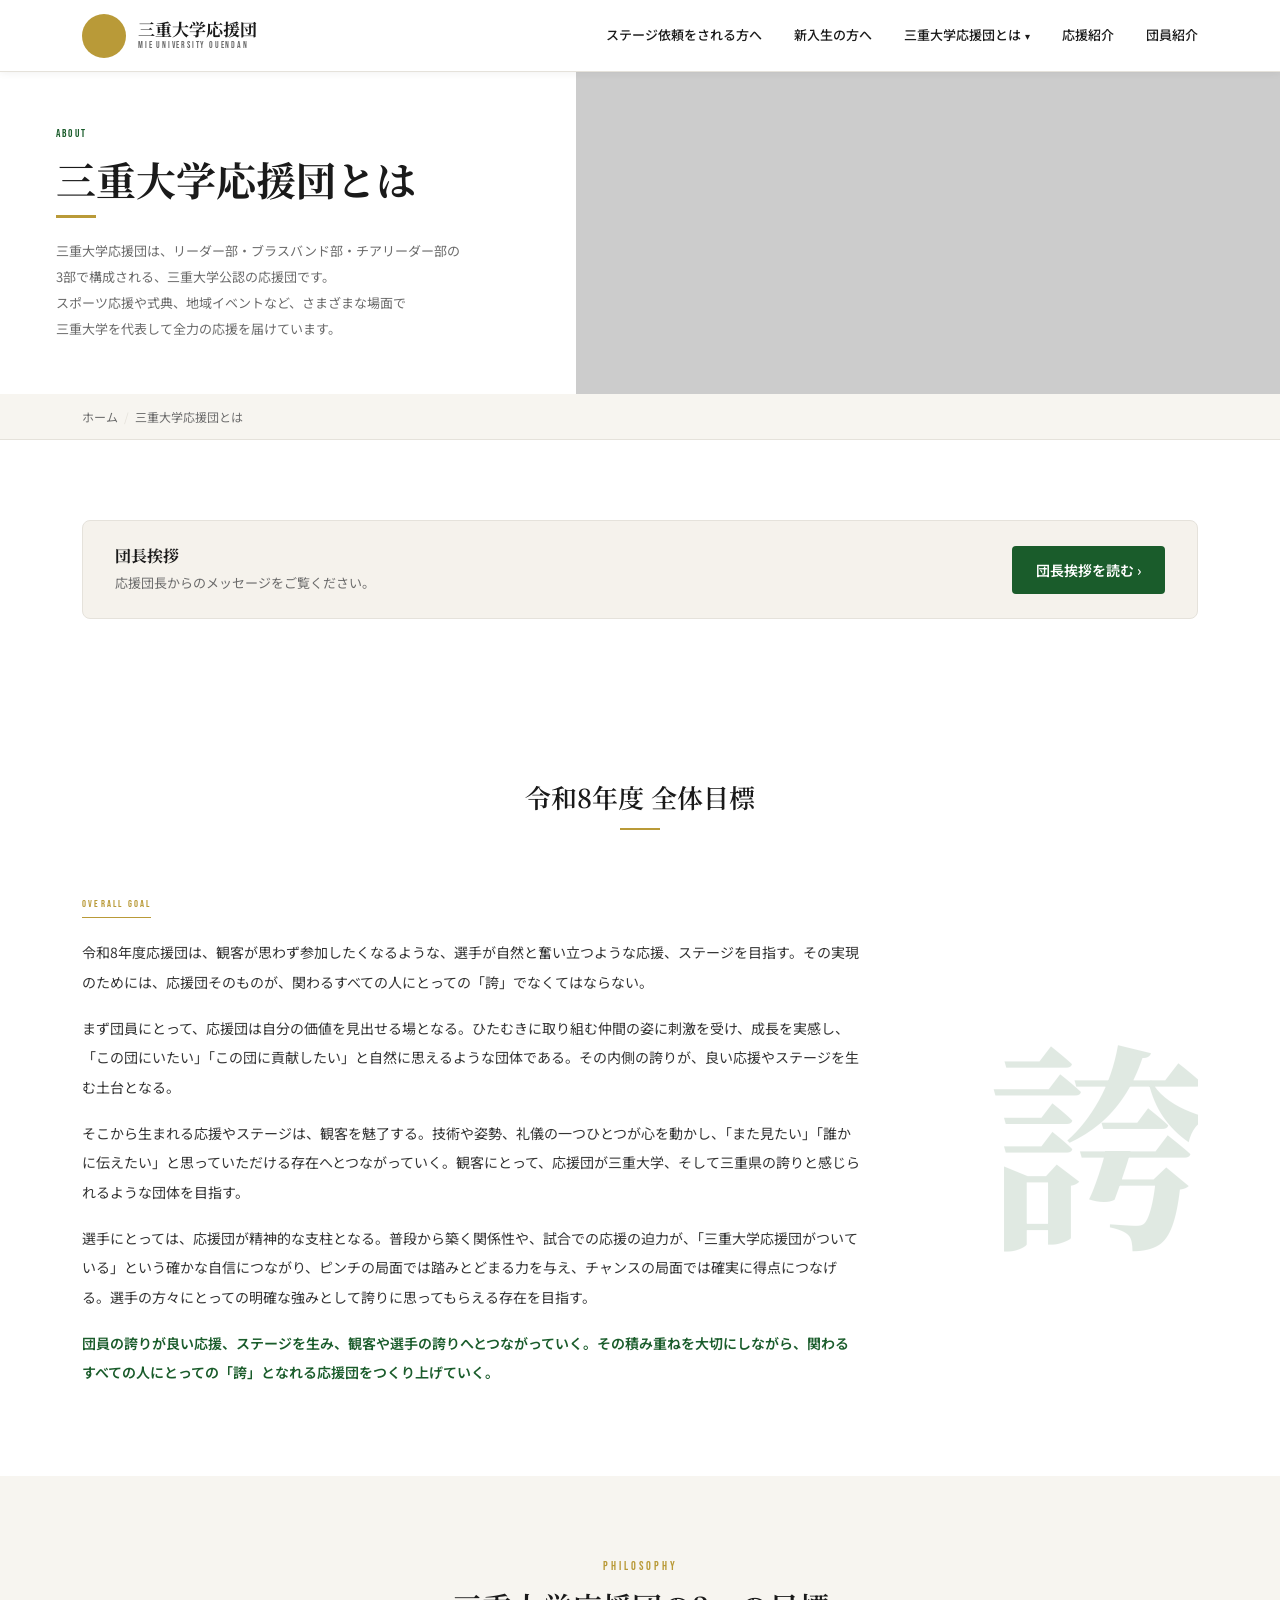
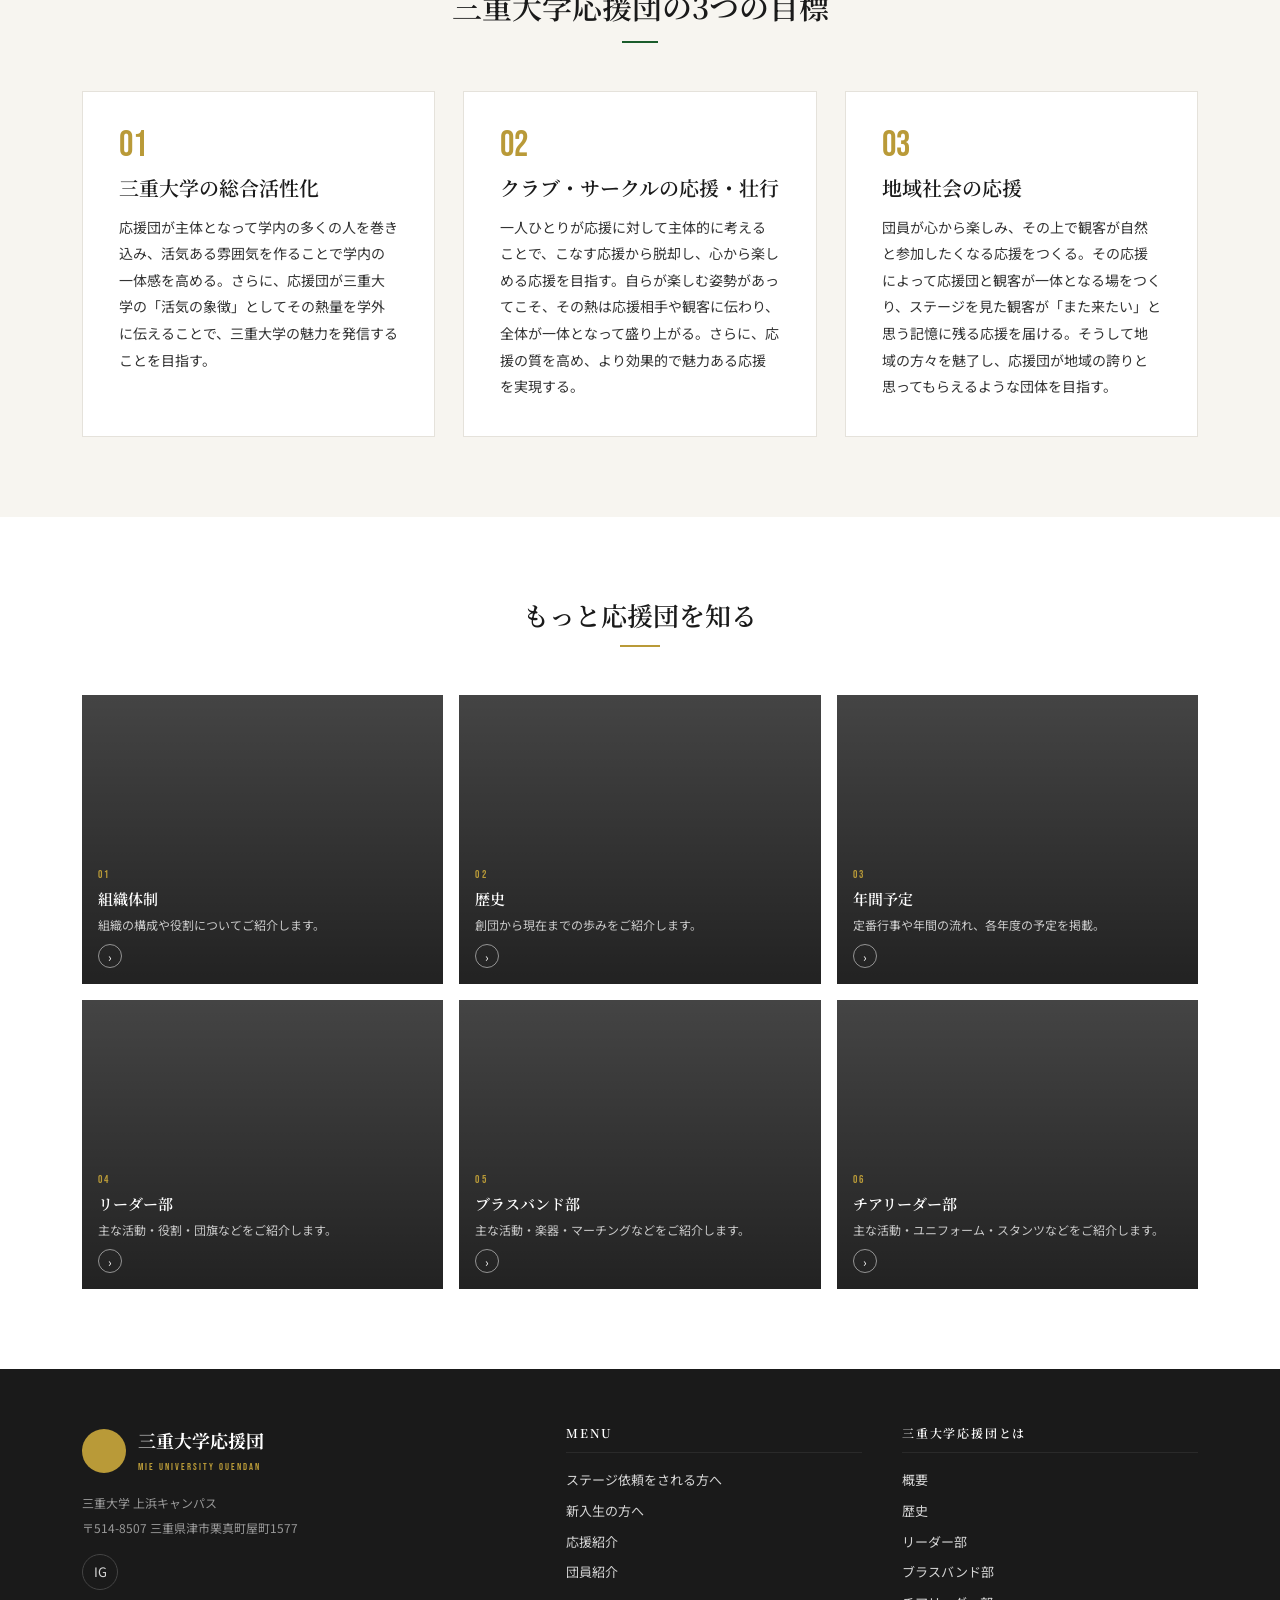
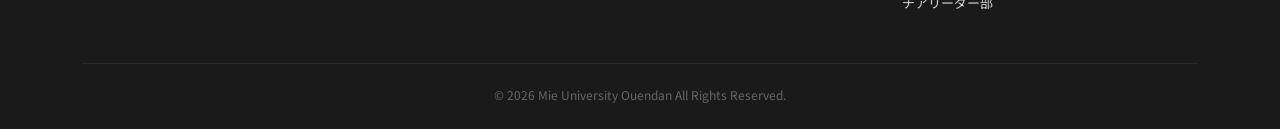
==== about.html @ cca0fec2 "Initial commit" ====
<!DOCTYPE html>
<html lang="ja">
<head>
<meta charset="UTF-8">
<meta name="viewport" content="width=device-width, initial-scale=1.0">
<title>三重大学応援団とは｜三重大学応援団</title>
<meta name="description" content="三重大学応援団の概要、理念、歴史、活動をご紹介するハブページです。">
<link rel="preconnect" href="https://fonts.googleapis.com">
<link rel="preconnect" href="https://fonts.gstatic.com" crossorigin>
<link href="https://fonts.googleapis.com/css2?family=Noto+Serif+JP:wght@400;500;600;700&family=Noto+Sans+JP:wght@400;500;600;700&family=Bebas+Neue&display=swap" rel="stylesheet">
<link rel="stylesheet" href="css/style.css">
</head>
<body>

<header class="site-header">
 <div class="container">
  <a href="index.html" class="site-logo">
   <div class="site-emblem" aria-hidden="true"></div>
   <div class="site-logo-text">
    <span class="ja">三重大学応援団</span>
    <span class="en">MIE UNIVERSITY OUENDAN</span>
   </div>
  </a>
  <button class="nav-toggle" aria-label="メニューを開く" type="button">
   <span></span><span></span><span></span>
  </button>
  <nav class="global-nav">
   <ul>
    <li><a href="request.html">ステージ依頼をされる方へ</a></li>
    <li><a href="recruit.html">新入生の方へ</a></li>
    <li class="nav-dropdown">
     <span class="nav-parent">三重大学応援団とは</span>
     <ul class="nav-dropdown-menu">
      <li><a href="about.html" class="active">概要</a></li>
      <li><a href="about/greeting.html">団長挨拶</a></li>
      <li><a href="about/organization.html">組織体制</a></li>
      <li><a href="about/history.html">歴史</a></li>
      <li><a href="about/schedule.html">年間予定</a></li>
     </ul>
    </li>
    <li><a href="ouendan.html">応援紹介</a></li>
    <li><a href="members.html">団員紹介</a></li>
   </ul>
  </nav>
 </div>
</header>

<!-- ページ導入ヒーロー -->
<div class="page-intro-hero">
 <div class="page-intro-hero-left">
  <span class="label">ABOUT</span>
  <h1>三重大学応援団とは</h1>
  <span class="gold-line"></span>
  <p>三重大学応援団は、リーダー部・ブラスバンド部・チアリーダー部の<br>3部で構成される、三重大学公認の応援団です。<br>スポーツ応援や式典、地域イベントなど、さまざまな場面で<br>三重大学を代表して全力の応援を届けています。</p>
 </div>
 <div class="page-intro-hero-right" style="background-image:url('images/about/about-hero.jpg')"></div>
</div>

<nav class="breadcrumbs">
 <div class="container">
  <ol><li><a href="index.html">ホーム</a></li><li>三重大学応援団とは</li></ol>
 </div>
</nav>

<!-- 団長挨拶リンク -->
<section>
 <div class="container">
  <div class="join-cta">
   <div class="join-cta-inner">
    <div class="join-cta-left">
     <div class="join-cta-text">
      <h3>団長挨拶</h3>
      <p>応援団長からのメッセージをご覧ください。</p>
     </div>
    </div>
    <a href="about/greeting.html" class="btn-join">団長挨拶を読む ›</a>
   </div>
  </div>
 </div>
</section>

<!-- 全体目標 -->
<section id="goal">
 <div class="container">
  <div class="sec-head-ul">
   <h2>令和8年度 全体目標</h2>
   <span class="ul-line"></span>
  </div>
  <div class="goal-wrap">
   <span class="goal-bg-word" aria-hidden="true">誇</span>
   <div class="goal-inner">
    <span class="goal-label">OVERALL GOAL</span>
    <p>令和8年度応援団は、観客が思わず参加したくなるような、選手が自然と奮い立つような応援、ステージを目指す。その実現のためには、応援団そのものが、関わるすべての人にとっての「誇」でなくてはならない。</p>
    <p>まず団員にとって、応援団は自分の価値を見出せる場となる。ひたむきに取り組む仲間の姿に刺激を受け、成長を実感し、「この団にいたい」「この団に貢献したい」と自然に思えるような団体である。その内側の誇りが、良い応援やステージを生む土台となる。</p>
    <p>そこから生まれる応援やステージは、観客を魅了する。技術や姿勢、礼儀の一つひとつが心を動かし、「また見たい」「誰かに伝えたい」と思っていただける存在へとつながっていく。観客にとって、応援団が三重大学、そして三重県の誇りと感じられるような団体を目指す。</p>
    <p>選手にとっては、応援団が精神的な支柱となる。普段から築く関係性や、試合での応援の迫力が、「三重大学応援団がついている」という確かな自信につながり、ピンチの局面では踏みとどまる力を与え、チャンスの局面では確実に得点につなげる。選手の方々にとっての明確な強みとして誇りに思ってもらえる存在を目指す。</p>
    <p class="goal-summary">団員の誇りが良い応援、ステージを生み、観客や選手の誇りへとつながっていく。その積み重ねを大切にしながら、関わるすべての人にとっての「誇」となれる応援団をつくり上げていく。</p>
   </div>
  </div>
 </div>
</section>

<!-- 理念・目標 -->
<section class="bg-cream" id="philosophy">
 <div class="container">
  <div class="sec-head-center">
   <span class="sec-label">PHILOSOPHY</span>
   <h2 class="sec-h2">三重大学応援団の3つの目標</h2>
  </div>
  <div class="values-grid values-grid-3">
   <div class="value-card">
    <span class="num">01</span>
    <h3>三重大学の総合活性化</h3>
    <p>応援団が主体となって学内の多くの人を巻き込み、活気ある雰囲気を作ることで学内の一体感を高める。さらに、応援団が三重大学の「活気の象徴」としてその熱量を学外に伝えることで、三重大学の魅力を発信することを目指す。</p>
   </div>
   <div class="value-card">
    <span class="num">02</span>
    <h3>クラブ・サークルの応援・壮行</h3>
    <p>一人ひとりが応援に対して主体的に考えることで、こなす応援から脱却し、心から楽しめる応援を目指す。自らが楽しむ姿勢があってこそ、その熱は応援相手や観客に伝わり、全体が一体となって盛り上がる。さらに、応援の質を高め、より効果的で魅力ある応援を実現する。</p>
   </div>
   <div class="value-card">
    <span class="num">03</span>
    <h3>地域社会の応援</h3>
    <p>団員が心から楽しみ、その上で観客が自然と参加したくなる応援をつくる。その応援によって応援団と観客が一体となる場をつくり、ステージを見た観客が「また来たい」と思う記憶に残る応援を届ける。そうして地域の方々を魅了し、応援団が地域の誇りと思ってもらえるような団体を目指す。</p>
   </div>
  </div>
 </div>
</section>

<!-- 詳細ページ -->
<section>
 <div class="container">
  <div class="sec-head-ul">
   <h2>もっと応援団を知る</h2>
   <span class="ul-line"></span>
  </div>
  <div class="about-know-grid">
   <a href="about/organization.html" class="about-know-card">
    <div class="about-know-card-bg" style="background-image:url('images/about/card-org.jpg')"></div>
    <div class="about-know-overlay"></div>
    <div class="about-know-body">
     <div class="about-know-num">01</div>
     <h3>組織体制</h3>
     <p>組織の構成や役割についてご紹介します。</p>
     <div class="about-know-arr">›</div>
    </div>
   </a>
   <a href="about/history.html" class="about-know-card">
    <div class="about-know-card-bg" style="background-image:url('images/about/card-history.jpg')"></div>
    <div class="about-know-overlay"></div>
    <div class="about-know-body">
     <div class="about-know-num">02</div>
     <h3>歴史</h3>
     <p>創団から現在までの歩みをご紹介します。</p>
     <div class="about-know-arr">›</div>
    </div>
   </a>
   <a href="about/schedule.html" class="about-know-card">
    <div class="about-know-card-bg" style="background-image:url('images/about/card-schedule.jpg')"></div>
    <div class="about-know-overlay"></div>
    <div class="about-know-body">
     <div class="about-know-num">03</div>
     <h3>年間予定</h3>
     <p>定番行事や年間の流れ、各年度の予定を掲載。</p>
     <div class="about-know-arr">›</div>
    </div>
   </a>
   <a href="about/leader.html" class="about-know-card">
    <div class="about-know-card-bg" style="background-image:url('images/departments/leader/leader-main.jpg')"></div>
    <div class="about-know-overlay"></div>
    <div class="about-know-body">
     <div class="about-know-num">04</div>
     <h3>リーダー部</h3>
     <p>主な活動・役割・団旗などをご紹介します。</p>
     <div class="about-know-arr">›</div>
    </div>
   </a>
   <a href="about/brass.html" class="about-know-card">
    <div class="about-know-card-bg" style="background-image:url('images/departments/brass/brass-main.jpg')"></div>
    <div class="about-know-overlay"></div>
    <div class="about-know-body">
     <div class="about-know-num">05</div>
     <h3>ブラスバンド部</h3>
     <p>主な活動・楽器・マーチングなどをご紹介します。</p>
     <div class="about-know-arr">›</div>
    </div>
   </a>
   <a href="about/cheer-dept.html" class="about-know-card">
    <div class="about-know-card-bg" style="background-image:url('images/departments/cheer/cheer-main.jpg')"></div>
    <div class="about-know-overlay"></div>
    <div class="about-know-body">
     <div class="about-know-num">06</div>
     <h3>チアリーダー部</h3>
     <p>主な活動・ユニフォーム・スタンツなどをご紹介します。</p>
     <div class="about-know-arr">›</div>
    </div>
   </a>
  </div>
 </div>
</section>


<!-- フッター -->
<footer class="site-footer">
 <div class="container">
  <div class="footer-inner">
   <div>
    <div class="footer-brand">
     <div class="footer-emblem" aria-hidden="true"></div>
     <div class="footer-name">
      <span class="ja">三重大学応援団</span>
      <span class="en">MIE UNIVERSITY OUENDAN</span>
     </div>
    </div>
    <div class="footer-info">
     <p>三重大学 上浜キャンパス</p>
     <p>〒514-8507 三重県津市栗真町屋町1577</p>
    </div>
    <div class="footer-sns" data-footer-sns></div>
   </div>
   <div class="footer-col">
    <h4>MENU</h4>
    <ul class="footer-links">
     <li><a href="request.html">ステージ依頼をされる方へ</a></li>
     <li><a href="recruit.html">新入生の方へ</a></li>
     <li><a href="ouendan.html">応援紹介</a></li>
     <li><a href="members.html">団員紹介</a></li>
    </ul>
   </div>
   <div class="footer-col">
    <h4>三重大学応援団とは</h4>
    <ul class="footer-links">
     <li><a href="about.html">概要</a></li>
     <li><a href="about/history.html">歴史</a></li>
     <li><a href="about/leader.html">リーダー部</a></li>
     <li><a href="about/brass.html">ブラスバンド部</a></li>
     <li><a href="about/cheer-dept.html">チアリーダー部</a></li>
    </ul>
   </div>
  </div>
  <div class="footer-bottom">
   © <span data-year></span> Mie University Ouendan All Rights Reserved.
  </div>
 </div>
</footer>

<button class="scroll-top-btn" aria-label="ページトップへ">↑</button>

<script src="js/data/settings.js"></script>
<script src="js/main.js"></script>
</body>
</html>
---- css/style.css ----
/* =========================================
   三重大学応援団 公式サイト
   共通スタイルシート v2
   ========================================= */

/* ---------- 変数 ---------- */
:root {
  --color-black:   #0a0a0a;
  --color-ink:     #1a1a1a;
  --color-text:    #333333;
  --color-muted:   #6b6b6b;
  --color-line:    #e5e2db;
  --color-bg:      #f7f5f0;
  --color-bg-alt:  #ffffff;
  --color-green:   #1a5c2b;
  --color-green-d: #0f3d1c;
  --color-green-l: #e8f2eb;
  --color-gold:    #b99a38;
  --color-gold-l:  #e8d9a0;

  --font-serif: "Noto Serif JP","Yu Mincho",serif;
  --font-sans:  "Noto Sans JP","Yu Gothic",sans-serif;
  --font-en:    "Bebas Neue","Noto Sans JP",sans-serif;

  --max-w: 1180px;
  --header-h: 72px;
  --radius: 2px;
}

/* ---------- リセット ---------- */
*, *::before, *::after { box-sizing: border-box; }
html, body { margin: 0; padding: 0; }
body {
  font-family: var(--font-sans);
  color: var(--color-text);
  background: var(--color-bg-alt);
  line-height: 1.75;
  -webkit-font-smoothing: antialiased;
}
img { max-width: 100%; height: auto; display: block; }
a { color: inherit; text-decoration: none; }
ul, ol { list-style: none; padding: 0; margin: 0; }
button { font-family: inherit; cursor: pointer; border: 0; background: none; }
p { margin: 0 0 1em; }
p:last-child { margin-bottom: 0; }

/* ---------- タイポグラフィ ---------- */
h1,h2,h3,h4 { font-family: var(--font-serif); font-weight: 600; color: var(--color-ink); margin: 0; line-height: 1.4; }
.en { font-family: var(--font-en); letter-spacing: 0.08em; }

/* ---------- 共通レイアウト ---------- */
.container { max-width: var(--max-w); margin: 0 auto; padding: 0 32px; }
section { padding: 80px 0; }
section.bg-cream { background: var(--color-bg); }
section.bg-green { background: var(--color-green); color: #fff; }

/* ---------- セクション見出し ---------- */
.sec-label {
  display: block;
  font-family: var(--font-en);
  font-size: 12px;
  letter-spacing: 0.25em;
  color: var(--color-gold);
  margin-bottom: 8px;
}
.sec-h2 {
  font-size: clamp(22px, 3vw, 30px);
  position: relative;
  padding-bottom: 16px;
  margin-bottom: 0;
}
.sec-h2::after {
  content: "";
  position: absolute;
  bottom: 0; left: 0;
  width: 36px; height: 2px;
  background: var(--color-green);
}
/* 見出し＋右リンク 横並び */
.sec-head-row {
  display: flex;
  align-items: flex-end;
  justify-content: space-between;
  margin-bottom: 36px;
}
.sec-head-row .see-all {
  font-size: 13px;
  color: var(--color-ink);
  display: inline-flex;
  align-items: center;
  gap: 6px;
  border: 1px solid currentColor;
  padding: 8px 18px;
  transition: background 0.2s, color 0.2s;
}
.sec-head-row .see-all:hover { background: var(--color-ink); color: #fff; }
/* センター見出し */
.sec-head-center { text-align: center; margin-bottom: 48px; }
.sec-head-center .sec-h2 { display: inline-block; }
.sec-head-center .sec-h2::after { left: 50%; transform: translateX(-50%); }

/* ---------- ボタン ---------- */
.btn {
  display: inline-flex;
  align-items: center;
  gap: 10px;
  padding: 14px 28px;
  font-size: 14px;
  font-weight: 600;
  letter-spacing: 0.04em;
  transition: background 0.2s, color 0.2s, transform 0.15s;
  border: 1px solid currentColor;
}
.btn-primary { background: var(--color-green); color: #fff; border-color: var(--color-green); }
.btn-primary:hover { background: var(--color-green-d); transform: translateY(-1px); }
.btn-outline { background: transparent; color: var(--color-ink); border-color: var(--color-ink); }
.btn-outline:hover { background: var(--color-ink); color: #fff; }
.btn-outline-w { background: transparent; color: #fff; border-color: #fff; }
.btn-outline-w:hover { background: #fff; color: var(--color-ink); }
.btn-gold { background: var(--color-gold); color: var(--color-ink); border-color: var(--color-gold); }
.btn .arr { font-size: 16px; line-height: 1; }

/* ---------- ヘッダー ---------- */
.site-header {
  position: sticky; top: 0; z-index: 100;
  background: var(--color-bg-alt);
  border-bottom: 1px solid var(--color-line);
  height: var(--header-h);
  box-shadow: 0 1px 8px rgba(0,0,0,.06);
}
.site-header .container {
  height: 100%;
  display: flex;
  align-items: center;
  justify-content: space-between;
}
.site-logo {
  display: flex;
  align-items: center;
  gap: 12px;
  text-decoration: none;
  flex-shrink: 0;
}
.site-emblem {
  width: 44px; height: 44px;
  border-radius: 50%;
  background: var(--color-gold) url("../images/emblem.png") center/contain no-repeat;
  flex-shrink: 0;
  /* 画像がない場合の代替 */
  display: flex; align-items: center; justify-content: center;
  font-family: var(--font-en);
  font-size: 10px;
  color: var(--color-ink);
  letter-spacing: 0;
}
.site-logo-text { line-height: 1.2; white-space: nowrap; }
.site-logo-text .ja { font-family: var(--font-serif); font-size: 17px; font-weight: 700; color: var(--color-ink); display: block; }
.site-logo-text .en { font-family: var(--font-en); font-size: 9px; color: var(--color-muted); letter-spacing: 0.2em; display: block; margin-top: 2px; }

.nav-toggle { display: none; width: 32px; height: 32px; position: relative; }
.nav-toggle span { position: absolute; left: 4px; right: 4px; height: 2px; background: var(--color-ink); transition: transform .25s, opacity .25s, top .25s; }
.nav-toggle span:nth-child(1) { top: 10px; }
.nav-toggle span:nth-child(2) { top: 16px; }
.nav-toggle span:nth-child(3) { top: 22px; }
.nav-toggle.open span:nth-child(1) { top: 16px; transform: rotate(45deg); }
.nav-toggle.open span:nth-child(2) { opacity: 0; }
.nav-toggle.open span:nth-child(3) { top: 16px; transform: rotate(-45deg); }

.global-nav ul { display: flex; align-items: center; gap: 32px; }
.global-nav a, .global-nav .nav-parent {
  font-size: 13px; font-weight: 500;
  color: var(--color-ink);
  padding: 6px 0;
  display: inline-flex; align-items: center;
  position: relative;
  transition: color 0.2s;
  white-space: nowrap;
}
.global-nav a::after {
  content: ""; position: absolute; bottom: 0; left: 0; right: 0;
  height: 2px; background: var(--color-green);
  transform: scaleX(0); transition: transform 0.2s;
}
.global-nav a:hover::after, .global-nav a.active::after { transform: scaleX(1); }
.global-nav a:hover, .global-nav .nav-parent:hover { color: var(--color-green); }
.global-nav .nav-parent::after { content: "▾"; margin-left: 4px; font-size: 10px; }

/* ドロップダウン */
.nav-dropdown { position: relative; }
.nav-dropdown-menu {
  position: absolute; top: calc(100% + 2px); left: 50%;
  transform: translateX(-50%);
  background: var(--color-bg-alt);
  border: 1px solid var(--color-line);
  box-shadow: 0 8px 24px rgba(0,0,0,.1);
  min-width: 180px; padding: 6px 0;
  opacity: 0; visibility: hidden;
  transition: opacity .2s, visibility .2s;
}
.nav-dropdown:hover .nav-dropdown-menu,
.nav-dropdown.open .nav-dropdown-menu { opacity: 1; visibility: visible; }
.nav-dropdown-menu a {
  display: block; padding: 10px 20px;
  font-size: 13px; white-space: nowrap;
}
.nav-dropdown-menu a:hover { background: var(--color-bg); color: var(--color-green); }
.nav-dropdown-menu a::after { display: none; }

/* ---------- ヒーロー ---------- */
.hero {
  position: relative;
  height: calc(100vh - var(--header-h));
  min-height: 520px; max-height: 780px;
  background: var(--color-ink);
  overflow: hidden;
}
.hero-slides { position: absolute; inset: 0; }
.hero-slide {
  position: absolute; inset: 0;
  background: center/cover no-repeat;
  opacity: 0;
  transition: opacity 1.2s ease;
}
.hero-slide.is-active { opacity: .75; }
.hero-dots {
  position: absolute; bottom: 28px; left: 50%; transform: translateX(-50%);
  display: flex; gap: 8px; z-index: 2;
}
.hero-dot {
  width: 8px; height: 8px; border-radius: 50%;
  background: rgba(255,255,255,.45);
  transition: background 0.3s, transform 0.3s;
  cursor: pointer;
}
.hero-dot.is-active { background: #fff; transform: scale(1.25); }
.hero-inner {
  position: relative; z-index: 1;
  height: 100%; max-width: var(--max-w);
  margin: 0 auto; padding: 0 32px;
  display: flex; flex-direction: column;
  justify-content: flex-end;
  padding-bottom: 80px;
  color: #fff;
}
.hero-inner .label {
  font-family: var(--font-en); font-size: 12px;
  letter-spacing: 0.3em; color: var(--color-gold);
  margin-bottom: 16px;
}
.hero-inner h1 {
  color: #fff;
  font-size: clamp(36px, 5.5vw, 64px);
  line-height: 1.3; margin-bottom: 20px;
  text-shadow: 0 2px 12px rgba(0,0,0,.3);
}
.hero-inner .sub {
  font-size: 15px; max-width: 480px;
  line-height: 1.9; margin-bottom: 32px;
  text-shadow: 0 1px 6px rgba(0,0,0,.3);
}

/* ---------- ページヘッダー（下層ページ） ---------- */
.page-header {
  position: relative; overflow: hidden;
  background: var(--color-green);
  color: #fff; padding: 72px 0 64px;
}
.page-header .container {
  display: grid;
  grid-template-columns: 1fr 1fr;
  gap: 48px;
  align-items: center;
}
.page-header-left .label {
  font-family: var(--font-en); font-size: 12px;
  letter-spacing: 0.3em; color: var(--color-gold);
  margin-bottom: 12px; display: block;
}
.page-header-left h1 {
  color: #fff;
  font-size: clamp(28px, 4vw, 44px);
  line-height: 1.35;
}
.page-header-left p { color: rgba(255,255,255,.8); font-size: 14px; margin-top: 16px; }
.page-header-right { color: rgba(255,255,255,.85); font-size: 15px; line-height: 2; }
/* 背景装飾 */
.page-header::before {
  content: attr(data-bg-text);
  position: absolute; right: -20px; top: 50%;
  transform: translateY(-50%);
  font-family: var(--font-en);
  font-size: clamp(80px, 12vw, 160px);
  color: rgba(255,255,255,.06);
  letter-spacing: 0.05em;
  pointer-events: none; white-space: nowrap;
}
/* シンプルヘッダー（about サブ用）*/
.page-header-simple {
  background: var(--color-green); color: #fff;
  padding: 56px 0; text-align: center;
}
.page-header-simple .label { font-family: var(--font-en); font-size: 12px; letter-spacing: 0.3em; color: var(--color-gold); display: block; margin-bottom: 10px; }
.page-header-simple h1 { color: #fff; font-size: clamp(26px, 3.5vw, 38px); }

/* パンくず */
.breadcrumbs {
  background: var(--color-bg); border-bottom: 1px solid var(--color-line);
  font-size: 12px; color: var(--color-muted);
}
.breadcrumbs ol { display: flex; flex-wrap: wrap; gap: 6px; padding: 12px 0; }
.breadcrumbs li + li::before { content: "/"; margin-right: 6px; color: var(--color-line); }
.breadcrumbs a:hover { color: var(--color-green); }

/* =========================================
   index.html
   ========================================= */

/* 直近の活動予定 - カード */
.schedule-cards-wrap { overflow-x: auto; padding-bottom: 12px; }
.schedule-cards {
  display: flex; gap: 20px;
  min-width: max-content;
}
.schedule-card {
  width: 240px; flex-shrink: 0;
  background: var(--color-bg-alt);
  border: 1px solid var(--color-line);
  cursor: default;
  transition: box-shadow 0.2s, transform 0.2s;
}
.schedule-card:hover { box-shadow: 0 6px 20px rgba(0,0,0,.1); transform: translateY(-2px); }
.schedule-card-date {
  padding: 16px 20px 12px;
  border-bottom: 1px solid var(--color-line);
  display: flex; align-items: baseline; gap: 8px;
}
.schedule-card-date .num {
  font-family: var(--font-en); font-size: 40px;
  color: var(--color-green); line-height: 1;
}
.schedule-card-date .day {
  font-family: var(--font-en); font-size: 13px;
  color: var(--color-muted); letter-spacing: 0.1em;
}
.schedule-card-img {
  aspect-ratio: 16/10;
  background: #ddd center/cover no-repeat;
}
.schedule-card-body { padding: 14px 16px; }
.schedule-card-cat {
  display: inline-block;
  font-size: 10px; letter-spacing: 0.08em;
  background: var(--color-green); color: #fff;
  padding: 2px 8px; margin-bottom: 6px;
}
.schedule-card-title { font-size: 15px; font-weight: 600; margin-bottom: 8px; line-height: 1.5; }
.schedule-card-place {
  font-size: 12px; color: var(--color-muted);
  display: flex; align-items: center; gap: 4px;
}
.schedule-card-place::before { content: "📍"; font-size: 11px; }

/* Instagram セクション */
.insta-section-head {
  display: flex; align-items: flex-end; justify-content: space-between;
  margin-bottom: 32px; flex-wrap: wrap; gap: 16px;
}
.insta-follow-btn {
  display: inline-flex; align-items: center; gap: 8px;
  background: linear-gradient(45deg, #f09433 0%, #e6683c 25%, #dc2743 50%, #cc2366 75%, #bc1888 100%);
  color: #fff; padding: 11px 22px; border-radius: 6px;
  text-decoration: none; font-size: 13px; letter-spacing: 0.04em;
  font-weight: 600; transition: opacity 0.2s; white-space: nowrap;
}
.insta-follow-btn:hover { opacity: 0.85; }
.insta-feed-area { margin-bottom: 28px; }
/* Behold ウィジェット貼り付け前のプレースホルダー */
.insta-feed-placeholder {
  display: grid; grid-template-columns: repeat(4, 1fr); gap: 10px;
}
.insta-feed-placeholder > div {
  aspect-ratio: 1; background: #e0e0e0; border-radius: 4px;
  animation: shimmer 1.6s ease-in-out infinite alternate;
}
.insta-feed-placeholder > div:nth-child(2) { animation-delay: 0.2s; }
.insta-feed-placeholder > div:nth-child(3) { animation-delay: 0.4s; }
.insta-feed-placeholder > div:nth-child(4) { animation-delay: 0.6s; }
@keyframes shimmer { from { opacity: 1; } to { opacity: 0.5; } }
.insta-section-foot { text-align: center; }
.insta-more-link {
  display: inline-block; font-size: 14px; letter-spacing: 0.06em;
  color: var(--color-green); font-weight: 600;
  border-bottom: 1px solid var(--color-green); padding-bottom: 2px;
  text-decoration: none; transition: opacity 0.2s;
}
.insta-more-link:hover { opacity: 0.7; }
@media (max-width: 768px) {
  .insta-feed-placeholder { grid-template-columns: repeat(2, 1fr); }
  .insta-feed-placeholder > div:nth-child(n+3) { display: none; }
}

/* 活動報告 - リスト */
.news-list { display: grid; gap: 0; border-top: 1px solid var(--color-line); }
.news-list-item {
  display: grid;
  grid-template-columns: 240px 1fr;
  border-bottom: 1px solid var(--color-line);
  transition: background 0.15s;
}
.news-list-item:hover { background: var(--color-bg); }
.news-list-item .thumb {
  background: #ddd center/cover no-repeat;
  align-self: stretch;
  min-height: 120px;
}
.news-list-body {
  padding: 24px 76px 24px 32px;
  display: flex; flex-direction: column; justify-content: center;
  position: relative;
}
.news-list-meta { display: flex; align-items: center; gap: 12px; font-size: 12px; color: var(--color-muted); margin-bottom: 8px; }
.news-list-cat { background: var(--color-green); color: #fff; padding: 2px 10px; font-size: 11px; letter-spacing: 0.05em; }
.news-list-title { font-family: var(--font-serif); font-size: 18px; font-weight: 600; margin-bottom: 8px; line-height: 1.5; }
.news-list-body p { font-size: 14px; color: var(--color-muted); margin: 0; line-height: 1.8; }
.news-list-arr {
  position: absolute; right: 24px; top: 50%; transform: translateY(-50%);
  width: 32px; height: 32px; border-radius: 50%;
  border: 1px solid var(--color-line);
  display: flex; align-items: center; justify-content: center;
  font-size: 14px; color: var(--color-muted);
  transition: background 0.2s, color 0.2s, border-color 0.2s;
}
.news-list-item:hover .news-list-arr { background: var(--color-green); color: #fff; border-color: var(--color-green); }

/* CTAバナー */
.cta-stage {
  background: var(--color-green-d);
  display: grid;
  grid-template-columns: 1fr 1fr;
  overflow: hidden;
}
.cta-stage-left {
  padding: 64px 48px;
  display: flex; flex-direction: column; justify-content: center;
  color: #fff;
}
.cta-stage-left h2 { color: #fff; font-size: clamp(20px, 2.5vw, 26px); margin-bottom: 12px; }
.cta-stage-left p { font-size: 14px; color: rgba(255,255,255,.8); margin-bottom: 28px; }
.cta-stage-right {
  display: grid;
  grid-template-columns: repeat(3, 1fr);
  overflow: hidden;
}
.cta-photo {
  background: #555 center/cover no-repeat;
  clip-path: polygon(8% 0, 100% 0, 92% 100%, 0 100%);
  margin-left: -6%;
}
.cta-photo:first-child { clip-path: polygon(0 0, 100% 0, 92% 100%, 0 100%); margin-left: 0; }

/* =========================================
   request.html
   ========================================= */

/* ご利用シーン */
.scene-grid {
  display: grid;
  grid-template-columns: repeat(4, 1fr);
  gap: 16px;
}
.scene-card { background: var(--color-bg-alt); border: 1px solid var(--color-line); overflow: hidden; }
.scene-card-img { aspect-ratio: 4/3; background: #ddd center/cover no-repeat; }
.scene-card-body { padding: 18px; display: flex; flex-direction: column; gap: 8px; }
.scene-card-icon {
  width: 36px; height: 36px; border-radius: 50%;
  background: var(--color-green-l);
  display: flex; align-items: center; justify-content: center;
  font-size: 16px;
}
.scene-card h3 { font-size: 15px; }
.scene-card p { font-size: 13px; color: var(--color-muted); margin: 0; line-height: 1.7; }

/* 水平フロー */
.flow-h {
  display: grid;
  grid-template-columns: 1fr auto 1fr auto 1fr auto 1fr auto 1fr;
  align-items: start;
  gap: 0;
}
.flow-step { text-align: center; padding: 0 8px; }
.flow-step-num {
  display: inline-flex;
  width: 48px; height: 48px;
  border-radius: 50%;
  background: var(--color-green-l);
  color: var(--color-green);
  font-family: var(--font-en); font-size: 18px;
  align-items: center; justify-content: center;
  margin: 0 auto 12px;
}
.flow-step-icon { font-size: 24px; margin-bottom: 10px; }
.flow-step h3 { font-size: 14px; margin-bottom: 6px; }
.flow-step p { font-size: 12px; color: var(--color-muted); margin: 0; line-height: 1.7; }
.flow-arrow { display: flex; align-items: center; justify-content: center; padding-top: 20px; color: var(--color-gold); font-size: 18px; }

/* 連絡先ボックス */
.contact-boxes {
  display: grid;
  grid-template-columns: repeat(3, 1fr);
  gap: 20px;
}
.contact-box {
  background: var(--color-bg);
  padding: 32px 28px;
  display: flex; flex-direction: column; align-items: flex-start;
  gap: 10px;
}
.contact-box-icon {
  width: 48px; height: 48px; border-radius: 50%;
  background: var(--color-green-l);
  display: flex; align-items: center; justify-content: center;
  font-size: 20px;
}
.contact-box dt { font-size: 13px; color: var(--color-muted); margin-bottom: 2px; }
.contact-box .val { font-family: var(--font-en); font-size: 22px; color: var(--color-green); letter-spacing: 0.05em; }
.contact-box .val-sm { font-size: 15px; color: var(--color-ink); }
.contact-note { text-align: center; font-size: 13px; color: var(--color-muted); margin-top: 16px; }

/* 依頼ボトムCTA */
.cta-bottom {
  background: var(--color-bg); padding: 64px 0;
  display: flex; align-items: center; justify-content: space-between;
  gap: 32px;
  flex-wrap: wrap;
}
.cta-bottom h2 { font-size: clamp(18px, 2.5vw, 24px); margin-bottom: 8px; }
.cta-bottom p { font-size: 14px; color: var(--color-muted); margin: 0; }
.cta-bottom .container { display: flex; align-items: center; justify-content: space-between; gap: 32px; }

/* =========================================
   recruit.html
   ========================================= */

/* スプリットヒーロー */
.recruit-hero {
  display: grid;
  grid-template-columns: 1fr 1fr;
  min-height: calc(100vh - var(--header-h));
  max-height: 700px;
}
.recruit-hero-left {
  padding: 80px 48px;
  display: flex; flex-direction: column; justify-content: center;
  background: var(--color-bg-alt);
}
.recruit-hero-left .label { font-family: var(--font-en); font-size: 12px; letter-spacing: 0.3em; color: var(--color-gold); margin-bottom: 14px; display: block; }
.recruit-hero-left h1 { font-size: clamp(32px, 4vw, 52px); line-height: 1.3; margin-bottom: 20px; }
.recruit-hero-left p { font-size: 15px; line-height: 2; color: var(--color-muted); margin-bottom: 32px; }
.recruit-hero-right {
  display: grid;
  grid-template-columns: 1fr 1fr;
  grid-template-rows: 1fr 1fr;
  overflow: hidden;
  gap: 3px;
}
.recruit-hero-photo {
  background: #ddd center/cover no-repeat;
}
.recruit-hero-photo:first-child {
  grid-column: 1; grid-row: 1 / span 2;
  clip-path: polygon(10% 0, 100% 0, 100% 100%, 0 100%);
}
.recruit-hero-photo:nth-child(2) {
  clip-path: polygon(0 0, 100% 0, 90% 100%, 0 100%);
}
.recruit-hero-photo:nth-child(3) {
  clip-path: polygon(10% 0, 100% 0, 100% 100%, 0 100%);
}

/* 応援団って？ */
.about-squad {
  display: grid;
  grid-template-columns: 1fr 1.2fr;
  gap: 64px;
  align-items: center;
}
.about-squad-text .label { font-family: var(--font-en); font-size: 12px; letter-spacing: 0.3em; color: var(--color-gold); display: block; margin-bottom: 10px; }
.about-squad-text h2 { font-size: clamp(20px, 2.5vw, 26px); margin-bottom: 16px; }
.about-squad-text p { font-size: 14px; line-height: 2; color: var(--color-muted); margin-bottom: 24px; }
.feature-icons {
  display: grid;
  grid-template-columns: repeat(3, 1fr);
  gap: 16px;
}
.feature-icon-item {
  background: var(--color-bg);
  padding: 24px 16px;
  text-align: center;
}
.feature-icon-item .icon {
  width: 52px; height: 52px;
  border-radius: 50%;
  background: var(--color-green-l);
  display: flex; align-items: center; justify-content: center;
  font-size: 22px; margin: 0 auto 12px;
}
.feature-icon-item h3 { font-size: 13px; line-height: 1.5; margin-bottom: 6px; }
.feature-icon-item p { font-size: 12px; color: var(--color-muted); margin: 0; line-height: 1.7; }

/* 各部長メッセージ */
/* ===== 各部長メッセージ 展開パネル ===== */
.dept-msg-section { overflow: hidden; }
.dept-msg-section-head { padding: 60px 0 36px; text-align: center; background: var(--color-bg-alt); }

.dept-msg-panels {
  display: flex;
  height: 540px;
  width: 100%;
}
.dept-msg-panel {
  position: relative;
  flex: 1;
  overflow: hidden;
  cursor: default;
  transition: flex 0.48s cubic-bezier(.4,0,.2,1);
}
.dept-msg-panels:hover .dept-msg-panel { flex: 0.55; }
.dept-msg-panels:hover .dept-msg-panel:hover { flex: 3; }

.dept-msg-bg {
  position: absolute; inset: 0;
  background: #2a2a2a center/cover no-repeat;
  transition: transform 0.48s ease;
}
.dept-msg-panel:hover .dept-msg-bg { transform: scale(1.05); }

.dept-msg-overlay {
  position: absolute; inset: 0;
  background: linear-gradient(160deg, rgba(0,0,0,.38) 0%, rgba(0,0,0,.68) 100%);
  transition: background 0.48s ease;
}
.dept-msg-panel:hover .dept-msg-overlay {
  background: linear-gradient(160deg, rgba(0,0,0,.25) 0%, rgba(0,0,0,.78) 100%);
}

.dept-msg-content {
  position: absolute; inset: 0;
  display: flex; flex-direction: column;
  align-items: center; justify-content: center;
  padding: 40px 40px 48px;
  color: #fff;
  overflow: hidden;
}
.dept-msg-en {
  font-family: var(--font-en);
  font-size: clamp(22px, 2.6vw, 42px);
  letter-spacing: 0.14em;
  white-space: nowrap;
  line-height: 1;
  transition: transform 0.42s ease;
}
.dept-msg-panel:hover .dept-msg-en { transform: translateY(-22px); }

.dept-msg-detail {
  display: flex; flex-direction: column; align-items: center;
  text-align: center;
  max-width: 380px; width: 100%;
  opacity: 0;
  transform: translateY(14px);
  transition: opacity 0.36s ease 0.1s, transform 0.36s ease 0.1s;
  pointer-events: none;
}
.dept-msg-panel:hover .dept-msg-detail {
  opacity: 1; transform: translateY(0); pointer-events: auto;
}

.dept-msg-role {
  display: block;
  font-size: 11px; letter-spacing: 0.18em;
  color: var(--color-gold);
  margin-top: 18px; margin-bottom: 8px;
}
.dept-msg-name {
  font-family: var(--font-serif);
  font-size: 20px; font-weight: 700;
  margin: 0 0 16px; line-height: 1.4;
}
.dept-msg-text {
  font-size: 13px; line-height: 1.95;
  color: rgba(255,255,255,.88);
  margin: 0 0 22px;
}
.dept-msg-link {
  display: inline-block;
  font-size: 12px; letter-spacing: 0.06em;
  color: #fff;
  border-bottom: 1px solid rgba(255,255,255,.5);
  padding-bottom: 3px;
  text-decoration: none;
  transition: color 0.2s, border-color 0.2s;
}
.dept-msg-link:hover { color: var(--color-gold); border-color: var(--color-gold); }

/* スマホ：縦積みで全コンテンツを常時表示 */
@media (hover: none) {
 .dept-msg-panels { flex-direction: column; height: auto; }
 .dept-msg-panel { flex: none !important; min-height: 440px; }
 .dept-msg-en { transform: translateY(-22px) !important; font-size: 26px; }
 .dept-msg-detail { opacity: 1 !important; transform: translateY(0) !important; pointer-events: auto !important; }
}

/* 新歓タイムライン */
.timeline-scroll { overflow-x: auto; padding-bottom: 12px; }
.timeline-track {
  display: flex; gap: 0;
  position: relative;
  min-width: max-content;
  padding-top: 20px;
}
.timeline-track::before {
  content: "";
  position: absolute; top: 30px; left: 0; right: 0;
  height: 2px; background: var(--color-green);
}
.timeline-node {
  width: 200px; flex-shrink: 0;
  padding-top: 30px;
  position: relative;
}
.timeline-node::before {
  content: "";
  position: absolute; top: 22px; left: 20px;
  width: 16px; height: 16px; border-radius: 50%;
  background: var(--color-green);
  border: 3px solid var(--color-bg-alt);
  outline: 2px solid var(--color-green);
  z-index: 1;
}
.timeline-badge {
  display: inline-flex; align-items: center; gap: 4px;
  background: var(--color-green); color: #fff;
  font-family: var(--font-en); font-size: 13px;
  padding: 4px 10px; margin-left: 4px; margin-bottom: 10px;
}
.timeline-badge .dow { font-size: 11px; }
.timeline-card {
  margin-left: 4px; margin-right: 12px;
  background: var(--color-bg-alt); border: 1px solid var(--color-line);
}
.timeline-card-img { aspect-ratio: 3/2; background: #ddd center/cover no-repeat; }
.timeline-card-body { padding: 12px; }
.timeline-card-body .num { font-size: 10px; color: var(--color-gold); letter-spacing: 0.1em; margin-bottom: 4px; display: block; }
.timeline-card-body h4 { font-size: 14px; margin-bottom: 4px; }
.timeline-card-body p { font-size: 12px; color: var(--color-muted); margin: 0; line-height: 1.7; }

/* Instagram CTA */
.ig-cta {
  display: grid;
  grid-template-columns: 1fr 1fr;
  overflow: hidden;
}
.ig-cta-left {
  padding: 64px 48px;
  background: var(--color-bg);
  display: flex; flex-direction: column; justify-content: center;
}
.ig-cta-left h2 { font-size: clamp(20px, 2.5vw, 28px); margin-bottom: 12px; }
.ig-cta-left p { font-size: 14px; color: var(--color-muted); margin-bottom: 28px; }
.ig-cta-right {
  display: grid;
  grid-template-columns: repeat(3, 1fr);
  grid-template-rows: repeat(2, 1fr);
  overflow: hidden;
  gap: 2px;
}
.ig-cta-right .ig-photo { background: #ddd center/cover no-repeat; }

/* =========================================
   about.html
   ========================================= */

/* aboutグリッド（詳細ページ） */
.about-know-grid {
  display: grid;
  grid-template-columns: repeat(3, 1fr);
  gap: 16px;
}
.about-know-card {
  position: relative; overflow: hidden;
  aspect-ratio: 3/2.4;
  cursor: pointer;
}
.about-know-card-bg {
  position: absolute; inset: 0;
  background: #555 center/cover no-repeat;
  transition: transform 0.4s;
}
.about-know-card:hover .about-know-card-bg { transform: scale(1.05); }
.about-know-overlay {
  position: absolute; inset: 0;
  background: linear-gradient(to bottom, rgba(0,0,0,.2), rgba(0,0,0,.6));
}
.about-know-body {
  position: absolute; inset: 0;
  padding: 16px;
  display: flex; flex-direction: column; justify-content: flex-end;
  color: #fff;
}
.about-know-num {
  font-family: var(--font-en); font-size: 11px;
  letter-spacing: 0.2em; color: var(--color-gold);
  margin-bottom: 4px;
}
.about-know-icon { font-size: 20px; margin-bottom: 6px; }
.about-know-card h3 { font-size: 15px; color: #fff; margin-bottom: 6px; }
.about-know-card p { font-size: 12px; color: rgba(255,255,255,.75); margin: 0; line-height: 1.6; }
.about-know-arr {
  width: 24px; height: 24px; border-radius: 50%;
  border: 1px solid rgba(255,255,255,.5);
  display: flex; align-items: center; justify-content: center;
  font-size: 12px; margin-top: 10px;
}

/* =========================================
   ouendan.html (応援紹介)
   ========================================= */

.ouendan-tabs {
  display: flex; gap: 0;
  border-bottom: 1px solid var(--color-line);
  margin-bottom: 40px;
  overflow-x: auto;
}
.ouendan-tab-btn {
  display: flex; align-items: center; gap: 6px;
  padding: 14px 28px;
  font-size: 14px; font-weight: 600;
  color: var(--color-muted);
  border-bottom: 3px solid transparent;
  white-space: nowrap;
  transition: color 0.2s, border-color 0.2s, background 0.2s;
}
.ouendan-tab-btn .t-icon { font-size: 16px; }
.ouendan-tab-btn.active {
  color: var(--color-bg-alt);
  background: var(--color-green);
  border-bottom-color: var(--color-green);
}
.ouendan-tab-btn:hover:not(.active) { color: var(--color-green); border-bottom-color: var(--color-green); }
.ouendan-tab-panel { display: none; }
.ouendan-tab-panel.active { display: block; }

.ouendan-panels {
  display: grid;
  grid-template-columns: 280px 1fr;
  gap: 0;
  border: 1px solid var(--color-line);
  min-height: 500px;
}
.ouendan-song-list { border-right: 1px solid var(--color-line); overflow-y: auto; }
.ouendan-cat-head {
  padding: 10px 20px;
  font-size: 12px; font-weight: 600;
  letter-spacing: 0.1em;
  background: var(--color-bg); color: var(--color-muted);
  border-bottom: 1px solid var(--color-line);
  position: sticky; top: 0; z-index: 1;
}
.ouendan-song-row {
  display: flex; align-items: center; justify-content: space-between;
  padding: 13px 18px;
  cursor: pointer; font-size: 14px;
  border-bottom: 1px solid var(--color-line);
  transition: background 0.15s;
}
.ouendan-song-row:hover { background: var(--color-bg); }
.ouendan-song-row.active { background: var(--color-green); color: #fff; }
.ouendan-song-row .note { font-size: 11px; color: var(--color-muted); margin-left: 6px; }
.ouendan-song-row.active .note { color: rgba(255,255,255,.7); }
.ouendan-song-row .arr { font-size: 14px; opacity: .5; }
.ouendan-song-icon { font-size: 13px; margin-right: 6px; opacity: .6; }

.ouendan-detail { padding: 36px 40px; }
.ouendan-detail-empty { padding: 60px; text-align: center; color: var(--color-muted); font-size: 14px; }
.ouendan-detail h3 { font-size: 22px; margin-bottom: 8px; padding-bottom: 12px; border-bottom: 1px solid var(--color-line); }
.ouendan-detail .desc { font-size: 14px; color: var(--color-muted); margin-bottom: 24px; line-height: 1.9; }
.ouendan-detail-content {
  display: grid;
  grid-template-columns: 1fr 1fr;
  gap: 40px;
  align-items: start;
}
.ouendan-lyrics {
  font-size: 14px; line-height: 2.2;
  white-space: pre-line;
  color: var(--color-text);
}
.ouendan-lyrics h4 { font-size: 13px; color: var(--color-muted); margin: 0 0 10px; letter-spacing: 0.1em; }
.video-wrap { position: relative; aspect-ratio: 16/9; background: #000; }
.video-wrap iframe { position: absolute; inset: 0; width: 100%; height: 100%; border: 0; }

/* =========================================
   members.html
   ========================================= */
.members-tabs-wrapper { margin-top: 48px; }
.member-year-group { margin-bottom: 48px; }
.member-year-group:last-child { margin-bottom: 0; }
.member-year-head {
  display: flex; align-items: baseline; gap: 10px;
  font-size: 14px; font-weight: 500;
  color: var(--color-muted); letter-spacing: 0.1em;
  padding-bottom: 10px;
  border-bottom: 1px solid var(--color-line);
  margin-bottom: 20px;
}
.member-year-head .en {
  font-family: var(--font-en); font-size: 28px;
  color: var(--color-green); line-height: 1; letter-spacing: 0.04em;
}
.member-grid { display: grid; grid-template-columns: repeat(auto-fill, minmax(180px, 1fr)); gap: 20px; }
.member-card { background: var(--color-bg-alt); border: 1px solid var(--color-line); text-align: center; padding-bottom: 16px; }
.member-card .photo { aspect-ratio: 3/4; background: #ddd center/cover no-repeat; margin-bottom: 12px; }
.member-card .role { display: inline-block; font-size: 11px; background: var(--color-green); color: #fff; padding: 2px 10px; margin-bottom: 6px; letter-spacing: .05em; }
.member-card h3 { font-size: 15px; margin: 0 0 4px; }
.member-card .meta { font-size: 12px; color: var(--color-muted); margin: 0; }
.leader-card { display: grid; grid-template-columns: 240px 1fr; gap: 32px; background: var(--color-bg-alt); border: 1px solid var(--color-line); padding: 32px; align-items: center; margin-bottom: 48px; }
.leader-card .photo { aspect-ratio: 3/4; background: #ddd center/cover no-repeat; }
.leader-card .role { display: inline-block; font-size: 12px; background: var(--color-gold); color: var(--color-ink); padding: 3px 12px; letter-spacing: .1em; margin-bottom: 8px; }
.leader-card h2 { font-size: 24px; margin-bottom: 4px; }
.leader-card .meta { font-size: 13px; color: var(--color-muted); margin-bottom: 16px; }
.leader-card p { font-size: 14px; margin: 0; line-height: 2; }

/* tabs 共通（ouendan以外） */
.tabs { display: flex; gap: 4px; border-bottom: 1px solid var(--color-line); margin-bottom: 40px; }
.tab-btn { padding: 12px 28px; font-size: 14px; font-weight: 600; color: var(--color-muted); border-bottom: 3px solid transparent; transition: color .2s, border-color .2s; }
.tab-btn.active { color: var(--color-green); border-bottom-color: var(--color-green); }
.tab-panel { display: none; }
.tab-panel.active { display: block; }

/* =========================================
   about/ サブページ共通
   ========================================= */
.values-grid { display: grid; grid-template-columns: repeat(2,1fr); gap: 28px; }
.values-grid-3 { grid-template-columns: repeat(3,1fr); }

/* ===== 年度目標ブロック ===== */
.goal-wrap {
  position: relative;
  overflow: hidden;
  padding: 8px 0 8px;
}
.goal-bg-word {
  position: absolute;
  right: -10px;
  top: 50%;
  transform: translateY(-50%);
  font-family: var(--font-serif);
  font-size: clamp(120px, 18vw, 220px);
  font-weight: 700;
  color: var(--color-green);
  opacity: 0.13;
  line-height: 1;
  pointer-events: none;
  user-select: none;
  white-space: nowrap;
}
.goal-inner {
  position: relative;
  z-index: 1;
  max-width: 780px;
}
.goal-label {
  display: inline-block;
  font-size: 10px;
  letter-spacing: 0.22em;
  color: var(--color-gold);
  font-family: var(--font-en);
  margin-bottom: 20px;
  border-bottom: 1px solid var(--color-gold);
  padding-bottom: 4px;
}
.goal-inner p {
  font-size: 14px;
  line-height: 2.1;
  color: var(--color-text);
  margin-bottom: 1.2em;
}
.goal-inner p:last-child { margin-bottom: 0; }
.goal-summary {
  font-weight: 600 !important;
  color: var(--color-green) !important;
}

@media (max-width: 768px) {
  .values-grid-3 { grid-template-columns: 1fr; }
  .goal-bg-word { font-size: 28vw; right: -5px; }
}
.value-card { background: var(--color-bg-alt); padding: 36px; border: 1px solid var(--color-line); }
.value-card .num { font-family: var(--font-en); font-size: 36px; color: var(--color-gold); line-height: 1; }
.value-card h3 { font-size: 20px; margin: 10px 0 12px; }
.value-card p { margin: 0; font-size: 14px; line-height: 1.9; }
.feature-card { background: var(--color-bg-alt); border: 1px solid var(--color-line); padding: 24px; }
.feature-card .icon-img { aspect-ratio: 1; background: #ddd center/cover no-repeat; margin-bottom: 14px; }
.feature-card h3 { font-size: 16px; margin-bottom: 6px; }
.feature-card p { margin: 0; font-size: 13px; color: var(--color-muted); line-height: 1.8; }
/* =========================================
   フッター
   ========================================= */
.site-footer {
  background: var(--color-ink); color: #d5d5d5;
  padding: 56px 0 24px;
}
.footer-inner {
  display: grid;
  grid-template-columns: 1.5fr 1fr 1fr;
  gap: 40px; margin-bottom: 40px;
}
.footer-brand { display: flex; align-items: center; gap: 12px; margin-bottom: 16px; }
.footer-emblem {
  width: 44px; height: 44px; border-radius: 50%;
  background: var(--color-gold) url("../images/emblem.png") center/contain no-repeat;
  flex-shrink: 0;
}
.footer-name .ja { color: #fff; font-family: var(--font-serif); font-size: 18px; font-weight: 700; display: block; }
.footer-name .en { color: var(--color-gold); font-family: var(--font-en); font-size: 10px; letter-spacing: 0.2em; display: block; margin-top: 2px; }
.footer-info p { font-size: 12px; color: #999; margin: 4px 0; }
.footer-sns { display: flex; gap: 10px; margin-top: 16px; }
.footer-sns a {
  width: 36px; height: 36px; border-radius: 50%;
  border: 1px solid #444;
  display: flex; align-items: center; justify-content: center;
  font-size: 13px;
  transition: border-color .2s, color .2s;
}
.footer-sns a:hover { border-color: var(--color-gold); color: var(--color-gold); }
.footer-col h4 { color: #fff; font-size: 12px; letter-spacing: 0.15em; margin-bottom: 16px; padding-bottom: 10px; border-bottom: 1px solid #2a2a2a; }
.footer-links li { margin-bottom: 8px; font-size: 13px; }
.footer-links a:hover { color: var(--color-gold); }
.footer-bottom {
  border-top: 1px solid #2a2a2a; padding-top: 20px;
  text-align: center; font-size: 12px; color: #666;
}

/* Scroll to top */
.scroll-top-btn {
  position: fixed; bottom: 24px; right: 24px; z-index: 200;
  width: 44px; height: 44px; border-radius: 50%;
  background: var(--color-green); color: #fff;
  display: flex; align-items: center; justify-content: center;
  font-size: 18px;
  box-shadow: 0 4px 12px rgba(0,0,0,.2);
  opacity: 0; pointer-events: none;
  transition: opacity 0.3s;
  cursor: pointer;
}
.scroll-top-btn.visible { opacity: 1; pointer-events: auto; }

/* =========================================
   About サブページ共通
   ========================================= */
/* --- 組織体制 org-chart --- */
.org-chart { max-width: 800px; margin: 0 auto; }
.org-top { display: flex; justify-content: center; }
.org-line { width: 2px; height: 40px; background: var(--color-green); margin: 0 auto; }
.org-departments { display: grid; grid-template-columns: repeat(3, 1fr); gap: 16px; }
.org-dept-col { display: flex; justify-content: center; }
.org-box {
  border: 2px solid var(--color-line);
  border-radius: 8px;
  padding: 20px 24px;
  text-align: center;
  width: 100%;
}
.org-box--head {
  border-color: var(--color-green);
  max-width: 320px;
}
.org-box-label { display: block; font-family: var(--font-serif); font-size: 18px; font-weight: 700; color: var(--color-text); margin-bottom: 10px; }
.org-box--head .org-box-label { color: var(--color-green); font-size: 22px; }
.org-box p { font-size: 13px; color: var(--color-muted); line-height: 1.7; margin: 0; }
.org-dept-icon { font-size: 26px; display: block; margin-bottom: 8px; }
.org-box--leader { border-color: var(--color-green); }
.org-box--brass { border-color: var(--color-gold); }
.org-box--cheer { border-color: #c06090; }

/* 役職テーブル */
.role-table-wrap { overflow-x: auto; }
.role-table { width: 100%; border-collapse: collapse; font-size: 14px; }
.role-table thead { background: var(--color-green); color: #fff; }
.role-table th { padding: 12px 20px; text-align: left; font-weight: 600; letter-spacing: 0.05em; }
.role-table td { padding: 12px 20px; border-bottom: 1px solid var(--color-line); }
.role-table tbody tr:hover { background: var(--color-bg-alt); }
.role-table tbody tr:last-child td { border-bottom: none; }

/* --- 歴史 timeline-v --- */
.timeline-v { max-width: 700px; margin: 0 auto; position: relative; padding-left: 40px; }
.timeline-v::before { content: ""; position: absolute; left: 16px; top: 0; bottom: 0; width: 2px; background: var(--color-green); }
.timeline-v-item { position: relative; margin-bottom: 48px; }
.timeline-v-item::before { content: ""; position: absolute; left: -32px; top: 6px; width: 14px; height: 14px; border-radius: 50%; background: var(--color-green); border: 3px solid #fff; box-shadow: 0 0 0 2px var(--color-green); }
.timeline-v-item--now::before { background: var(--color-gold); box-shadow: 0 0 0 2px var(--color-gold); }
.timeline-v-year { display: inline-block; background: var(--color-green); color: #fff; font-family: var(--font-en); font-size: 13px; letter-spacing: 0.1em; padding: 2px 12px; border-radius: 20px; margin-bottom: 10px; }
.timeline-v-item--now .timeline-v-year { background: var(--color-gold); color: var(--color-green-d); }
.timeline-v-body h3 { font-family: var(--font-serif); font-size: 18px; margin-bottom: 8px; }
.timeline-v-body p { font-size: 14px; color: var(--color-muted); line-height: 1.8; margin: 0; }

/* --- 年間予定カレンダー --- */
.year-calendar { display: grid; grid-template-columns: repeat(4, 1fr); gap: 16px; margin-bottom: 32px; }
.cal-month { background: var(--color-bg-alt); border-radius: 8px; padding: 16px; }
.cal-month-head { display: flex; align-items: baseline; gap: 4px; margin-bottom: 12px; padding-bottom: 10px; border-bottom: 1px solid var(--color-line); }
.cal-month-num { font-family: var(--font-en); font-size: 28px; font-weight: 700; color: var(--color-green); line-height: 1; }
.cal-month-ja { font-size: 13px; color: var(--color-muted); }
.cal-events { list-style: none; margin: 0; padding: 0; display: flex; flex-direction: column; gap: 6px; }
.cal-event { font-size: 12px; padding: 4px 8px; border-radius: 4px; line-height: 1.4; }
.cal-event--shinkan { background: rgba(16,120,80,.12); color: var(--color-green); }
.cal-event--sports { background: rgba(200,150,20,.12); color: #8a6800; }
.cal-event--local { background: rgba(80,120,200,.12); color: #2a5099; }
.cal-event--others { background: var(--color-bg); color: var(--color-muted); border: 1px solid var(--color-line); }
.cal-legend { display: flex; flex-wrap: wrap; gap: 16px; justify-content: center; }
.cal-legend-item { display: flex; align-items: center; gap: 8px; font-size: 12px; color: var(--color-muted); }
.cal-legend-dot { display: inline-block; width: 12px; height: 12px; border-radius: 3px; }

/* --- 部門ページ共通 --- */

/* instruments-grid */
.instruments-grid { display: grid; grid-template-columns: repeat(3, 1fr); gap: 20px; }
.instrument-card { padding: 24px; border: 1px solid var(--color-line); border-radius: 8px; text-align: center; transition: border-color .2s, box-shadow .2s; }
.instrument-card:hover { border-color: var(--color-green); box-shadow: 0 4px 16px rgba(16,120,80,.1); }
.instrument-icon { font-size: 36px; display: block; margin-bottom: 12px; }
.instrument-card h3 { font-family: var(--font-serif); font-size: 16px; margin-bottom: 8px; }
.instrument-card p { font-size: 13px; color: var(--color-muted); line-height: 1.7; margin: 0; }

/* =========================================
   参考デザイン反映 v3
   ========================================= */

/* ---- ページ導入ヒーロー (split: text left / photo right) ---- */
.page-intro-hero { display: grid; grid-template-columns: 45% 55%; min-height: 300px; }
.page-intro-hero-left { padding: 52px 56px; background: #fff; display: flex; flex-direction: column; justify-content: center; }
.page-intro-hero-right { background: #ccc center/cover no-repeat; }
.page-intro-hero .label { display: block; font-size: 11px; color: var(--color-green); letter-spacing: 0.2em; margin-bottom: 10px; font-family: var(--font-en); }
.page-intro-hero h1 { font-family: var(--font-serif); font-size: clamp(26px,3.2vw,40px); font-weight: 700; margin-bottom: 10px; line-height: 1.3; }
.page-intro-hero .gold-line { width: 40px; height: 3px; background: var(--color-gold); margin-bottom: 20px; display: block; }
.page-intro-hero p { font-size: 13px; color: var(--color-muted); line-height: 2; margin: 0; }
.page-intro-hero small { font-size: 12px; color: var(--color-muted); display: block; margin-top: 12px; }

/* ---- トップ 3部紹介グリッド ---- */
.dept-intro-grid { display: grid; grid-template-columns: repeat(3,1fr); gap: 20px; }
.dept-intro-card { display: block; text-decoration: none; color: inherit; border-radius: 8px; overflow: hidden; border: 1px solid var(--color-line); transition: transform 0.2s, box-shadow 0.2s; }
.dept-intro-card:hover { transform: translateY(-4px); box-shadow: 0 8px 24px rgba(0,0,0,.1); }
.dept-intro-photo { aspect-ratio: 4/3; background: #ccc center/cover no-repeat; }
.dept-intro-body { padding: 18px 20px 22px; }
.dept-intro-en { font-family: var(--font-en); font-size: 10px; letter-spacing: 0.2em; color: var(--color-gold); display: block; margin-bottom: 6px; }
.dept-intro-body h3 { font-size: 17px; font-weight: 700; margin-bottom: 8px; }
.dept-intro-body p { font-size: 13px; color: var(--color-muted); line-height: 1.8; margin: 0; }
@media (max-width: 768px) { .dept-intro-grid { grid-template-columns: 1fr; } }

/* ---- 共通 join-cta バナー ---- */
.join-cta { background: #f5f2ec; border: 1px solid var(--color-line); border-radius: 8px; }
.join-cta-inner { display: flex; align-items: center; justify-content: space-between; gap: 24px; padding: 24px 32px; }
.join-cta-left { display: flex; align-items: center; gap: 16px; }
.join-cta-icon { font-size: 36px; flex-shrink: 0; }
.join-cta-text h3 { font-size: 16px; font-weight: 700; margin-bottom: 4px; }
.join-cta-text p { font-size: 13px; color: var(--color-muted); margin: 0; }
.btn-join { display: inline-flex; align-items: center; gap: 6px; background: var(--color-green); color: #fff; padding: 12px 24px; border-radius: 4px; font-size: 14px; font-weight: 600; white-space: nowrap; transition: background .2s; }
.btn-join:hover { background: var(--color-green-d); color: #fff; }
.btn-join-sub { background: transparent; color: var(--color-green); border: 1px solid var(--color-green); }
.btn-join-sub:hover { background: var(--color-green); color: #fff; }
.join-cta-btns { display: flex; flex-direction: column; gap: 10px; flex-shrink: 0; }

/* ---- 共通 section 中央見出し (下線あり) ---- */
.sec-head-ul { text-align: center; margin-bottom: 48px; }
.sec-head-ul h2 { font-family: var(--font-serif); font-size: clamp(20px,2.5vw,26px); margin-bottom: 12px; }
.sec-head-ul .ul-line { display: block; width: 40px; height: 2px; background: var(--color-gold); margin: 0 auto 16px; }
.sec-head-ul p { font-size: 14px; color: var(--color-muted); }

/* ---- 活動4列グリッド ---- */
.activity-4col { display: grid; grid-template-columns: repeat(4,1fr); gap: 20px; }
.activity-col-icon { font-size: 22px; color: var(--color-green); margin-bottom: 6px; }
.activity-col-title { font-weight: 700; font-size: 14px; margin-bottom: 8px; display: flex; align-items: center; gap: 6px; }
.activity-col-desc { font-size: 12px; color: var(--color-muted); line-height: 1.7; margin-bottom: 12px; }
.activity-col-photo { aspect-ratio: 4/3; background: #ccc center/cover no-repeat; border-radius: 6px; }

/* ---- 歴史タイムライン (v2) ---- */
.history-timeline-v2 { max-width: 860px; margin: 0 auto; border: 1px solid var(--color-line); border-radius: 8px; overflow: hidden; }
.history-row { display: grid; grid-template-columns: 130px 32px 1fr; align-items: start; padding: 28px 32px; border-bottom: 1px solid var(--color-line); gap: 0; }
.history-row:last-child { border-bottom: none; }
.history-year-col { text-align: center; padding-right: 20px; }
.history-year-era { font-family: var(--font-serif); font-size: 15px; font-weight: 700; color: var(--color-green); display: block; }
.history-year-num { font-size: 12px; color: var(--color-muted); display: block; margin-top: 2px; }
.history-dot-col { display: flex; flex-direction: column; align-items: center; padding-top: 4px; }
.history-dot { width: 14px; height: 14px; border-radius: 50%; background: var(--color-green); flex-shrink: 0; }
.history-content-col { padding-left: 20px; }
.history-content-col h3 { font-size: 17px; font-weight: 700; margin-bottom: 8px; font-family: var(--font-serif); }
.history-content-col p { font-size: 13px; color: var(--color-muted); line-height: 1.9; margin: 0; }

/* ---- 年間予定 シーズンカレンダー ---- */
.season-calendar { display: flex; flex-direction: column; gap: 32px; }
.season-row { display: grid; grid-template-columns: 56px 1fr; gap: 20px; align-items: start; }
.season-circle { width: 48px; height: 48px; border-radius: 50%; display: flex; align-items: center; justify-content: center; font-size: 15px; font-weight: 700; flex-shrink: 0; margin-top: 8px; }
.season-spring { background: #e8f5e9; color: #2e7d32; }
.season-summer { background: #e3f2fd; color: #1565c0; }
.season-autumn { background: #fff3e0; color: #e65100; }
.season-winter { background: #e1f5fe; color: #01579b; }
.season-months { display: grid; grid-template-columns: repeat(3,1fr); gap: 16px; }
.month-card { background: #fff; border: 1px solid var(--color-line); border-radius: 8px; overflow: hidden; }
.month-card-top { display: flex; align-items: center; gap: 12px; padding: 14px 14px 0; }
.month-num-circle { width: 36px; height: 36px; border-radius: 50%; background: var(--color-green); color: #fff; display: flex; align-items: center; justify-content: center; font-family: var(--font-en); font-size: 14px; font-weight: 700; flex-shrink: 0; }
.month-card-title-wrap .month-unit { font-size: 10px; color: var(--color-muted); }
.month-card-title { font-size: 15px; font-weight: 700; line-height: 1.3; }
.month-card-desc { font-size: 12px; color: var(--color-muted); padding: 6px 14px 10px; line-height: 1.6; }
.month-card-photo { aspect-ratio: 4 / 3; background: #ccc center/cover no-repeat; }
/* 月カードのタブ（複数行事のある月） */
.month-tab-btns {
  display: flex;
  padding: 0 14px;
  border-bottom: 1px solid var(--color-line);
  gap: 2px;
}
.month-tab-btn {
  flex: 1; padding: 7px 4px 8px;
  font-size: 11px; font-weight: 600;
  color: var(--color-muted);
  background: none; border: none;
  border-bottom: 2px solid transparent;
  cursor: pointer; margin-bottom: -1px;
  transition: color 0.18s, border-color 0.18s;
  white-space: nowrap; overflow: hidden; text-overflow: ellipsis;
  text-align: center;
}
.month-tab-btn.is-active { color: var(--color-green); border-bottom-color: var(--color-green); }
.month-tab-panel { display: none; aspect-ratio: 4 / 3; background: #ccc center/cover no-repeat; }
.month-tab-panel.is-active { display: block; }

/* ---- PDFダウンロード ---- */
.pdf-section { background: var(--color-bg-alt); border-radius: 8px; padding: 32px; margin-top: 48px; }
.pdf-section-head { display: flex; align-items: center; gap: 16px; margin-bottom: 24px; padding-bottom: 20px; border-bottom: 1px solid var(--color-line); }
.pdf-section-head-icon { font-size: 36px; }
.pdf-section-head h3 { font-family: var(--font-serif); font-size: 18px; margin-bottom: 4px; }
.pdf-section-head p { font-size: 13px; color: var(--color-muted); margin: 0; }
.pdf-cards { display: grid; grid-template-columns: repeat(4,1fr); gap: 12px; }
.pdf-card { background: #fff; border: 1px solid var(--color-line); border-radius: 6px; padding: 16px; display: flex; align-items: center; gap: 12px; }
.pdf-card-icon { font-size: 22px; color: #c62828; flex-shrink: 0; }
.pdf-card-info .pdf-year { font-weight: 700; font-size: 14px; display: block; }
.pdf-card-info .pdf-name { font-size: 12px; color: var(--color-muted); display: block; }
.pdf-card-info .pdf-size { font-size: 11px; color: var(--color-muted); display: block; }
.pdf-card-dl { margin-left: auto; font-size: 18px; color: var(--color-green); }

/* ---- 役割紹介カード (leader) ---- */
.role-cards-grid { display: grid; grid-template-columns: repeat(4,1fr); gap: 16px; }
.role-card-v2 { background: #fff; border: 1px solid var(--color-line); border-radius: 8px; overflow: hidden; }
.role-card-v2-header { background: var(--color-green); color: #fff; padding: 10px 16px; font-weight: 700; font-size: 14px; text-align: center; }
.role-card-v2-photo { aspect-ratio: 4/3; background: #ccc center/cover no-repeat; }
.role-card-v2-body { padding: 14px; }
.role-card-v2-body p { font-size: 12px; color: var(--color-muted); line-height: 1.7; margin: 0; }

/* ---- 団旗一覧リスト (leader) ---- */
.flag-history-list { display: flex; flex-direction: column; gap: 52px; }
.flag-history-head { display: flex; align-items: baseline; gap: 14px; margin-bottom: 20px; padding-bottom: 14px; border-bottom: 1px solid var(--color-line); }
.flag-history-num { font-family: var(--font-en); font-size: 30px; color: var(--color-gold); line-height: 1; }
.flag-history-name { font-family: var(--font-serif); font-size: 17px; font-weight: 700; }
.flag-history-body { display: grid; grid-template-columns: 220px 1fr; gap: 40px; align-items: start; }
.flag-history-photo { aspect-ratio: 3 / 4; background: #ccc center/cover no-repeat; border-radius: 6px; border: 1px solid var(--color-line); }
.flag-history-text { font-size: 14px; line-height: 2.1; color: var(--color-text); margin: 0; }
@media (max-width: 768px) {
  .flag-history-body { grid-template-columns: 1fr; }
  .flag-history-photo { aspect-ratio: 4 / 3; }
}

/* ---- 楽器紹介カルーセル (brass) ---- */
.carousel-outer { position: relative; padding: 0 36px; }
.carousel-viewport { overflow: hidden; }
.carousel-track { display: flex; gap: 16px; transition: transform .35s ease; will-change: transform; }
.carousel-item { flex-shrink: 0; }
.carousel-item-photo { background: #ccc center/cover no-repeat; border-radius: 6px; }
.carousel-item-name { font-size: 14px; font-weight: 700; margin: 10px 0 4px; text-align: center; }
.carousel-item-desc { font-size: 12px; color: var(--color-muted); line-height: 1.6; text-align: center; }
.carousel-nav { position: absolute; top: 40%; transform: translateY(-50%); width: 34px; height: 34px; border-radius: 50%; background: #fff; border: 1px solid var(--color-line); display: flex; align-items: center; justify-content: center; font-size: 14px; cursor: pointer; box-shadow: 0 2px 8px rgba(0,0,0,.12); z-index: 2; transition: background .2s; }
.carousel-nav:hover { background: var(--color-green); color: #fff; border-color: var(--color-green); }
.carousel-nav.prev { left: 0; }
.carousel-nav.next { right: 0; }
.carousel-dots { display: flex; justify-content: center; gap: 6px; margin-top: 16px; }
.carousel-dot { width: 8px; height: 8px; border-radius: 50%; background: var(--color-line); cursor: pointer; border: none; transition: background .2s; }
.carousel-dot.active { background: var(--color-green); }

/* ---- ユニフォームカード (cheer) ---- */
.uniform-numbered-grid { display: grid; grid-template-columns: repeat(3,1fr); gap: 16px; }
.uniform-numbered-card { background: #fff; border: 1px solid var(--color-line); border-radius: 8px; overflow: hidden; display: flex; }
.uniform-numbered-text { padding: 20px; flex: 1; min-width: 0; }
.uniform-num { font-family: var(--font-en); font-size: 26px; font-weight: 700; color: var(--color-green); line-height: 1; margin-bottom: 4px; }
.uniform-name { font-size: 15px; font-weight: 700; margin-bottom: 8px; }
.uniform-desc { font-size: 12px; color: var(--color-muted); line-height: 1.6; }
.uniform-photo { width: 110px; flex-shrink: 0; background: #ccc center/cover no-repeat; }

/* Dept select tabs (left column) */
.dept-select-tabs { display: flex; border-bottom: 1px solid var(--color-line); background: #fff; padding: 0 16px; gap: 4px; }
.dept-select-tab { padding: 13px 18px; font-size: 13px; font-weight: 600; color: var(--color-muted); display: flex; align-items: center; gap: 6px; cursor: pointer; border-bottom: 3px solid transparent; transition: color .2s, background .2s; border-radius: 4px 4px 0 0; }
.dept-select-tab.active { background: var(--color-green); color: #fff; border-bottom-color: var(--color-green); }
.dept-select-tab:hover:not(.active) { color: var(--color-green); }

/* Right panel: dept header */
.dept-panel-header { position: relative; height: 120px; background: var(--color-green) center/cover no-repeat; display: flex; align-items: flex-end; }
.dept-panel-header::after { content: ""; position: absolute; inset: 0; background: rgba(0,50,20,.55); }
.dept-panel-header-inner { position: relative; z-index: 1; display: flex; align-items: center; gap: 12px; padding: 16px 20px; width: 100%; }
.dept-panel-header-icon { font-size: 22px; }
.dept-panel-header h2 { font-size: 22px; color: #fff; font-family: var(--font-serif); }
.dept-panel-desc { padding: 14px 20px; font-size: 13px; color: var(--color-muted); line-height: 1.8; background: #fff; border-bottom: 1px solid var(--color-line); }

/* Year tabs (right panel) */
.year-tabs { display: flex; background: #fff; border-bottom: 1px solid var(--color-line); }
.year-tab { flex: 1; padding: 11px 6px; font-size: 12px; font-weight: 600; color: var(--color-muted); display: flex; align-items: center; justify-content: center; gap: 4px; cursor: pointer; border-right: 1px solid var(--color-line); transition: background .2s, color .2s; }
.year-tab:last-child { border-right: none; }
.year-tab.active { background: var(--color-green); color: #fff; }
.year-tab:hover:not(.active) { background: var(--color-bg-alt); }

/* Year content */
.year-content { padding: 18px 20px; }
.year-intro-head { font-family: var(--font-serif); font-size: 16px; margin-bottom: 6px; }
.year-intro-desc { font-size: 12px; color: var(--color-muted); line-height: 1.7; margin-bottom: 16px; }
.members-panel-grid { display: grid; grid-template-columns: repeat(4,1fr); gap: 8px; }
.member-panel-card { background: #fff; border-radius: 6px; overflow: hidden; border: 1px solid var(--color-line); }
.member-panel-card .mp-photo { aspect-ratio: 3/4; background: #ddd center/cover no-repeat; }
.member-panel-card .mp-role { font-size: 10px; color: var(--color-muted); padding: 6px 6px 0; display: block; }
.member-panel-card .mp-name { font-size: 12px; font-weight: 700; padding: 2px 6px; display: block; }
.member-panel-card .mp-dept { font-size: 10px; color: var(--color-muted); padding: 0 6px 4px; display: block; }
.member-panel-card .mp-msg-label { font-size: 10px; color: var(--color-muted); padding: 4px 6px 0; border-top: 1px solid var(--color-line); display: block; }
.member-panel-card .mp-msg { font-size: 10px; padding: 2px 6px 8px; line-height: 1.5; display: block; }

/* Dept panel activity (right panel bottom) */
.dept-panel-activity { display: flex; align-items: flex-start; gap: 12px; padding: 14px 20px; background: #f0ede8; border-top: 1px solid var(--color-line); }
.dept-panel-activity-icon { font-size: 22px; flex-shrink: 0; margin-top: 2px; }
.dept-panel-activity-body { flex: 1; }
.dept-panel-activity-body h4 { font-size: 13px; font-weight: 700; margin-bottom: 4px; }
.dept-panel-activity-body p { font-size: 12px; color: var(--color-muted); line-height: 1.6; margin: 0; }
.dept-panel-activity-link { margin-left: auto; flex-shrink: 0; font-size: 12px; font-weight: 600; color: var(--color-green); border: 1px solid var(--color-green); padding: 8px 12px; border-radius: 4px; white-space: nowrap; align-self: center; transition: background .2s, color .2s; }
.dept-panel-activity-link:hover { background: var(--color-green); color: #fff; }

/* ---- 団員からのご挨拶 ---- */
.greeting-page-intro { display: grid; grid-template-columns: 1fr 1fr; }
.greeting-page-intro-left { padding: 52px 56px; }
.greeting-page-intro-right { background: #ccc center/cover no-repeat; min-height: 260px; }
.greeting-page-intro .label { display: block; font-size: 11px; color: var(--color-green); letter-spacing: 0.2em; font-family: var(--font-en); margin-bottom: 10px; }
.greeting-page-intro h1 { font-family: var(--font-serif); font-size: clamp(24px,3vw,36px); font-weight: 700; margin-bottom: 10px; }
.greeting-page-intro .gold-line { display: block; width: 36px; height: 3px; background: var(--color-gold); margin-bottom: 18px; }
.greeting-page-intro p { font-size: 13px; color: var(--color-muted); line-height: 2; }
.greeting-card-v2 { display: grid; grid-template-columns: 280px 1fr; border: 1px solid var(--color-line); border-radius: 8px; overflow: hidden; background: #fff; }
.greeting-card-photo-wrap { position: relative; }
.greeting-card-photo { min-height: 400px; background: #ccc center/cover no-repeat; }
.greeting-card-caption { position: absolute; bottom: 0; left: 0; right: 0; background: var(--color-green); padding: 18px; text-align: center; }
.greeting-card-caption .g-role { display: block; font-size: 12px; color: rgba(255,255,255,.8); margin-bottom: 4px; }
.greeting-card-caption .g-name { display: block; font-size: 22px; color: #fff; font-family: var(--font-serif); font-weight: 700; margin-bottom: 4px; }
.greeting-card-caption .g-dept { display: block; font-size: 13px; color: rgba(255,255,255,.8); }
.greeting-card-text { padding: 40px; }
.greeting-card-text h2 { font-family: var(--font-serif); font-size: clamp(18px,2vw,24px); line-height: 1.6; margin-bottom: 24px; }
.greeting-card-text p { font-size: 14px; color: var(--color-muted); line-height: 2.1; margin-bottom: 18px; }
.greeting-card-text p:last-child { margin-bottom: 0; }

/* =========================================
   レスポンシブ
   ========================================= */
@media (max-width: 960px) {
  .recruit-hero, .ig-cta, .cta-stage { grid-template-columns: 1fr; }
  .recruit-hero { max-height: none; }
  .recruit-hero-right { display: none; }
  .about-squad, .leader-card { grid-template-columns: 1fr; gap: 28px; }
  .scene-grid { grid-template-columns: repeat(2, 1fr); }
  .flow-h { grid-template-columns: 1fr 1fr; }
  .flow-arrow { display: none; }
  .contact-boxes { grid-template-columns: 1fr; }
  .about-know-grid { grid-template-columns: repeat(2, 1fr); }
  .footer-inner { grid-template-columns: 1fr; gap: 28px; }
  .ouendan-panels { grid-template-columns: 1fr; }
  .ouendan-song-list { border-right: 0; border-bottom: 1px solid var(--color-line); max-height: 240px; overflow-y: auto; }
  .ouendan-detail-content { grid-template-columns: 1fr; }
  .page-header .container { grid-template-columns: 1fr; }
  .cta-stage-right { display: none; }
  .year-calendar { grid-template-columns: repeat(2,1fr); }
  .org-departments { grid-template-columns: 1fr; }
  .instruments-grid { grid-template-columns: repeat(2,1fr); }
  .nav-toggle { display: block; }
  .global-nav {
    position: fixed; top: var(--header-h); left: 0; right: 0;
    background: var(--color-bg-alt); border-top: 1px solid var(--color-line);
    max-height: 0; overflow: hidden; transition: max-height 0.3s;
  }
  .global-nav.open { max-height: calc(100vh - var(--header-h)); overflow-y: auto; }
  .global-nav ul { flex-direction: column; gap: 0; padding: 8px 0; }
  .global-nav li { border-bottom: 1px solid var(--color-line); }
  .global-nav a, .global-nav .nav-parent { padding: 16px 24px; display: block; }
  .global-nav a::after { display: none; }
  .nav-dropdown-menu { position: static; transform: none; border: 0; background: var(--color-bg); box-shadow: none; opacity: 1; visibility: visible; max-height: 0; overflow: hidden; transition: max-height 0.3s; min-width: 0; padding: 0; }
  .nav-dropdown.open .nav-dropdown-menu { max-height: 500px; }
  .nav-dropdown-menu a { padding: 12px 40px; }
}
/* --- v3 responsive additions --- */
@media (max-width: 1200px) {
  .members-panel-grid { grid-template-columns: repeat(3,1fr); }
}
@media (max-width: 960px) {
  .page-intro-hero { grid-template-columns: 1fr; }
  .page-intro-hero-right { min-height: 200px; }
  .activity-4col { grid-template-columns: repeat(2,1fr); }
  .role-cards-grid { grid-template-columns: repeat(2,1fr); }
  .members-panel-grid { grid-template-columns: repeat(4,1fr); }
  .uniform-numbered-grid { grid-template-columns: 1fr 1fr; }
  .season-months { grid-template-columns: 1fr 1fr; }
  .season-row { grid-template-columns: 1fr; }
  .season-circle { display: none; }
  .greeting-page-intro { grid-template-columns: 1fr; }
  .greeting-page-intro-right { min-height: 200px; }
  .greeting-card-v2 { grid-template-columns: 1fr; }
  .greeting-card-photo { min-height: 260px; }
  .history-row { grid-template-columns: 100px 24px 1fr; padding: 20px; }
  .pdf-cards { grid-template-columns: repeat(2,1fr); }
  .join-cta-inner { flex-direction: column; align-items: flex-start; }
}
@media (max-width: 640px) {
  section { padding: 56px 0; }
  .container { padding: 0 20px; }
  .about-know-grid { grid-template-columns: 1fr 1fr; }
  .feature-icons { grid-template-columns: 1fr; }
  .news-list-item { grid-template-columns: 1fr; }
  .news-list-item .thumb { height: 180px; min-height: unset; }
  .news-list-body { padding: 16px 50px 16px 16px; }
  .news-list-body p { display: none; }
  .news-list-title { font-size: 15px; }
  .year-calendar { grid-template-columns: 1fr 1fr; }
  .instruments-grid { grid-template-columns: 1fr; }
  .timeline-v { padding-left: 28px; }
  .timeline-v-item::before { left: -22px; }
  .org-box { padding: 16px; }
  .activity-4col { grid-template-columns: 1fr; }
  .role-cards-grid { grid-template-columns: 1fr; }
  .uniform-numbered-grid { grid-template-columns: 1fr; }
  .members-panel-grid { grid-template-columns: repeat(2,1fr); }
  .season-months { grid-template-columns: 1fr; }
  .pdf-cards { grid-template-columns: 1fr; }
}

/* ===== 団員ページ 全幅レイアウト v2 ===== */

/* スティッキー部門タブバー */
.dept-tabs-sticky {
  position: sticky;
  top: var(--header-h);
  z-index: 90;
  background: #fff;
  border-bottom: 2px solid var(--color-line);
  box-shadow: 0 2px 10px rgba(0,0,0,.06);
}
.dept-tabs-sticky .dept-select-tabs {
  max-width: none;
  padding: 0 40px;
  border-bottom: none;
  gap: 0;
}
.dept-tabs-sticky .dept-select-tab {
  font-size: 14px;
  padding: 15px 32px;
  flex: none;
}

/* 全幅パネルラッパー */
.members-panel-wrap {
  background: #f6f6f4;
  min-height: calc(100vh - var(--header-h) - 54px);
}

/* パネルヘッダー：全幅 */
.dept-panel-header { height: 90px; align-items: center; }
.dept-panel-header-inner { padding: 0 52px; }
.dept-panel-header h2 { font-size: 26px; }
.dept-panel-header-icon { font-size: 24px; }
.dept-panel-desc { padding: 18px 52px; font-size: 14px; }

/* 年タブ */
.year-tab { font-size: 13px; padding: 13px 12px; }

/* 年コンテンツ・グリッド */
.year-content { padding: 28px 52px; }
.year-intro-head { font-size: 20px; margin-bottom: 8px; }
.year-intro-desc { font-size: 13px; margin-bottom: 24px; }
.members-panel-grid { grid-template-columns: repeat(6,1fr); gap: 14px; }

/* アクティビティバー */
.dept-panel-activity { padding: 18px 52px; }

/* 固定フローティングCTA */
.members-fixed-cta {
  position: fixed;
  bottom: 32px;
  right: 32px;
  z-index: 200;
  display: inline-flex;
  align-items: center;
  gap: 8px;
  background: var(--color-green);
  color: #fff;
  padding: 14px 24px;
  border-radius: 40px;
  font-size: 13px;
  font-weight: 700;
  text-decoration: none;
  box-shadow: 0 4px 20px rgba(0,0,0,.22);
  transition: transform .2s, box-shadow .2s;
}
.members-fixed-cta:hover {
  transform: translateY(-3px);
  box-shadow: 0 8px 28px rgba(0,0,0,.30);
}

/* レスポンシブ対応 */
@media (max-width: 1400px) {
  .members-panel-grid { grid-template-columns: repeat(5,1fr); }
}
@media (max-width: 1100px) {
  .members-panel-grid { grid-template-columns: repeat(4,1fr); }
  .year-content { padding: 24px 32px; }
  .dept-panel-desc { padding: 14px 32px; }
  .dept-panel-activity { padding: 14px 32px; }
  .dept-panel-header-inner { padding: 20px 32px; }
}
@media (max-width: 768px) {
  .dept-tabs-sticky .dept-select-tab { padding: 12px 18px; font-size: 12px; }
  .members-panel-grid { grid-template-columns: repeat(3,1fr); }
  .year-content { padding: 20px 20px; }
  .dept-panel-desc { padding: 12px 20px; }
  .dept-panel-activity { padding: 12px 20px; }
  .dept-panel-header-inner { padding: 16px 20px; }
  .dept-panel-header { height: 72px; }
  .dept-panel-header-inner { padding: 0 20px; }
  .members-fixed-cta { bottom: 20px; right: 20px; padding: 12px 18px; font-size: 12px; }
}
@media (max-width: 480px) {
  .members-panel-grid { grid-template-columns: repeat(2,1fr); }
  .dept-tabs-sticky .dept-select-tab { padding: 10px 12px; font-size: 11px; }
}
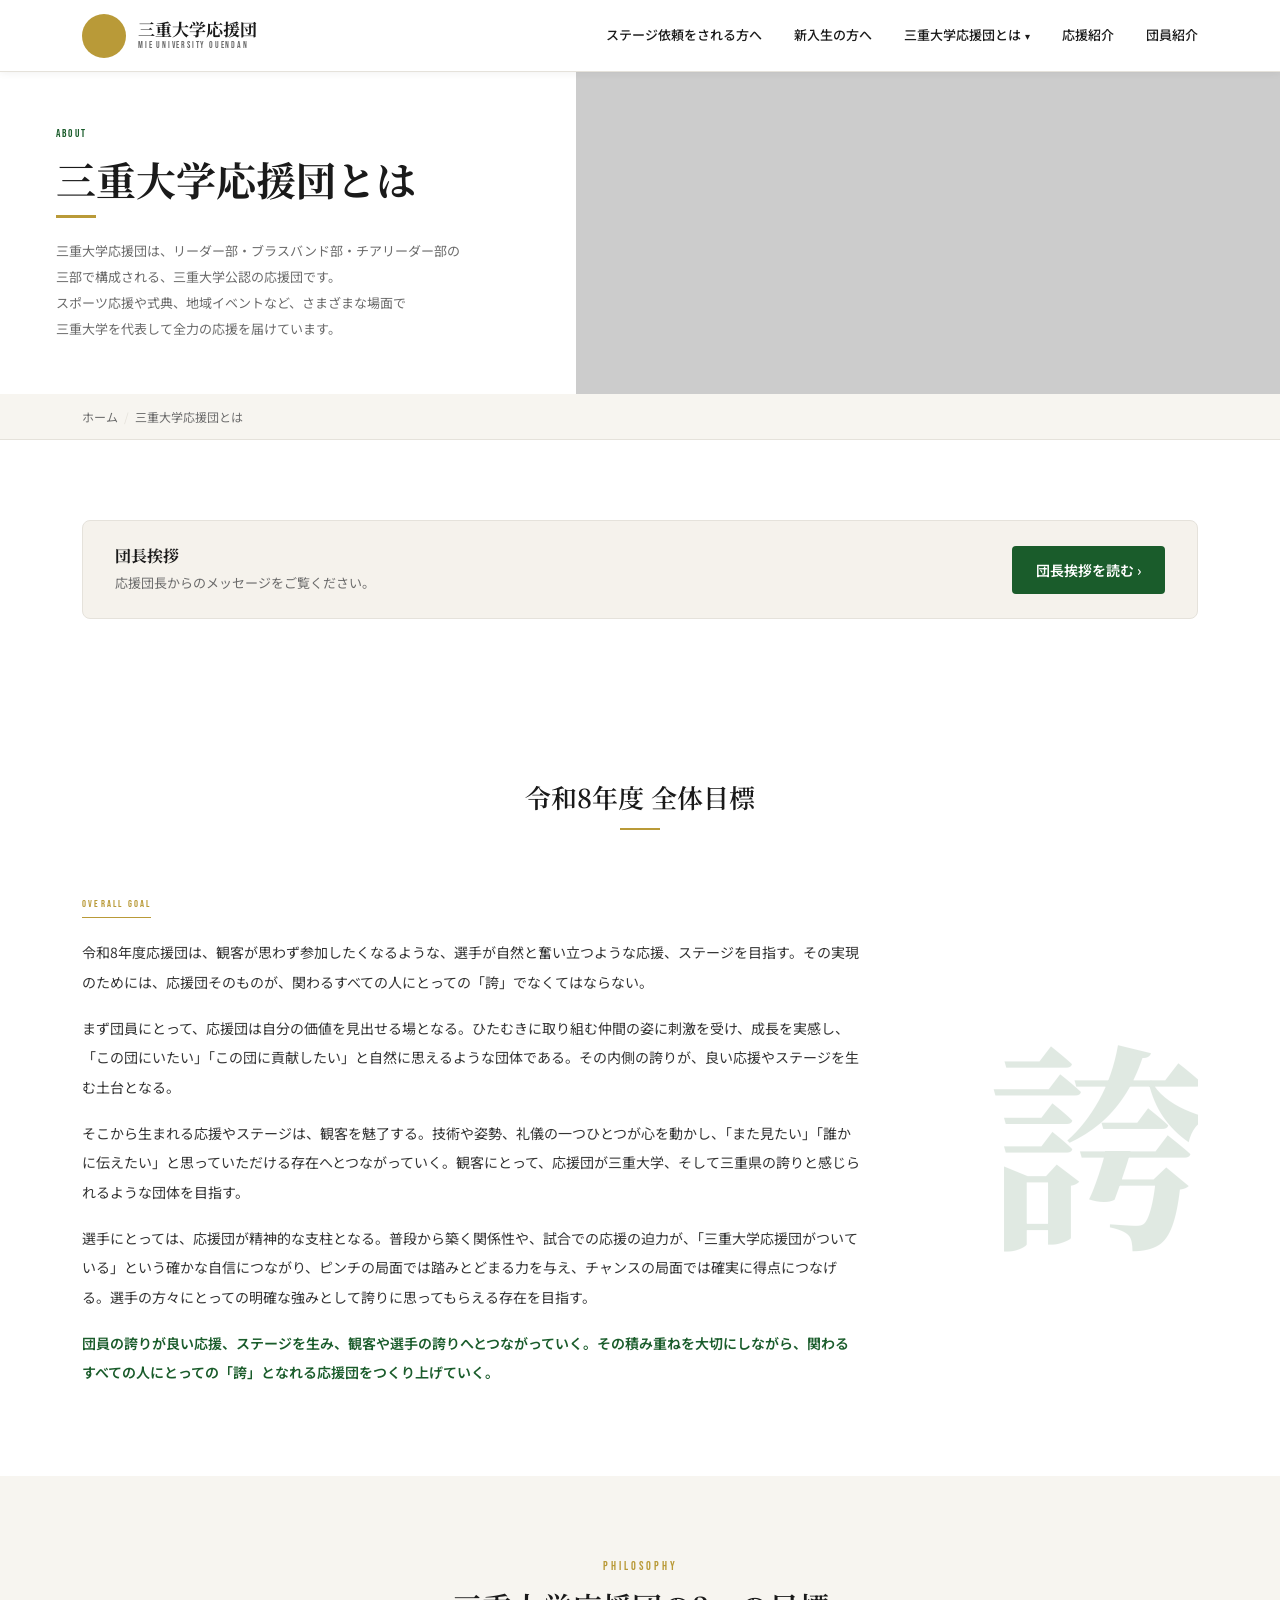
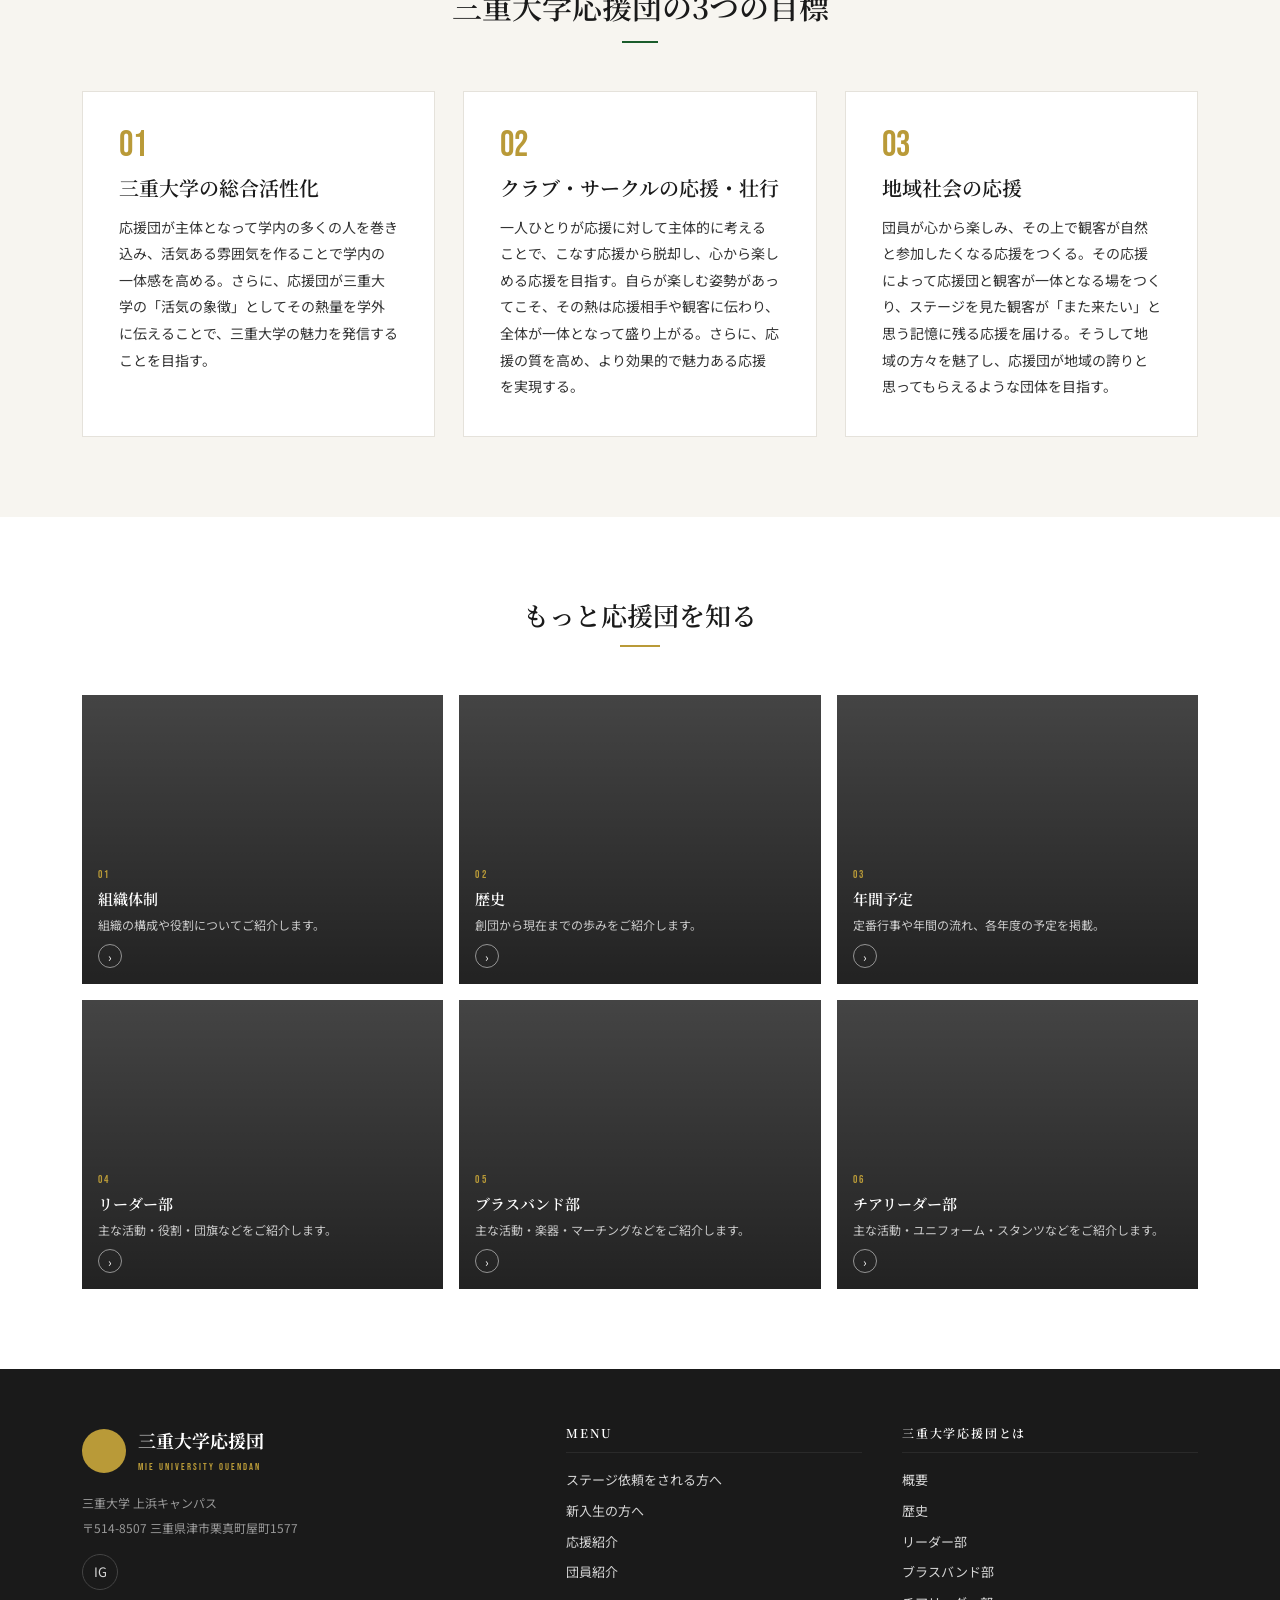
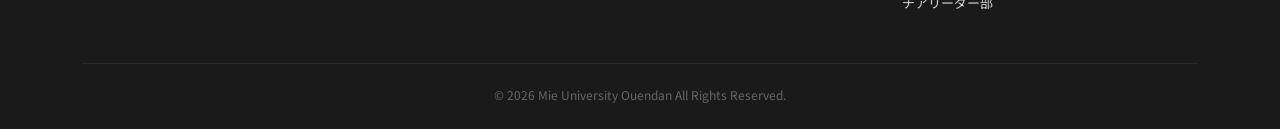
==== commit 3d885ba0: "表記統一：「3部・3つの部」→「三部」（全6箇所）" ====
--- a/about.html
+++ b/about.html
@@ -51,7 +51,7 @@
   <span class="label">ABOUT</span>
   <h1>三重大学応援団とは</h1>
   <span class="gold-line"></span>
-  <p>三重大学応援団は、リーダー部・ブラスバンド部・チアリーダー部の<br>3部で構成される、三重大学公認の応援団です。<br>スポーツ応援や式典、地域イベントなど、さまざまな場面で<br>三重大学を代表して全力の応援を届けています。</p>
+  <p>三重大学応援団は、リーダー部・ブラスバンド部・チアリーダー部の<br>三部で構成される、三重大学公認の応援団です。<br>スポーツ応援や式典、地域イベントなど、さまざまな場面で<br>三重大学を代表して全力の応援を届けています。</p>
  </div>
  <div class="page-intro-hero-right" style="background-image:url('images/about/about-hero.jpg')"></div>
 </div>
--- a/css/style.css
+++ b/css/style.css
@@ -1143,7 +1143,7 @@
 .page-intro-hero p { font-size: 13px; color: var(--color-muted); line-height: 2; margin: 0; }
 .page-intro-hero small { font-size: 12px; color: var(--color-muted); display: block; margin-top: 12px; }
 
-/* ---- トップ 3部紹介グリッド ---- */
+/* ---- トップ 三部紹介グリッド ---- */
 .dept-intro-grid { display: grid; grid-template-columns: repeat(3,1fr); gap: 20px; }
 .dept-intro-card { display: block; text-decoration: none; color: inherit; border-radius: 8px; overflow: hidden; border: 1px solid var(--color-line); transition: transform 0.2s, box-shadow 0.2s; }
 .dept-intro-card:hover { transform: translateY(-4px); box-shadow: 0 8px 24px rgba(0,0,0,.1); }
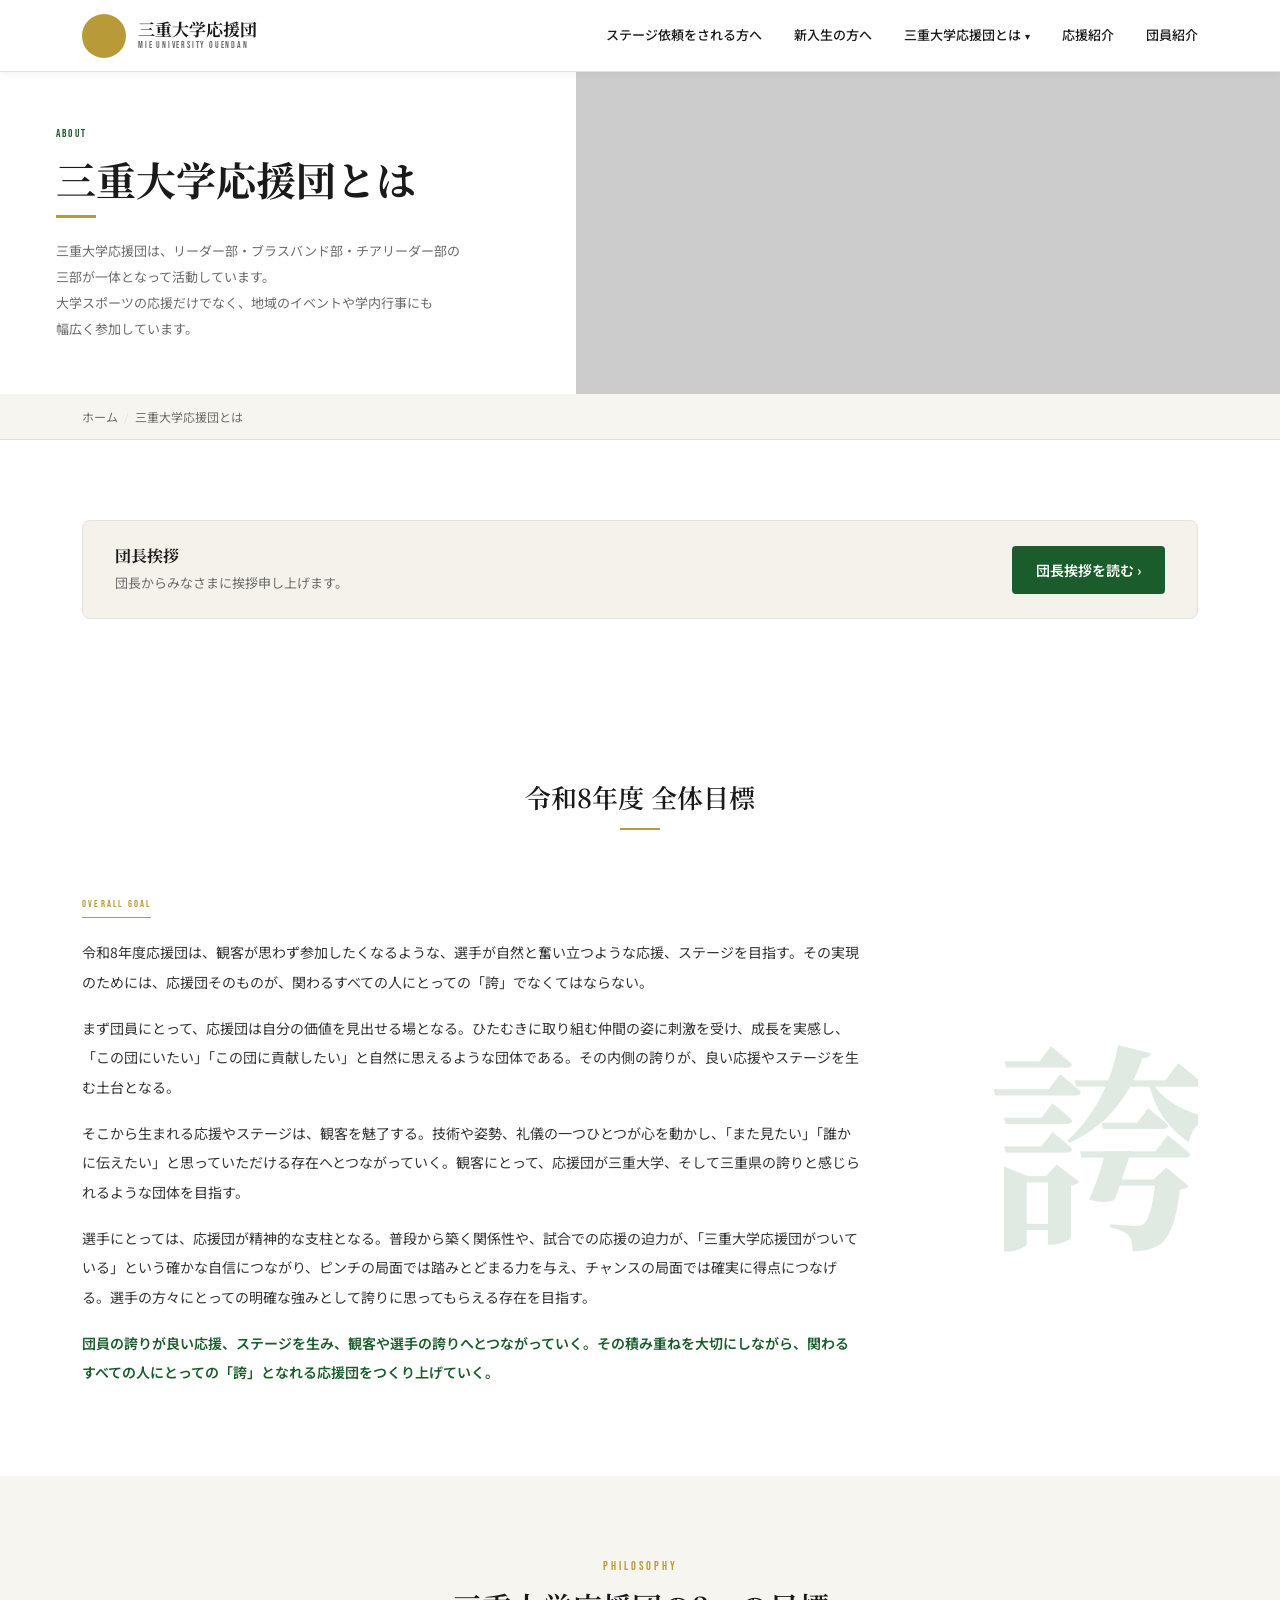
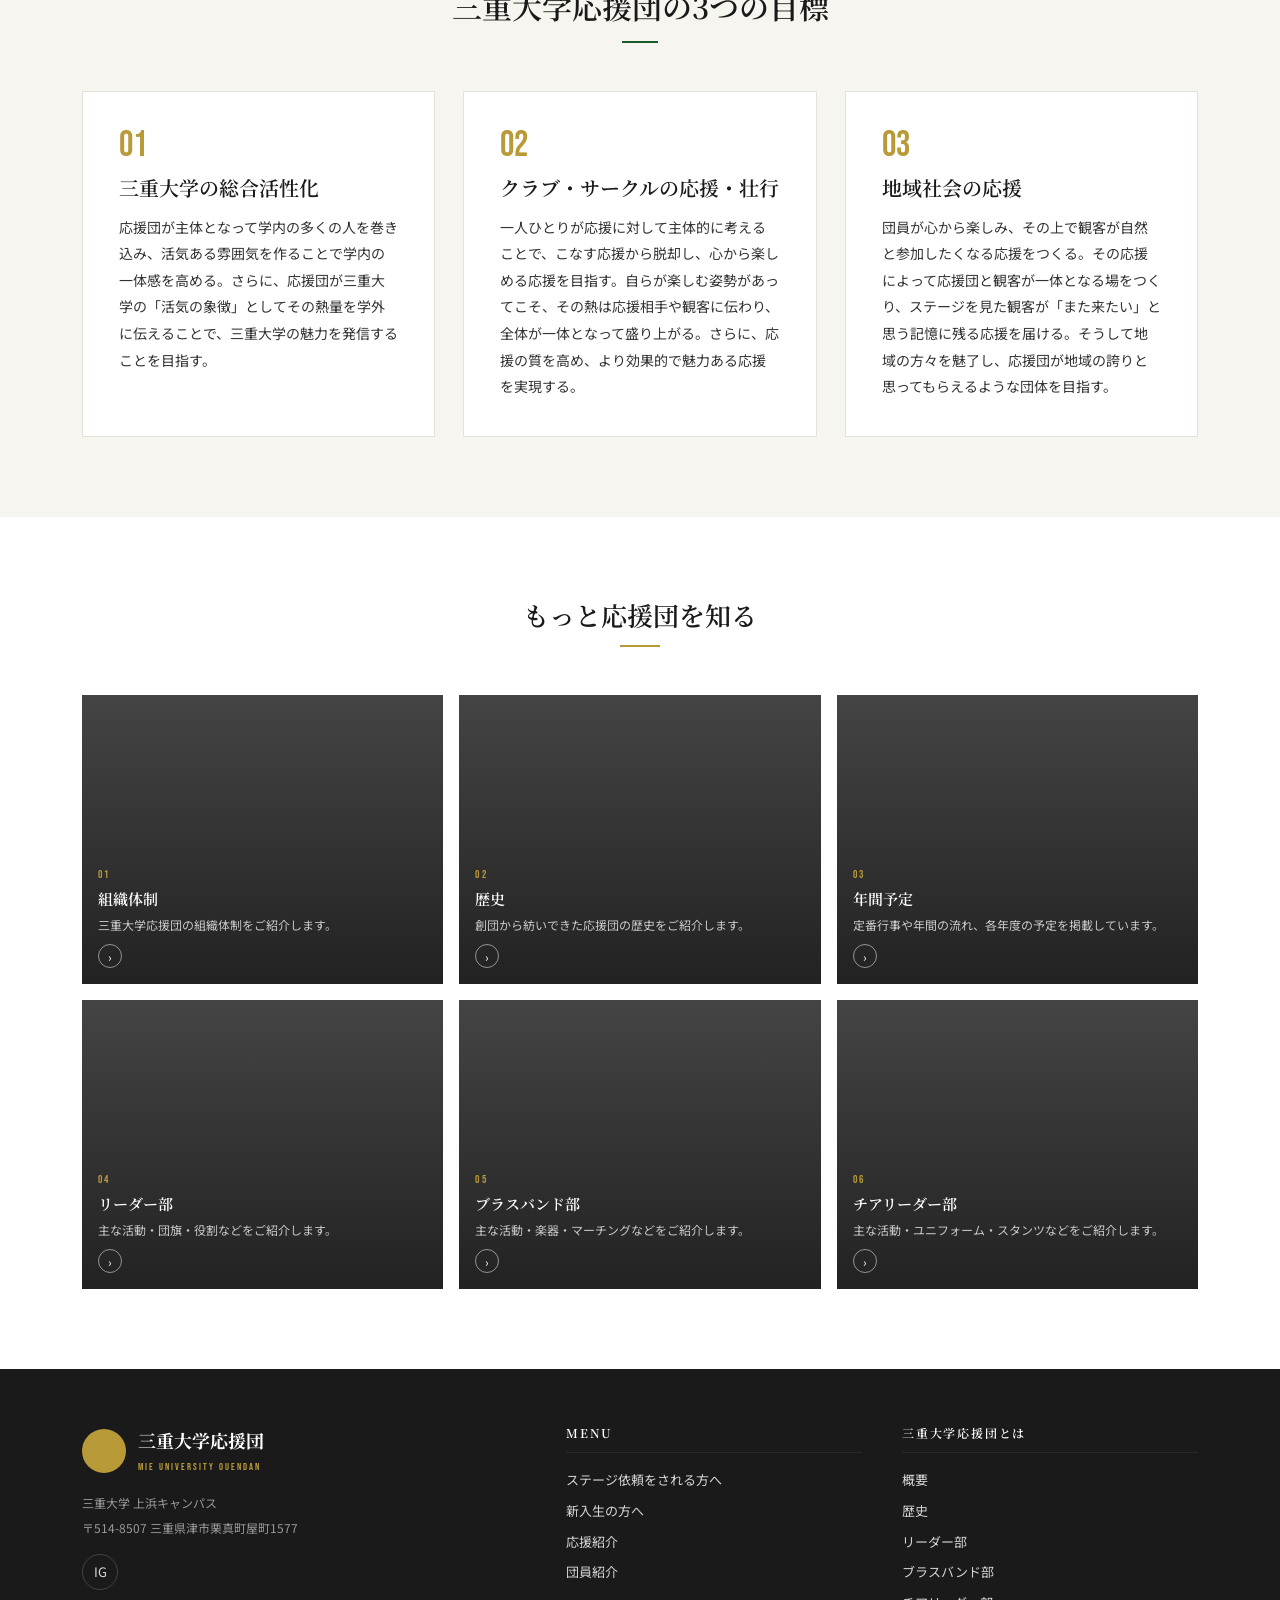
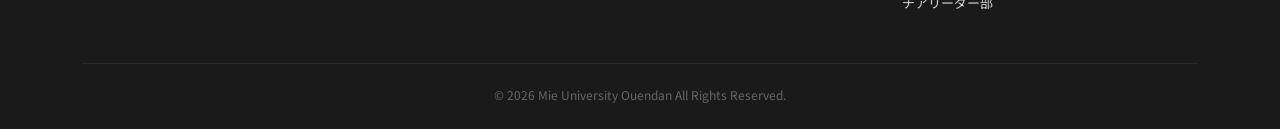
==== commit b442f946: "各ページのテキスト修正・歴史データ更新 - index.html：キャッチコピー・三部紹介文・Instagramボタンテキスト修正 - about.html：紹介文・各セクション説明文を修正 - ab" ====
--- a/about.html
+++ b/about.html
@@ -51,7 +51,7 @@
   <span class="label">ABOUT</span>
   <h1>三重大学応援団とは</h1>
   <span class="gold-line"></span>
-  <p>三重大学応援団は、リーダー部・ブラスバンド部・チアリーダー部の<br>三部で構成される、三重大学公認の応援団です。<br>スポーツ応援や式典、地域イベントなど、さまざまな場面で<br>三重大学を代表して全力の応援を届けています。</p>
+  <p>三重大学応援団は、リーダー部・ブラスバンド部・チアリーダー部の<br>三部が一体となって活動しています。<br>大学スポーツの応援だけでなく、地域のイベントや学内行事にも<br>幅広く参加しています。</p>
  </div>
  <div class="page-intro-hero-right" style="background-image:url('images/about/about-hero.jpg')"></div>
 </div>
@@ -70,7 +70,7 @@
     <div class="join-cta-left">
      <div class="join-cta-text">
       <h3>団長挨拶</h3>
-      <p>応援団長からのメッセージをご覧ください。</p>
+      <p>団長からみなさまに挨拶申し上げます。</p>
      </div>
     </div>
     <a href="about/greeting.html" class="btn-join">団長挨拶を読む ›</a>
@@ -141,7 +141,7 @@
     <div class="about-know-body">
      <div class="about-know-num">01</div>
      <h3>組織体制</h3>
-     <p>組織の構成や役割についてご紹介します。</p>
+     <p>三重大学応援団の組織体制をご紹介します。</p>
      <div class="about-know-arr">›</div>
     </div>
    </a>
@@ -151,7 +151,7 @@
     <div class="about-know-body">
      <div class="about-know-num">02</div>
      <h3>歴史</h3>
-     <p>創団から現在までの歩みをご紹介します。</p>
+     <p>創団から紡いできた応援団の歴史をご紹介します。</p>
      <div class="about-know-arr">›</div>
     </div>
    </a>
@@ -161,7 +161,7 @@
     <div class="about-know-body">
      <div class="about-know-num">03</div>
      <h3>年間予定</h3>
-     <p>定番行事や年間の流れ、各年度の予定を掲載。</p>
+     <p>定番行事や年間の流れ、各年度の予定を掲載しています。</p>
      <div class="about-know-arr">›</div>
     </div>
    </a>
@@ -171,7 +171,7 @@
     <div class="about-know-body">
      <div class="about-know-num">04</div>
      <h3>リーダー部</h3>
-     <p>主な活動・役割・団旗などをご紹介します。</p>
+     <p>主な活動・団旗・役割などをご紹介します。</p>
      <div class="about-know-arr">›</div>
     </div>
    </a>
--- a/css/style.css
+++ b/css/style.css
@@ -1083,14 +1083,45 @@
 .org-box--brass { border-color: var(--color-gold); }
 .org-box--cheer { border-color: #c06090; }
 
-/* 役職テーブル */
-.role-table-wrap { overflow-x: auto; }
-.role-table { width: 100%; border-collapse: collapse; font-size: 14px; }
-.role-table thead { background: var(--color-green); color: #fff; }
-.role-table th { padding: 12px 20px; text-align: left; font-weight: 600; letter-spacing: 0.05em; }
-.role-table td { padding: 12px 20px; border-bottom: 1px solid var(--color-line); }
-.role-table tbody tr:hover { background: var(--color-bg-alt); }
-.role-table tbody tr:last-child td { border-bottom: none; }
+/* --- 組織体制 v2（カードグリッド） --- */
+.org-v2 { display: flex; flex-direction: column; gap: 12px; }
+.org-v2-row { display: flex; gap: 12px; }
+.org-v2-block {
+  background: var(--color-bg); border: 1px solid var(--color-line);
+  border-radius: 10px; padding: 18px 20px; flex: 1;
+}
+.org-v2-block--primary {
+  background: var(--color-green-l); border-color: var(--color-green);
+}
+.org-v2-block--wide { flex: 2; }
+.org-v2-stack { display: flex; flex-direction: column; gap: 12px; flex: 1; }
+.org-v2-head {
+  font-size: 11px; font-weight: 700; letter-spacing: 0.1em;
+  color: var(--color-muted); text-transform: uppercase;
+  padding-bottom: 10px; margin-bottom: 12px;
+  border-bottom: 1px solid var(--color-line);
+  text-align: center;
+}
+.org-v2-block--primary .org-v2-head { color: var(--color-green); border-bottom-color: rgba(26,92,43,.2); }
+.org-v2-badges { display: flex; flex-wrap: wrap; gap: 8px; justify-content: center; }
+.org-v2-badge {
+  display: inline-flex; align-items: center; justify-content: center;
+  padding: 6px 14px; border-radius: 999px;
+  font-size: 13px; font-weight: 600; line-height: 1.5; text-align: center;
+  background: #fff; border: 1.5px solid var(--color-line); color: var(--color-text);
+}
+.org-v2-badge--primary {
+  background: var(--color-green); color: #fff; border-color: var(--color-green);
+  font-size: 14px; padding: 8px 20px;
+}
+.org-v2-badge--dept {
+  background: var(--color-green-d); color: #fff; border-color: var(--color-green-d);
+}
+@media (max-width: 768px) {
+  .org-v2-row { flex-direction: column; }
+  .org-v2-block--wide { flex: 1; }
+}
+
 
 /* --- 歴史 timeline-v --- */
 .timeline-v { max-width: 700px; margin: 0 auto; position: relative; padding-left: 40px; }
@@ -1203,29 +1234,29 @@
 .season-winter { background: #e1f5fe; color: #01579b; }
 .season-months { display: grid; grid-template-columns: repeat(3,1fr); gap: 16px; }
 .month-card { background: #fff; border: 1px solid var(--color-line); border-radius: 8px; overflow: hidden; }
-.month-card-top { display: flex; align-items: center; gap: 12px; padding: 14px 14px 0; }
-.month-num-circle { width: 36px; height: 36px; border-radius: 50%; background: var(--color-green); color: #fff; display: flex; align-items: center; justify-content: center; font-family: var(--font-en); font-size: 14px; font-weight: 700; flex-shrink: 0; }
-.month-card-title-wrap .month-unit { font-size: 10px; color: var(--color-muted); }
+.month-card-top { display: flex; align-items: flex-start; gap: 12px; padding: 14px 14px 12px; border-bottom: 1px solid var(--color-line); }
+.month-num-circle { width: 36px; height: 36px; border-radius: 50%; background: var(--color-green); color: #fff; display: flex; align-items: center; justify-content: center; font-family: var(--font-en); font-size: 14px; font-weight: 700; flex-shrink: 0; margin-top: 1px; }
+.month-card-title-wrap { flex: 1; min-width: 0; }
+.month-card-title-wrap .month-unit { font-size: 10px; color: var(--color-muted); display: block; margin-bottom: 4px; }
 .month-card-title { font-size: 15px; font-weight: 700; line-height: 1.3; }
 .month-card-desc { font-size: 12px; color: var(--color-muted); padding: 6px 14px 10px; line-height: 1.6; }
 .month-card-photo { aspect-ratio: 4 / 3; background: #ccc center/cover no-repeat; }
 /* 月カードのタブ（複数行事のある月） */
 .month-tab-btns {
   display: flex;
-  padding: 0 14px;
-  border-bottom: 1px solid var(--color-line);
-  gap: 2px;
+  gap: 4px;
+  flex-wrap: wrap;
+  margin-top: 2px;
 }
 .month-tab-btn {
-  flex: 1; padding: 7px 4px 8px;
+  flex: none; padding: 4px 10px 5px;
   font-size: 11px; font-weight: 600;
   color: var(--color-muted);
   background: none; border: none;
   border-bottom: 2px solid transparent;
-  cursor: pointer; margin-bottom: -1px;
+  cursor: pointer;
   transition: color 0.18s, border-color 0.18s;
-  white-space: nowrap; overflow: hidden; text-overflow: ellipsis;
-  text-align: center;
+  white-space: nowrap;
 }
 .month-tab-btn.is-active { color: var(--color-green); border-bottom-color: var(--color-green); }
 .month-tab-panel { display: none; aspect-ratio: 4 / 3; background: #ccc center/cover no-repeat; }
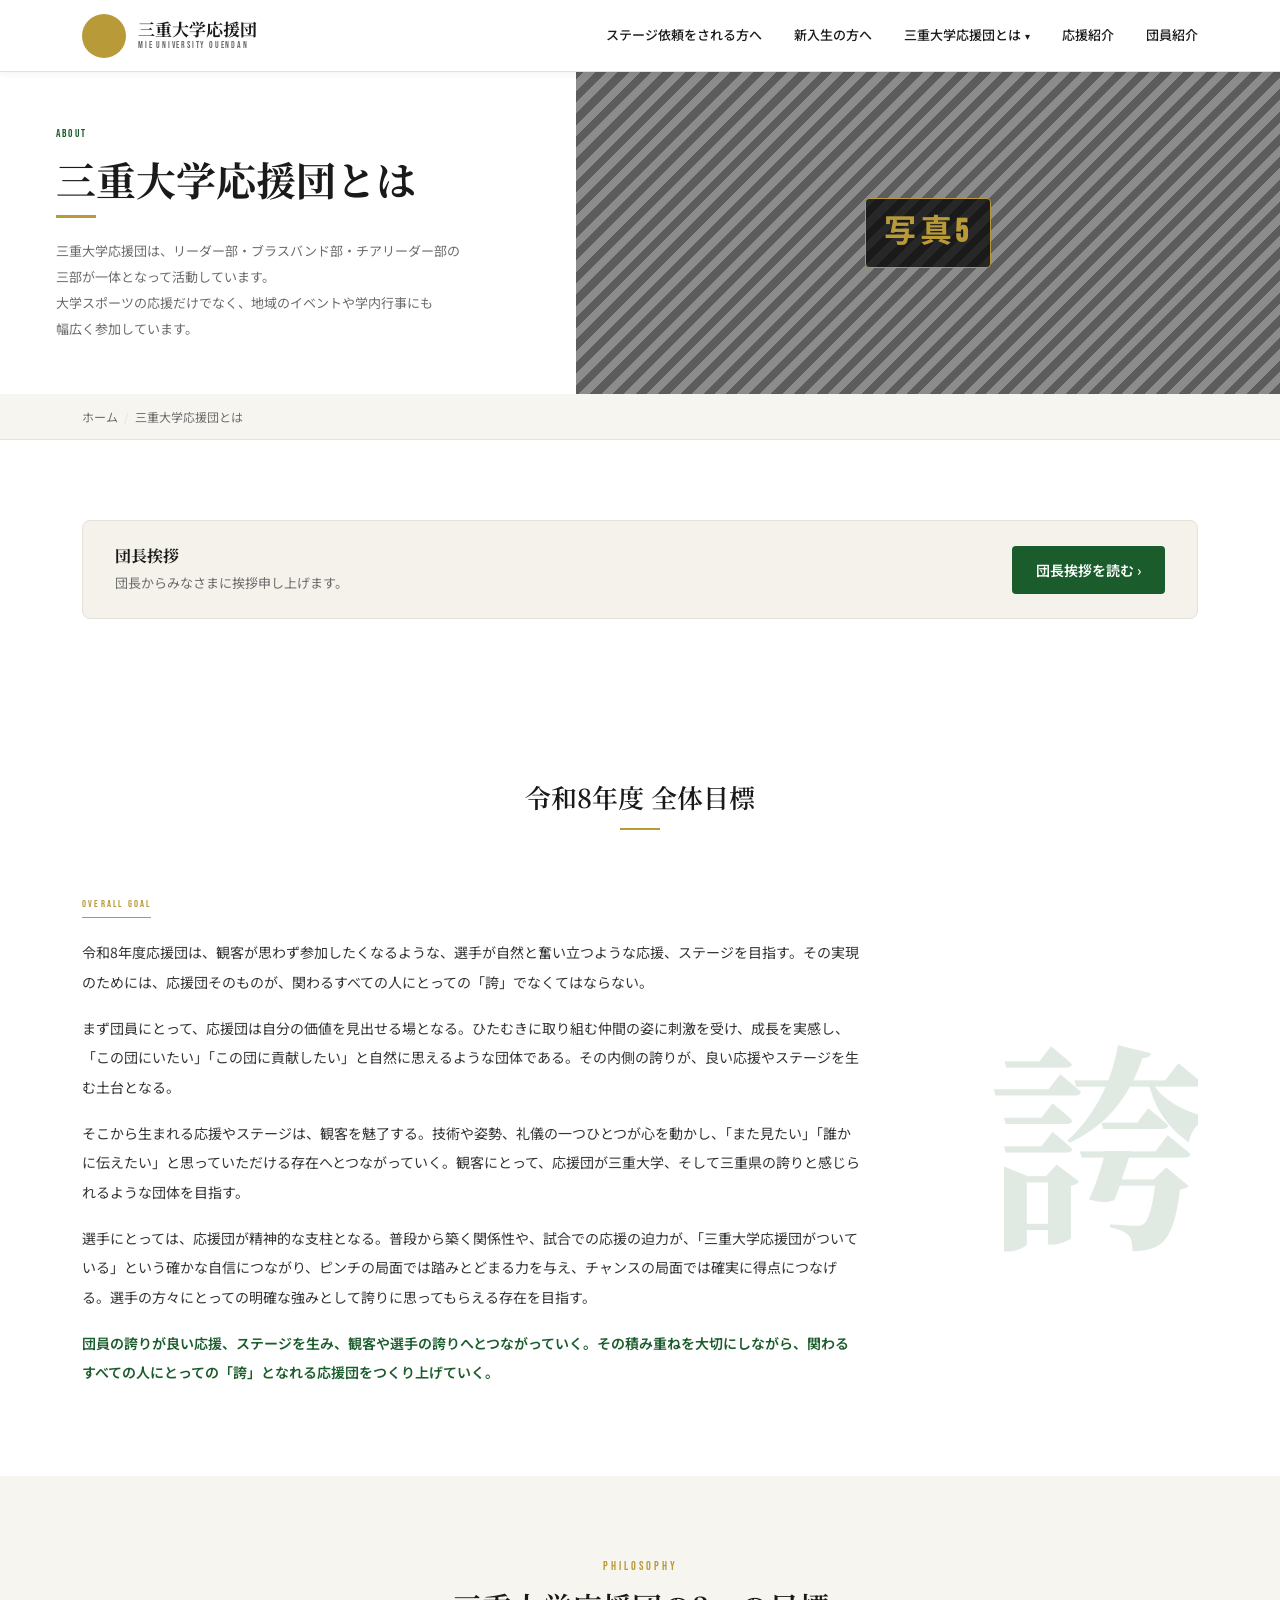
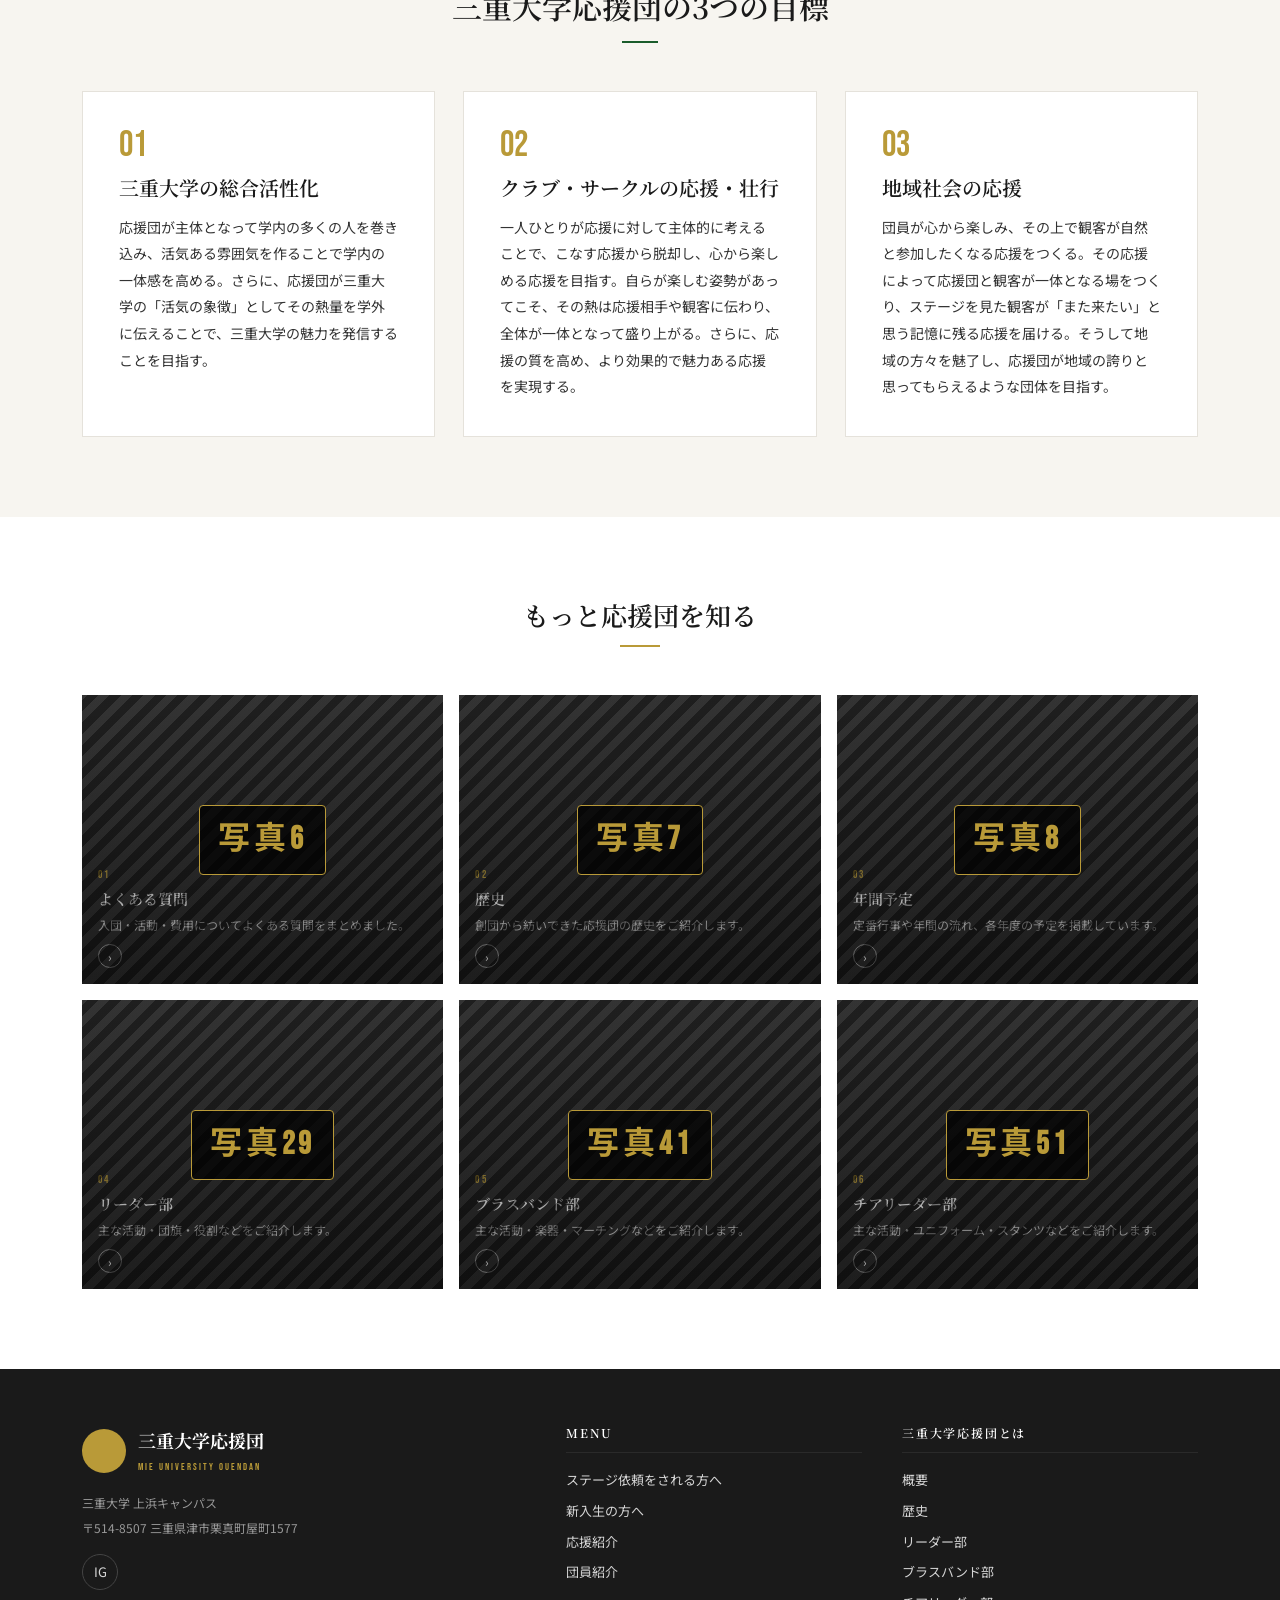
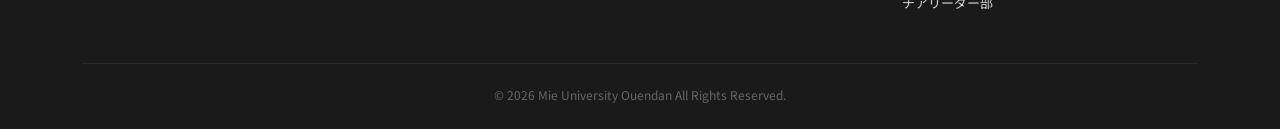
==== commit 2cebf094: "組織体制ページをよくある質問（FAQ）に転用 内容を役職一覧からFAQ形式に全面刷新（入団・活動・費用の3カテゴリ）。 全ページのナビ・フッターのリンクテキストを「組織体制」→「よくある質問」に変更。" ====
--- a/about.html
+++ b/about.html
@@ -33,7 +33,7 @@
      <ul class="nav-dropdown-menu">
       <li><a href="about.html" class="active">概要</a></li>
       <li><a href="about/greeting.html">団長挨拶</a></li>
-      <li><a href="about/organization.html">組織体制</a></li>
+      <li><a href="about/organization.html">よくある質問</a></li>
       <li><a href="about/history.html">歴史</a></li>
       <li><a href="about/schedule.html">年間予定</a></li>
      </ul>
@@ -53,7 +53,7 @@
   <span class="gold-line"></span>
   <p>三重大学応援団は、リーダー部・ブラスバンド部・チアリーダー部の<br>三部が一体となって活動しています。<br>大学スポーツの応援だけでなく、地域のイベントや学内行事にも<br>幅広く参加しています。</p>
  </div>
- <div class="page-intro-hero-right" style="background-image:url('images/about/about-hero.jpg')"></div>
+ <div class="page-intro-hero-right" style="background-image:url('images/about/photo5.jpg')"></div>
 </div>
 
 <nav class="breadcrumbs">
@@ -136,17 +136,17 @@
   </div>
   <div class="about-know-grid">
    <a href="about/organization.html" class="about-know-card">
-    <div class="about-know-card-bg" style="background-image:url('images/about/card-org.jpg')"></div>
+    <div class="about-know-card-bg" style="background-image:url('images/about/photo6.jpg')"></div>
     <div class="about-know-overlay"></div>
     <div class="about-know-body">
      <div class="about-know-num">01</div>
-     <h3>組織体制</h3>
-     <p>三重大学応援団の組織体制をご紹介します。</p>
+     <h3>よくある質問</h3>
+     <p>入団・活動・費用についてよくある質問をまとめました。</p>
      <div class="about-know-arr">›</div>
     </div>
    </a>
    <a href="about/history.html" class="about-know-card">
-    <div class="about-know-card-bg" style="background-image:url('images/about/card-history.jpg')"></div>
+    <div class="about-know-card-bg" style="background-image:url('images/about/photo7.jpg')"></div>
     <div class="about-know-overlay"></div>
     <div class="about-know-body">
      <div class="about-know-num">02</div>
@@ -156,7 +156,7 @@
     </div>
    </a>
    <a href="about/schedule.html" class="about-know-card">
-    <div class="about-know-card-bg" style="background-image:url('images/about/card-schedule.jpg')"></div>
+    <div class="about-know-card-bg" style="background-image:url('images/about/photo8.jpg')"></div>
     <div class="about-know-overlay"></div>
     <div class="about-know-body">
      <div class="about-know-num">03</div>
@@ -166,7 +166,7 @@
     </div>
    </a>
    <a href="about/leader.html" class="about-know-card">
-    <div class="about-know-card-bg" style="background-image:url('images/departments/leader/leader-main.jpg')"></div>
+    <div class="about-know-card-bg" style="background-image:url('images/departments/leader/photo29.jpg')"></div>
     <div class="about-know-overlay"></div>
     <div class="about-know-body">
      <div class="about-know-num">04</div>
@@ -176,7 +176,7 @@
     </div>
    </a>
    <a href="about/brass.html" class="about-know-card">
-    <div class="about-know-card-bg" style="background-image:url('images/departments/brass/brass-main.jpg')"></div>
+    <div class="about-know-card-bg" style="background-image:url('images/departments/brass/photo41.jpg')"></div>
     <div class="about-know-overlay"></div>
     <div class="about-know-body">
      <div class="about-know-num">05</div>
@@ -186,7 +186,7 @@
     </div>
    </a>
    <a href="about/cheer-dept.html" class="about-know-card">
-    <div class="about-know-card-bg" style="background-image:url('images/departments/cheer/cheer-main.jpg')"></div>
+    <div class="about-know-card-bg" style="background-image:url('images/departments/cheer/photo51.jpg')"></div>
     <div class="about-know-overlay"></div>
     <div class="about-know-body">
      <div class="about-know-num">06</div>
--- a/css/style.css
+++ b/css/style.css
@@ -1565,3 +1565,89 @@
   .members-panel-grid { grid-template-columns: repeat(2,1fr); }
   .dept-tabs-sticky .dept-select-tab { padding: 10px 12px; font-size: 11px; }
 }
+
+/* ---------- 写真番号オーバーレイ（画像未設置時） ---------- */
+.photo-num-overlay {
+  position: absolute;
+  inset: 0;
+  display: flex;
+  align-items: center;
+  justify-content: center;
+  background: repeating-linear-gradient(
+    -45deg,
+    rgba(0,0,0,0.55) 0px,
+    rgba(0,0,0,0.55) 8px,
+    rgba(20,20,20,0.35) 8px,
+    rgba(20,20,20,0.35) 16px
+  );
+  pointer-events: none;
+  z-index: 2;
+}
+.photo-num-overlay span {
+  background: rgba(0,0,0,0.72);
+  color: var(--color-gold);
+  font-family: var(--font-en);
+  font-size: clamp(1rem, 3.5vw, 2rem);
+  font-weight: 700;
+  letter-spacing: 0.12em;
+  padding: 6px 18px;
+  border: 1.5px solid var(--color-gold);
+  border-radius: 4px;
+  white-space: nowrap;
+}
+
+/* ---------- FAQ ---------- */
+.faq-list {
+  display: flex;
+  flex-direction: column;
+  gap: 16px;
+  max-width: 800px;
+  margin: 0 auto;
+}
+.faq-item {
+  border: 1px solid var(--color-border);
+  border-radius: 6px;
+  overflow: hidden;
+  background: #fff;
+}
+.bg-cream .faq-item {
+  background: #fdfaf5;
+}
+.faq-q {
+  font-family: var(--font-ja-serif);
+  font-size: 1rem;
+  font-weight: 600;
+  color: var(--color-navy);
+  padding: 18px 20px 18px 52px;
+  position: relative;
+  line-height: 1.6;
+}
+.faq-q::before {
+  content: "Q";
+  position: absolute;
+  left: 16px;
+  top: 16px;
+  font-family: var(--font-en);
+  font-size: 1.1rem;
+  font-weight: 700;
+  color: var(--color-gold);
+  line-height: 1;
+}
+.faq-a {
+  font-size: .925rem;
+  color: var(--color-text);
+  line-height: 1.8;
+  padding: 0 20px 18px 52px;
+  position: relative;
+}
+.faq-a::before {
+  content: "A";
+  position: absolute;
+  left: 16px;
+  top: 0;
+  font-family: var(--font-en);
+  font-size: 1.1rem;
+  font-weight: 700;
+  color: var(--color-green);
+  line-height: 1;
+}
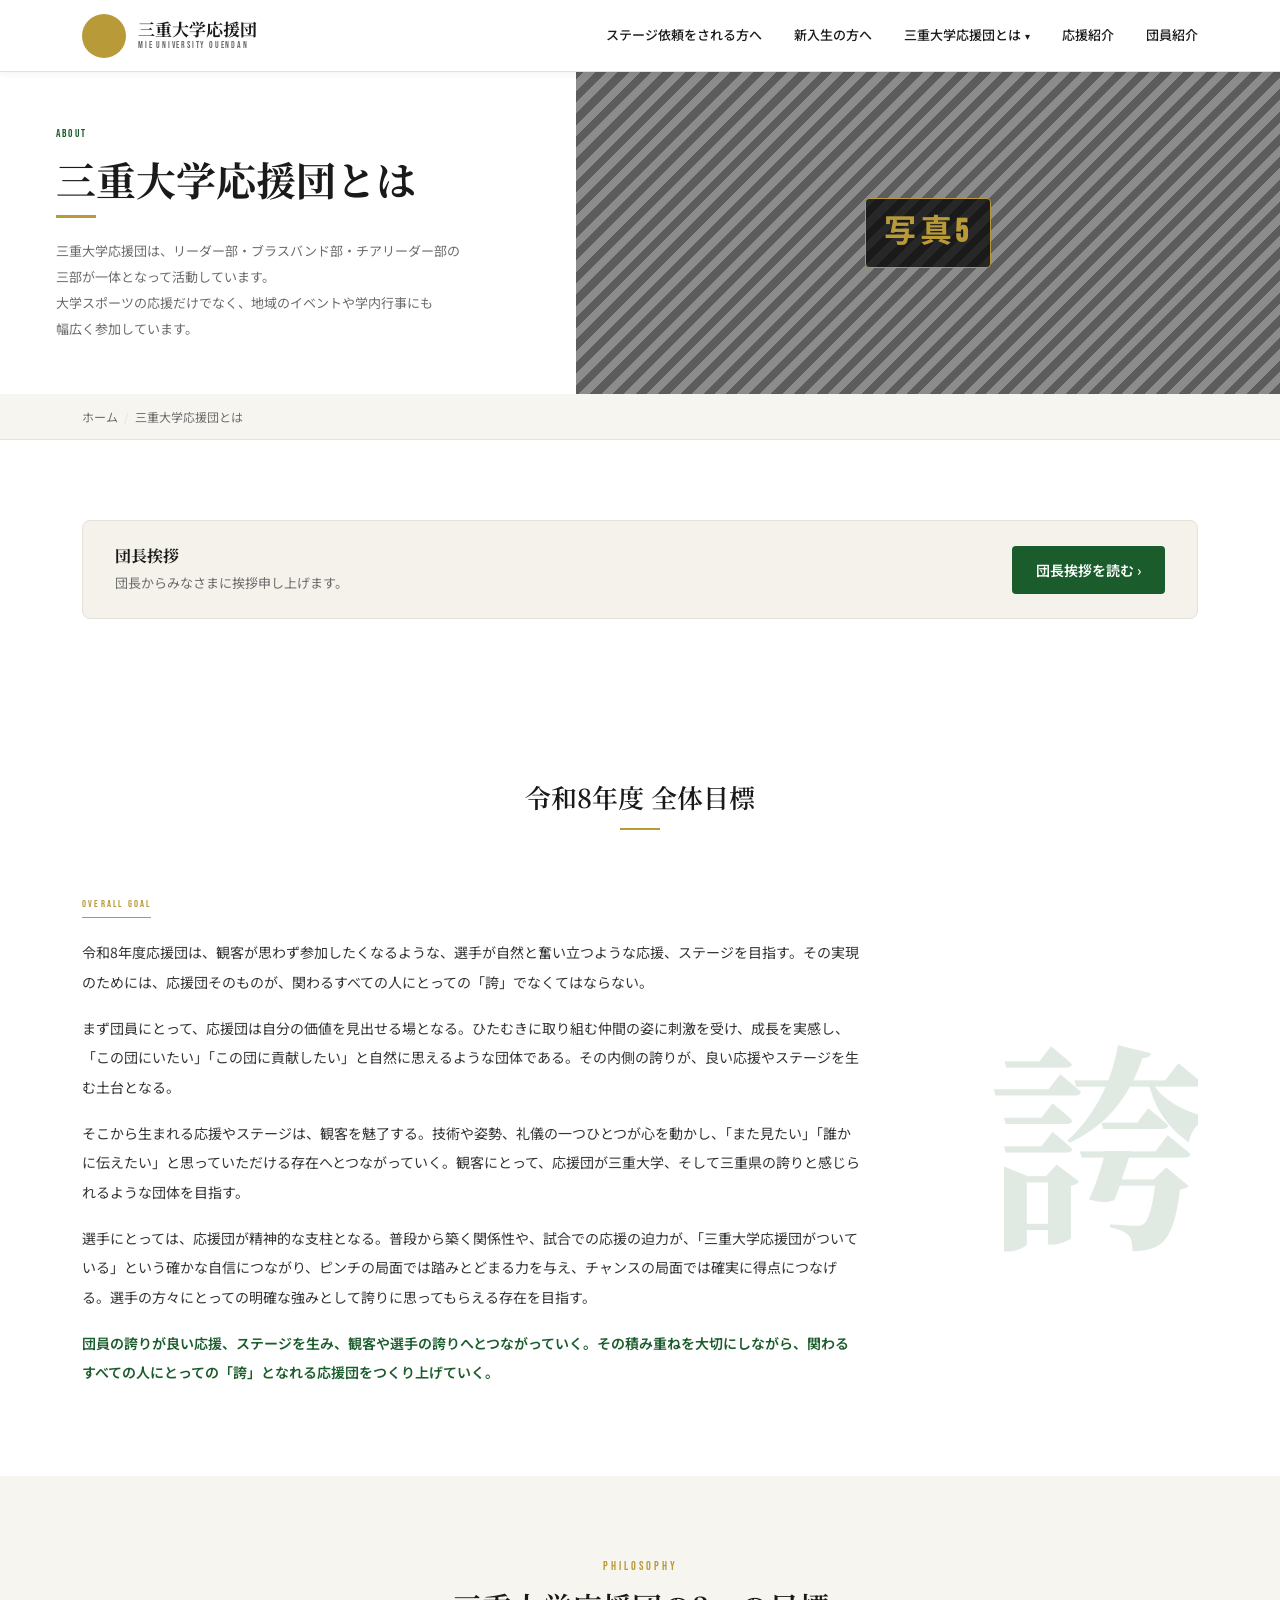
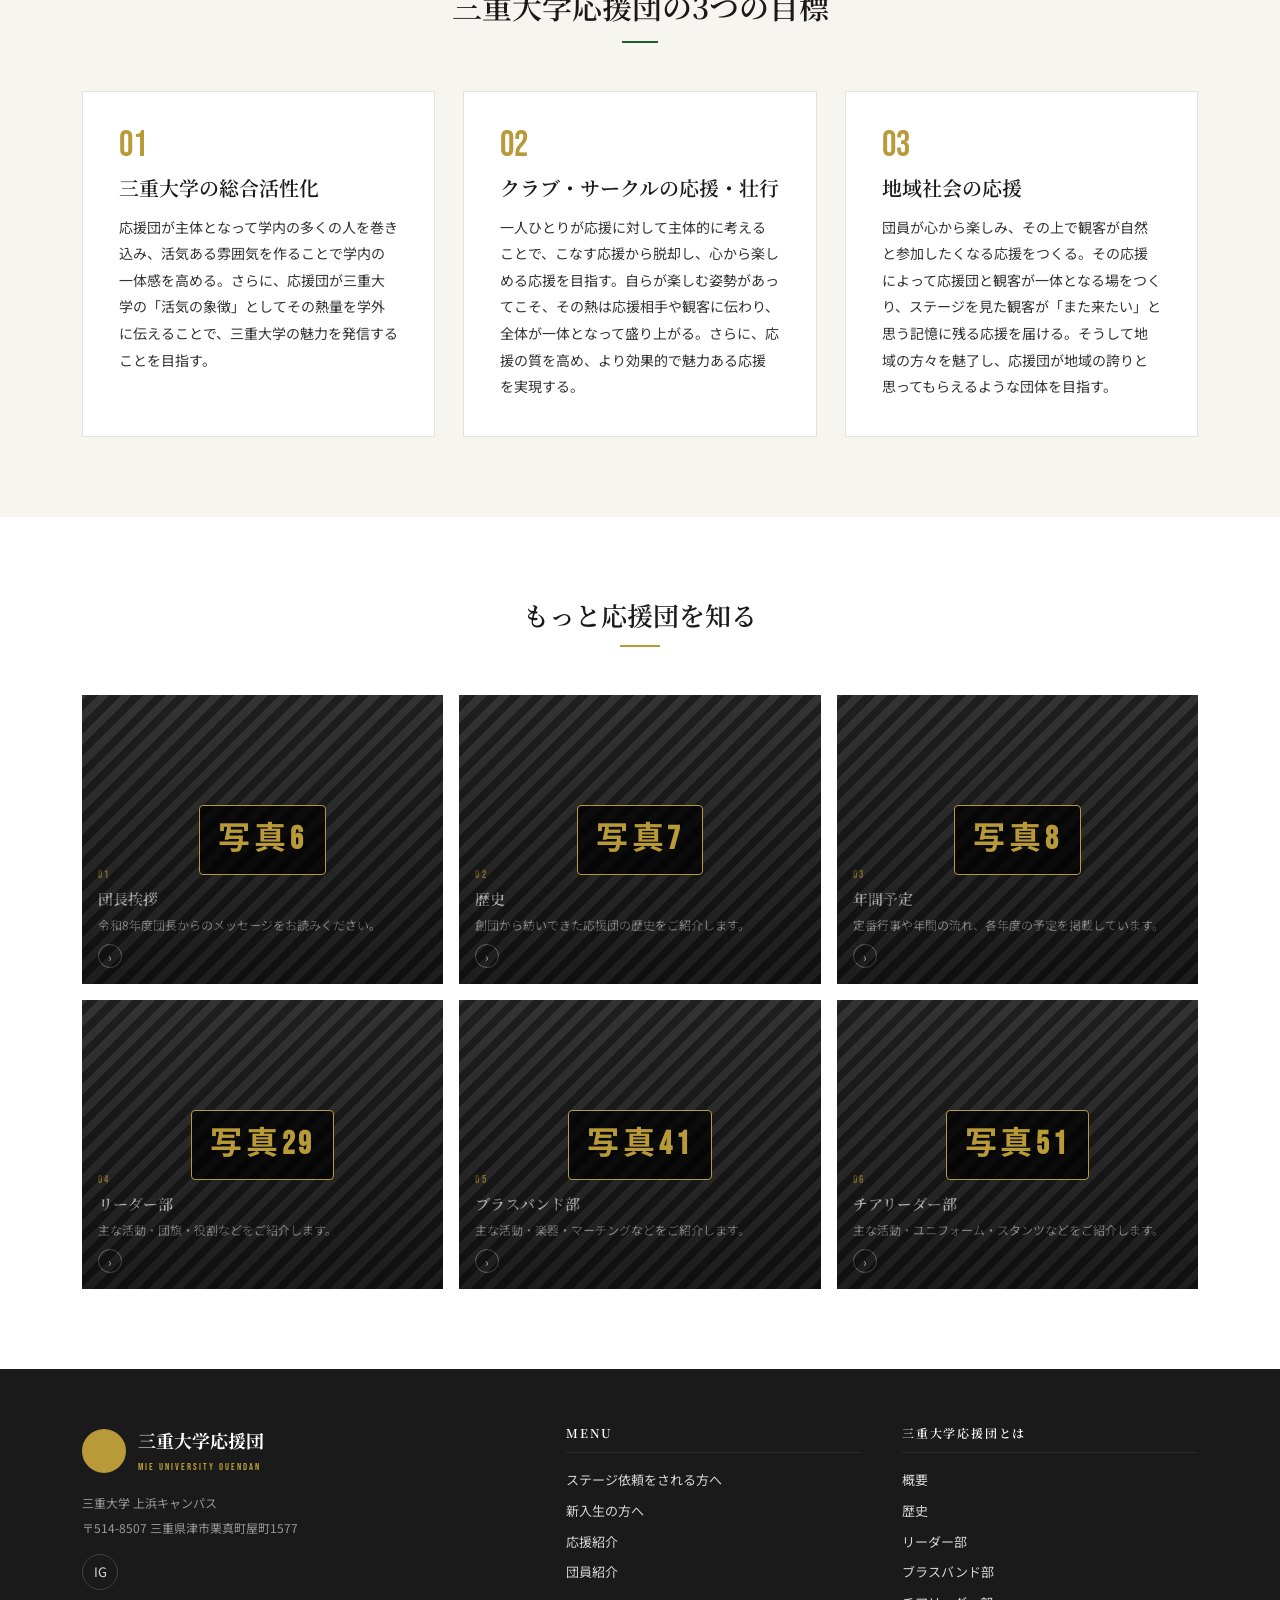
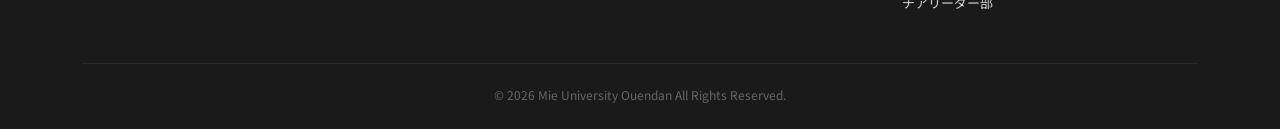
==== commit 96f1627a: "FAQをアコーディオン形式・4セクション構成に全面刷新 - 全体FAQ＋各部別FAQ（リーダー・ブラスバンド・チア）の計4セクション構成 - アコーディオン形式（＋ボタンで展開、同一ブロック内は1つの" ====
--- a/about.html
+++ b/about.html
@@ -33,7 +33,6 @@
      <ul class="nav-dropdown-menu">
       <li><a href="about.html" class="active">概要</a></li>
       <li><a href="about/greeting.html">団長挨拶</a></li>
-      <li><a href="about/organization.html">よくある質問</a></li>
       <li><a href="about/history.html">歴史</a></li>
       <li><a href="about/schedule.html">年間予定</a></li>
      </ul>
@@ -135,13 +134,13 @@
    <span class="ul-line"></span>
   </div>
   <div class="about-know-grid">
-   <a href="about/organization.html" class="about-know-card">
+   <a href="about/greeting.html" class="about-know-card">
     <div class="about-know-card-bg" style="background-image:url('images/about/photo6.jpg')"></div>
     <div class="about-know-overlay"></div>
     <div class="about-know-body">
      <div class="about-know-num">01</div>
-     <h3>よくある質問</h3>
-     <p>入団・活動・費用についてよくある質問をまとめました。</p>
+     <h3>団長挨拶</h3>
+     <p>令和8年度団長からのメッセージをお読みください。</p>
      <div class="about-know-arr">›</div>
     </div>
    </a>
--- a/css/style.css
+++ b/css/style.css
@@ -1596,58 +1596,148 @@
   white-space: nowrap;
 }
 
-/* ---------- FAQ ---------- */
-.faq-list {
-  display: flex;
-  flex-direction: column;
-  gap: 16px;
+/* ---------- FAQ アコーディオン ---------- */
+.faq-accordion {
   max-width: 800px;
   margin: 0 auto;
-}
-.faq-item {
-  border: 1px solid var(--color-border);
-  border-radius: 6px;
-  overflow: hidden;
-  background: #fff;
-}
-.bg-cream .faq-item {
-  background: #fdfaf5;
-}
-.faq-q {
+  border-top: 1px solid var(--color-border);
+}
+.faq-acc-item {
+  border-bottom: 1px solid var(--color-border);
+}
+.faq-acc-q {
+  display: flex;
+  justify-content: space-between;
+  align-items: center;
+  gap: 16px;
+  width: 100%;
+  padding: 20px 4px 20px 40px;
+  background: none;
+  border: none;
+  cursor: pointer;
+  text-align: left;
   font-family: var(--font-ja-serif);
   font-size: 1rem;
   font-weight: 600;
   color: var(--color-navy);
-  padding: 18px 20px 18px 52px;
+  line-height: 1.6;
   position: relative;
-  line-height: 1.6;
-}
-.faq-q::before {
+  transition: color .2s;
+}
+.faq-acc-q:hover { color: var(--color-green); }
+.faq-acc-q::before {
   content: "Q";
   position: absolute;
-  left: 16px;
-  top: 16px;
+  left: 0;
+  top: 50%;
+  transform: translateY(-50%);
   font-family: var(--font-en);
-  font-size: 1.1rem;
+  font-size: 1.15rem;
   font-weight: 700;
   color: var(--color-gold);
   line-height: 1;
 }
-.faq-a {
+.faq-acc-icon {
+  flex-shrink: 0;
+  font-size: 1.5rem;
+  font-weight: 300;
+  color: var(--color-gold);
+  line-height: 1;
+  transition: transform .3s ease;
+  user-select: none;
+}
+.faq-acc-q.is-open .faq-acc-icon {
+  transform: rotate(45deg);
+}
+.faq-acc-body {
+  overflow: hidden;
+  height: 0;
+  transition: height .3s ease;
+}
+.faq-acc-a {
   font-size: .925rem;
   color: var(--color-text);
-  line-height: 1.8;
-  padding: 0 20px 18px 52px;
+  line-height: 1.85;
+  padding: 0 4px 20px 40px;
   position: relative;
 }
-.faq-a::before {
+.faq-acc-a::before {
   content: "A";
   position: absolute;
-  left: 16px;
+  left: 0;
   top: 0;
   font-family: var(--font-en);
-  font-size: 1.1rem;
+  font-size: 1.15rem;
   font-weight: 700;
   color: var(--color-green);
   line-height: 1;
 }
+
+/* ---------- FAQ 部門カード行 ---------- */
+.faq-dept-row {
+  display: flex;
+  gap: 48px;
+  align-items: flex-start;
+}
+.faq-dept-card {
+  width: 240px;
+  flex-shrink: 0;
+  border: 1px solid var(--color-border);
+  border-radius: 8px;
+  overflow: hidden;
+  background: #fff;
+}
+.bg-cream .faq-dept-card { background: #fdfaf5; }
+.faq-dept-card-photo {
+  width: 100%;
+  aspect-ratio: 4 / 3;
+  background-size: cover;
+  background-position: center;
+}
+.faq-dept-card-body {
+  padding: 16px;
+  display: flex;
+  flex-direction: column;
+  gap: 8px;
+}
+.faq-dept-card-body .label {
+  font-size: .7rem;
+  letter-spacing: .15em;
+  color: var(--color-gold);
+  font-family: var(--font-en);
+}
+.faq-dept-card-body h3 {
+  font-family: var(--font-ja-serif);
+  font-size: 1.1rem;
+  font-weight: 700;
+  color: var(--color-navy);
+  margin: 0;
+}
+.faq-dept-card-body p {
+  font-size: .85rem;
+  line-height: 1.7;
+  color: var(--color-text);
+  margin: 0;
+}
+.faq-dept-card-body .btn-join {
+  align-self: flex-start;
+  font-size: .8rem;
+  padding: 8px 16px;
+  margin-top: 4px;
+}
+.faq-dept-faq {
+  flex: 1;
+  min-width: 0;
+}
+.faq-dept-faq .faq-accordion {
+  max-width: 100%;
+}
+@media (max-width: 768px) {
+  .faq-dept-row {
+    flex-direction: column;
+    gap: 24px;
+  }
+  .faq-dept-card {
+    width: 100%;
+  }
+}
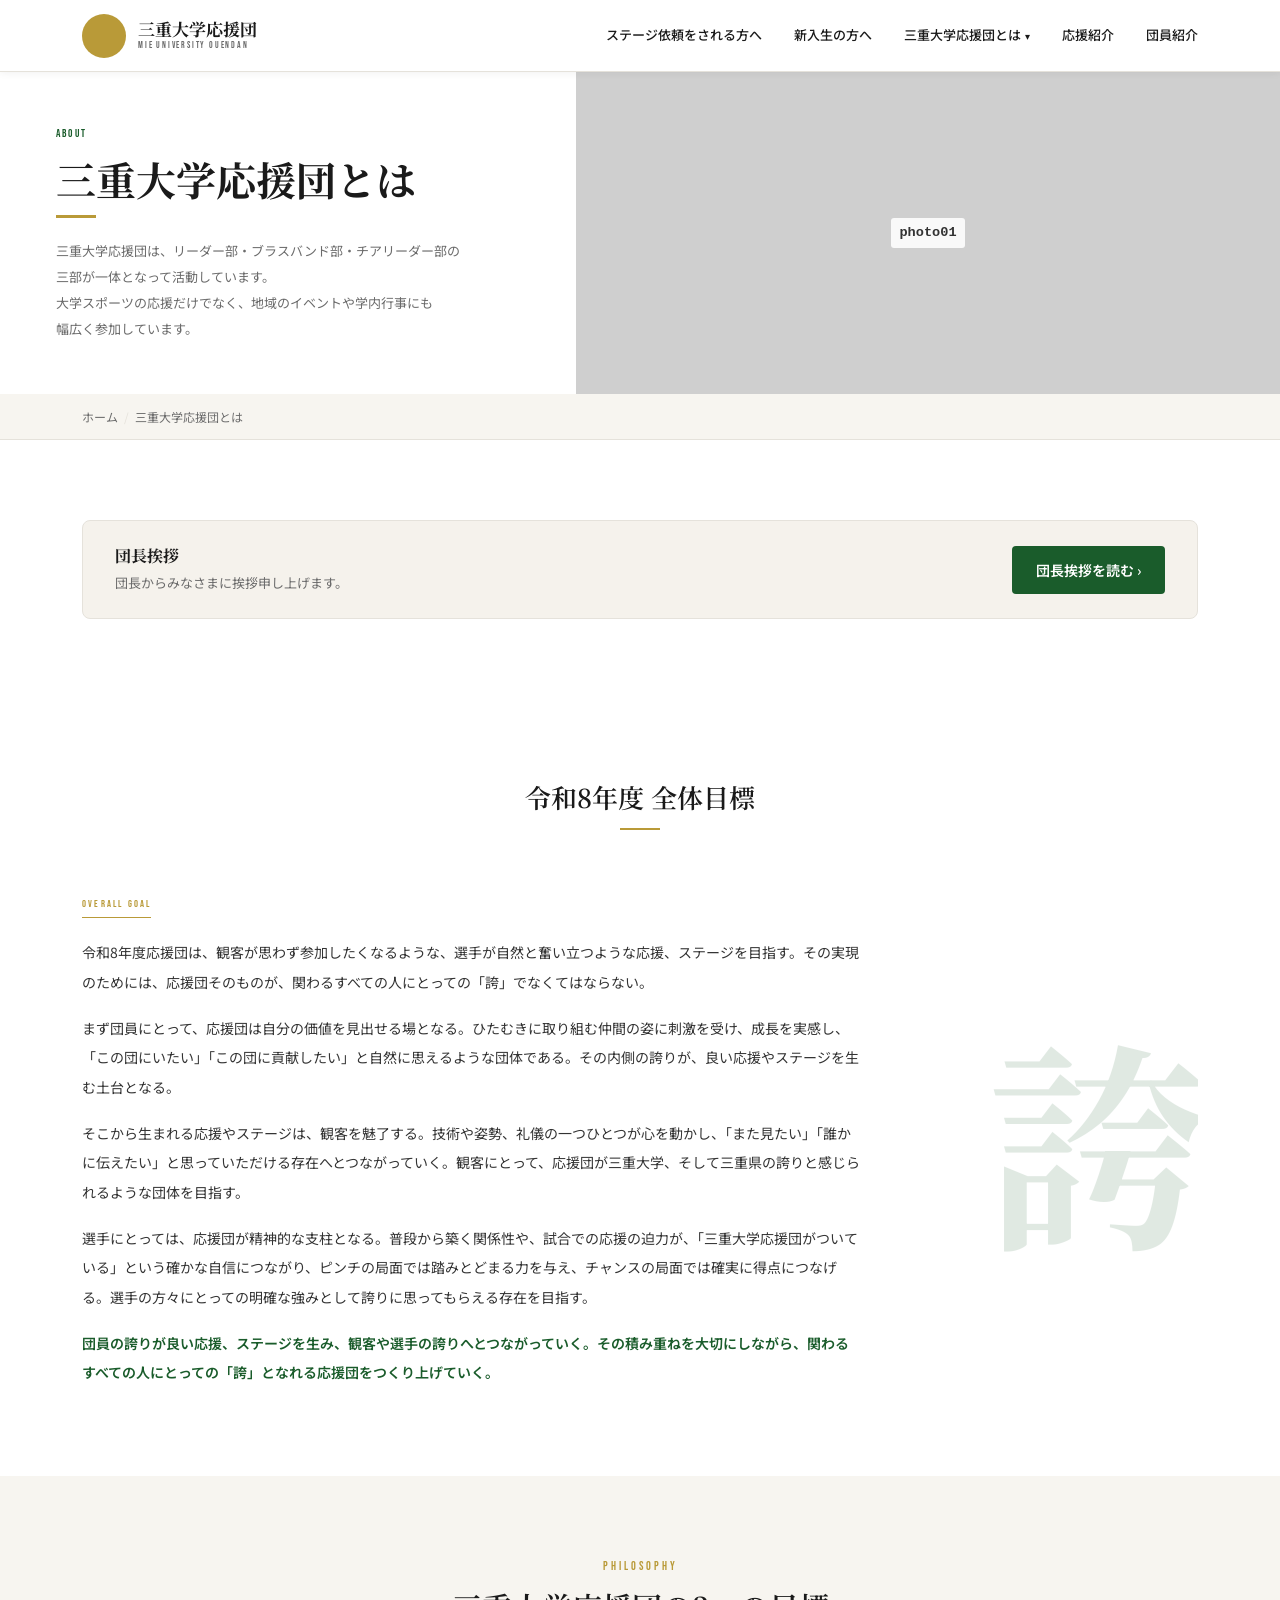
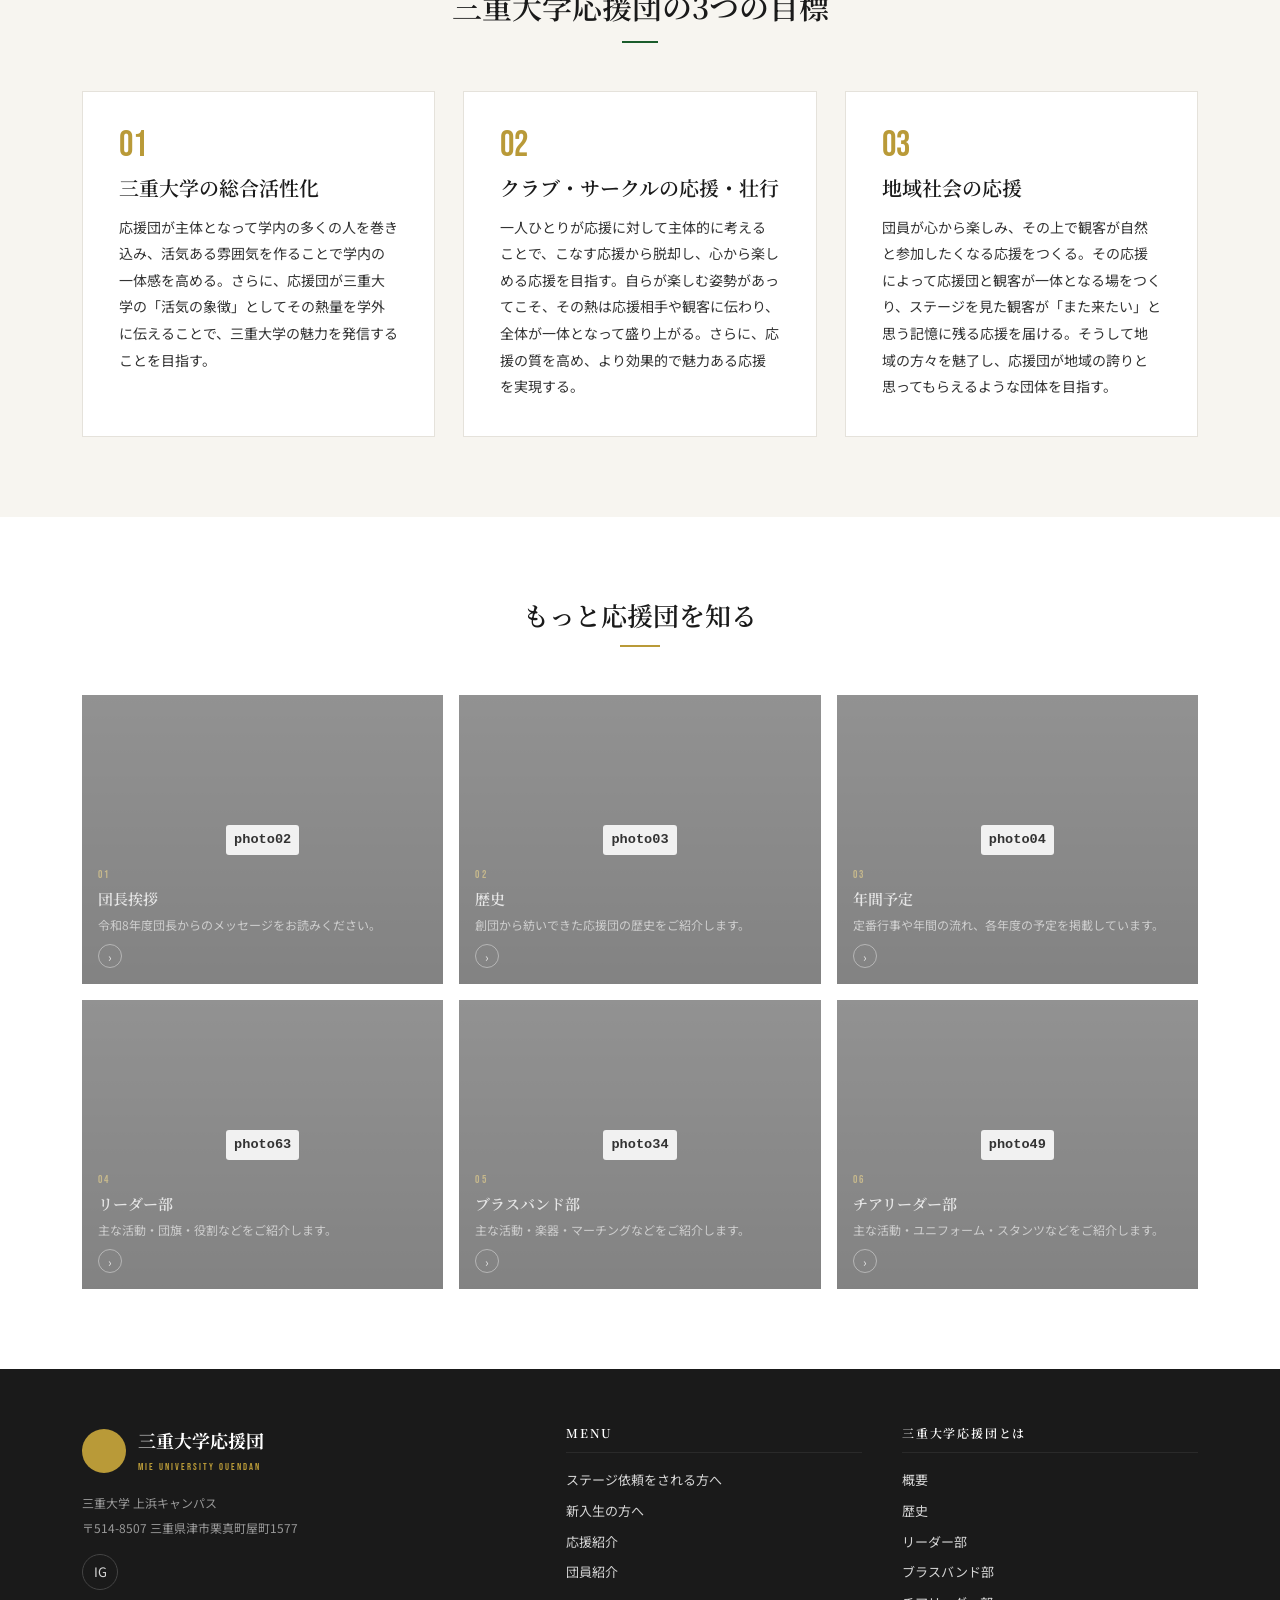
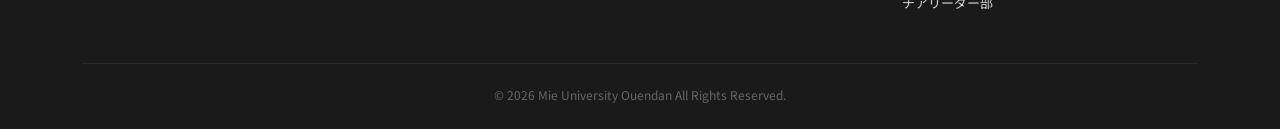
==== commit ea11acb3: "Rename all image paths to sequential photoXX + simplify placeholder overlay - Renumber all images gl" ====
--- a/about.html
+++ b/about.html
@@ -52,7 +52,7 @@
   <span class="gold-line"></span>
   <p>三重大学応援団は、リーダー部・ブラスバンド部・チアリーダー部の<br>三部が一体となって活動しています。<br>大学スポーツの応援だけでなく、地域のイベントや学内行事にも<br>幅広く参加しています。</p>
  </div>
- <div class="page-intro-hero-right" style="background-image:url('images/about/photo5.jpg')"></div>
+ <div class="page-intro-hero-right" style="background-image:url('images/about/photo01.jpg')"></div>
 </div>
 
 <nav class="breadcrumbs">
@@ -135,7 +135,7 @@
   </div>
   <div class="about-know-grid">
    <a href="about/greeting.html" class="about-know-card">
-    <div class="about-know-card-bg" style="background-image:url('images/about/photo6.jpg')"></div>
+    <div class="about-know-card-bg" style="background-image:url('images/about/photo02.jpg')"></div>
     <div class="about-know-overlay"></div>
     <div class="about-know-body">
      <div class="about-know-num">01</div>
@@ -145,7 +145,7 @@
     </div>
    </a>
    <a href="about/history.html" class="about-know-card">
-    <div class="about-know-card-bg" style="background-image:url('images/about/photo7.jpg')"></div>
+    <div class="about-know-card-bg" style="background-image:url('images/about/photo03.jpg')"></div>
     <div class="about-know-overlay"></div>
     <div class="about-know-body">
      <div class="about-know-num">02</div>
@@ -155,7 +155,7 @@
     </div>
    </a>
    <a href="about/schedule.html" class="about-know-card">
-    <div class="about-know-card-bg" style="background-image:url('images/about/photo8.jpg')"></div>
+    <div class="about-know-card-bg" style="background-image:url('images/about/photo04.jpg')"></div>
     <div class="about-know-overlay"></div>
     <div class="about-know-body">
      <div class="about-know-num">03</div>
@@ -165,7 +165,7 @@
     </div>
    </a>
    <a href="about/leader.html" class="about-know-card">
-    <div class="about-know-card-bg" style="background-image:url('images/departments/leader/photo29.jpg')"></div>
+    <div class="about-know-card-bg" style="background-image:url('images/departments/leader/photo63.jpg')"></div>
     <div class="about-know-overlay"></div>
     <div class="about-know-body">
      <div class="about-know-num">04</div>
@@ -175,7 +175,7 @@
     </div>
    </a>
    <a href="about/brass.html" class="about-know-card">
-    <div class="about-know-card-bg" style="background-image:url('images/departments/brass/photo41.jpg')"></div>
+    <div class="about-know-card-bg" style="background-image:url('images/departments/brass/photo34.jpg')"></div>
     <div class="about-know-overlay"></div>
     <div class="about-know-body">
      <div class="about-know-num">05</div>
@@ -185,7 +185,7 @@
     </div>
    </a>
    <a href="about/cheer-dept.html" class="about-know-card">
-    <div class="about-know-card-bg" style="background-image:url('images/departments/cheer/photo51.jpg')"></div>
+    <div class="about-know-card-bg" style="background-image:url('images/departments/cheer/photo49.jpg')"></div>
     <div class="about-know-overlay"></div>
     <div class="about-know-body">
      <div class="about-know-num">06</div>
--- a/css/style.css
+++ b/css/style.css
@@ -1205,7 +1205,7 @@
 .sec-head-ul p { font-size: 14px; color: var(--color-muted); }
 
 /* ---- 活動4列グリッド ---- */
-.activity-4col { display: grid; grid-template-columns: repeat(4,1fr); gap: 20px; }
+.activity-4col { display: grid; grid-template-columns: repeat(auto-fit, minmax(200px, 1fr)); gap: 20px; }
 .activity-col-icon { font-size: 22px; color: var(--color-green); margin-bottom: 6px; }
 .activity-col-title { font-weight: 700; font-size: 14px; margin-bottom: 8px; display: flex; align-items: center; gap: 6px; }
 .activity-col-desc { font-size: 12px; color: var(--color-muted); line-height: 1.7; margin-bottom: 12px; }
@@ -1566,6 +1566,66 @@
   .dept-tabs-sticky .dept-select-tab { padding: 10px 12px; font-size: 11px; }
 }
 
+/* ---------- 4年生横型カード ---------- */
+.members-panel-grid--4th {
+  grid-template-columns: repeat(2, 1fr);
+  gap: 8px;
+}
+.member-4th-card {
+  display: flex;
+  border: 1px solid var(--color-line);
+  border-radius: 6px;
+  overflow: hidden;
+  background: #fff;
+}
+.member-4th-card .mp-photo {
+  width: 50%;
+  flex-shrink: 0;
+  align-self: flex-start;
+  aspect-ratio: 3/4;
+  background: #ddd center/cover no-repeat;
+}
+.member-4th-card .mp-info {
+  flex: 1;
+  padding: 10px 12px;
+  display: flex;
+  flex-direction: column;
+  justify-content: center;
+  gap: 6px;
+  border-left: 1px solid var(--color-line);
+}
+.member-4th-card .mp-name {
+  font-size: 13px;
+  font-weight: 700;
+  color: var(--color-ink);
+  font-family: var(--font-serif);
+}
+.member-4th-card .mp-roles {
+  display: flex;
+  flex-direction: column;
+  gap: 2px;
+}
+.member-4th-card .mp-role-item {
+  font-size: 10px;
+  color: var(--color-muted);
+  line-height: 1.5;
+}
+@media (max-width: 640px) {
+  .members-panel-grid--4th { grid-template-columns: 1fr; }
+}
+
+/* ---------- 集合写真 ---------- */
+.group-photo-wrap {
+  margin-top: 12px;
+}
+.group-photo-img {
+  width: 100%;
+  max-width: 600px;
+  aspect-ratio: 16 / 9;
+  background: #ccc center/cover no-repeat;
+  border-radius: 8px;
+}
+
 /* ---------- 写真番号オーバーレイ（画像未設置時） ---------- */
 .photo-num-overlay {
   position: absolute;
@@ -1573,26 +1633,18 @@
   display: flex;
   align-items: center;
   justify-content: center;
-  background: repeating-linear-gradient(
-    -45deg,
-    rgba(0,0,0,0.55) 0px,
-    rgba(0,0,0,0.55) 8px,
-    rgba(20,20,20,0.35) 8px,
-    rgba(20,20,20,0.35) 16px
-  );
+  background: rgba(210, 210, 210, 0.55);
   pointer-events: none;
   z-index: 2;
 }
 .photo-num-overlay span {
-  background: rgba(0,0,0,0.72);
-  color: var(--color-gold);
-  font-family: var(--font-en);
-  font-size: clamp(1rem, 3.5vw, 2rem);
-  font-weight: 700;
-  letter-spacing: 0.12em;
-  padding: 6px 18px;
-  border: 1.5px solid var(--color-gold);
-  border-radius: 4px;
+  background: rgba(255, 255, 255, 0.88);
+  color: #333;
+  font-family: monospace, sans-serif;
+  font-size: clamp(0.6rem, 1.8vw, 0.85rem);
+  font-weight: 600;
+  padding: 3px 8px;
+  border-radius: 3px;
   white-space: nowrap;
 }
 
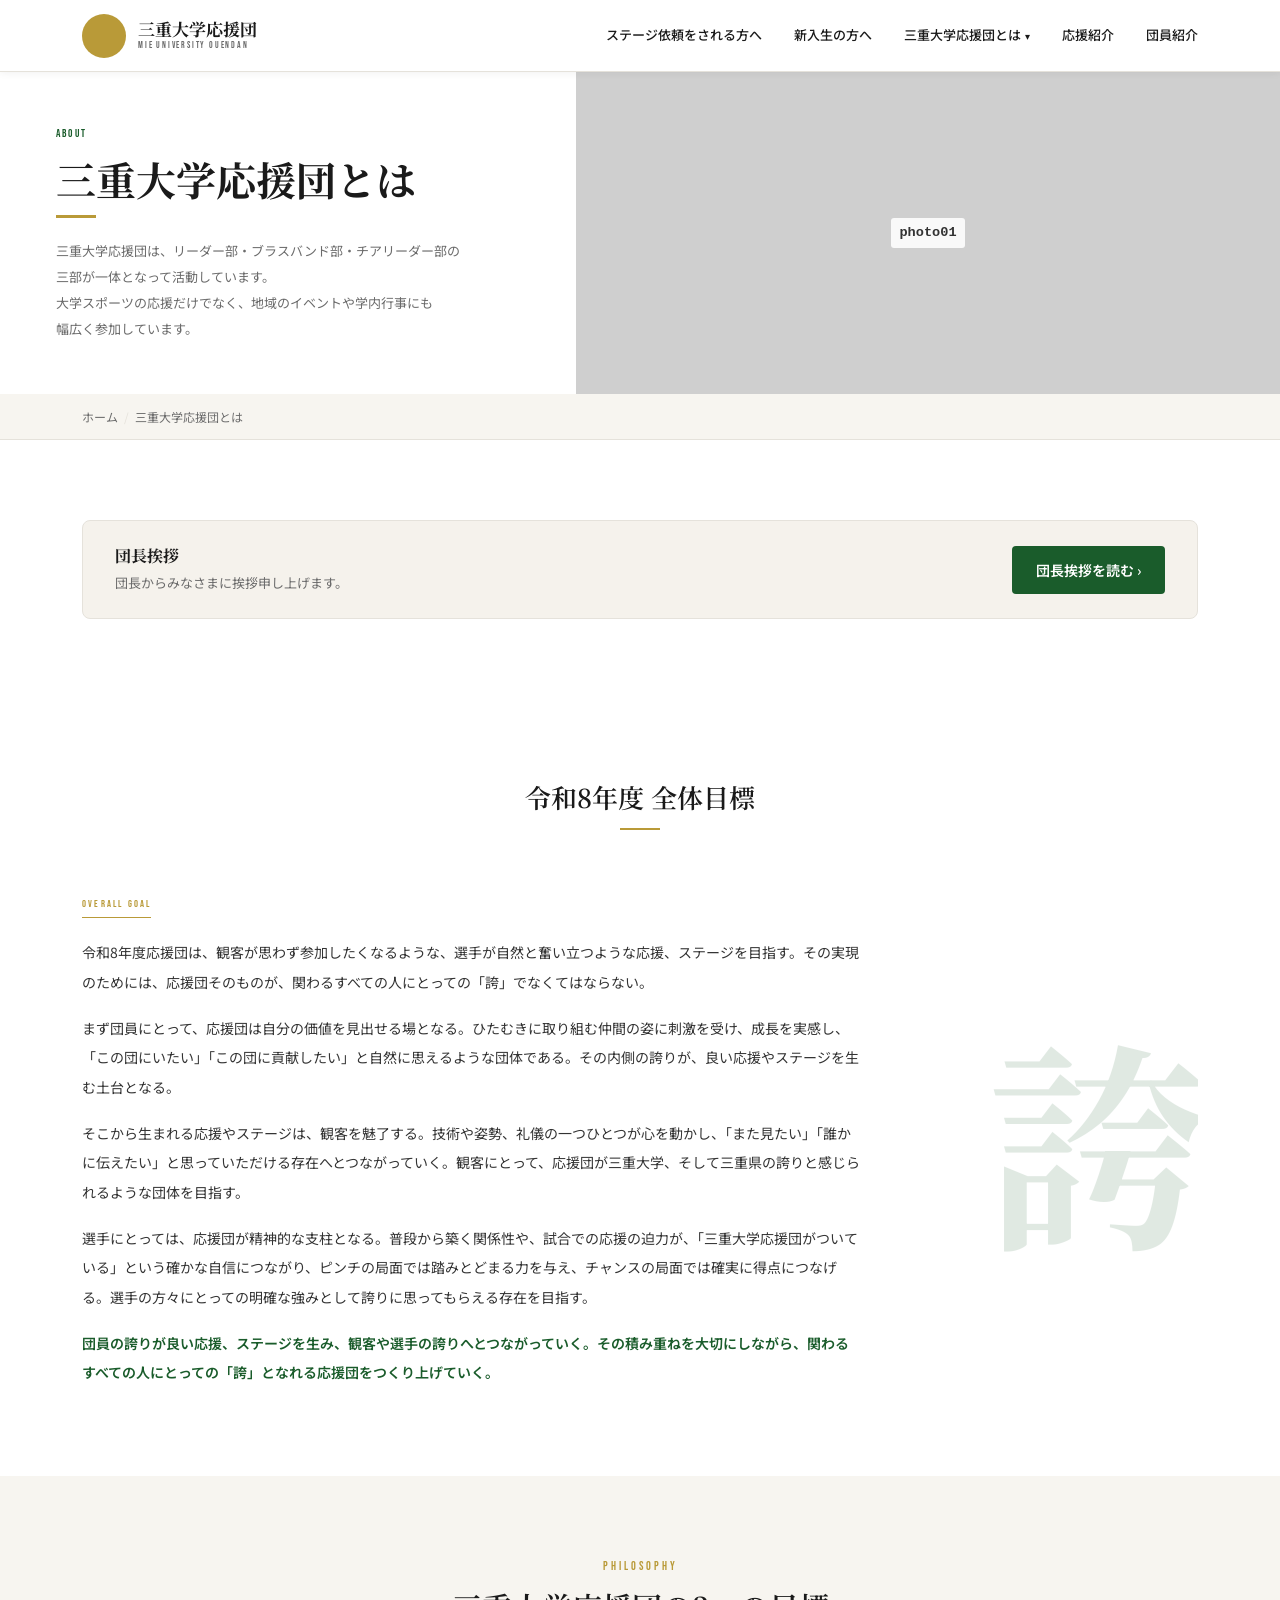
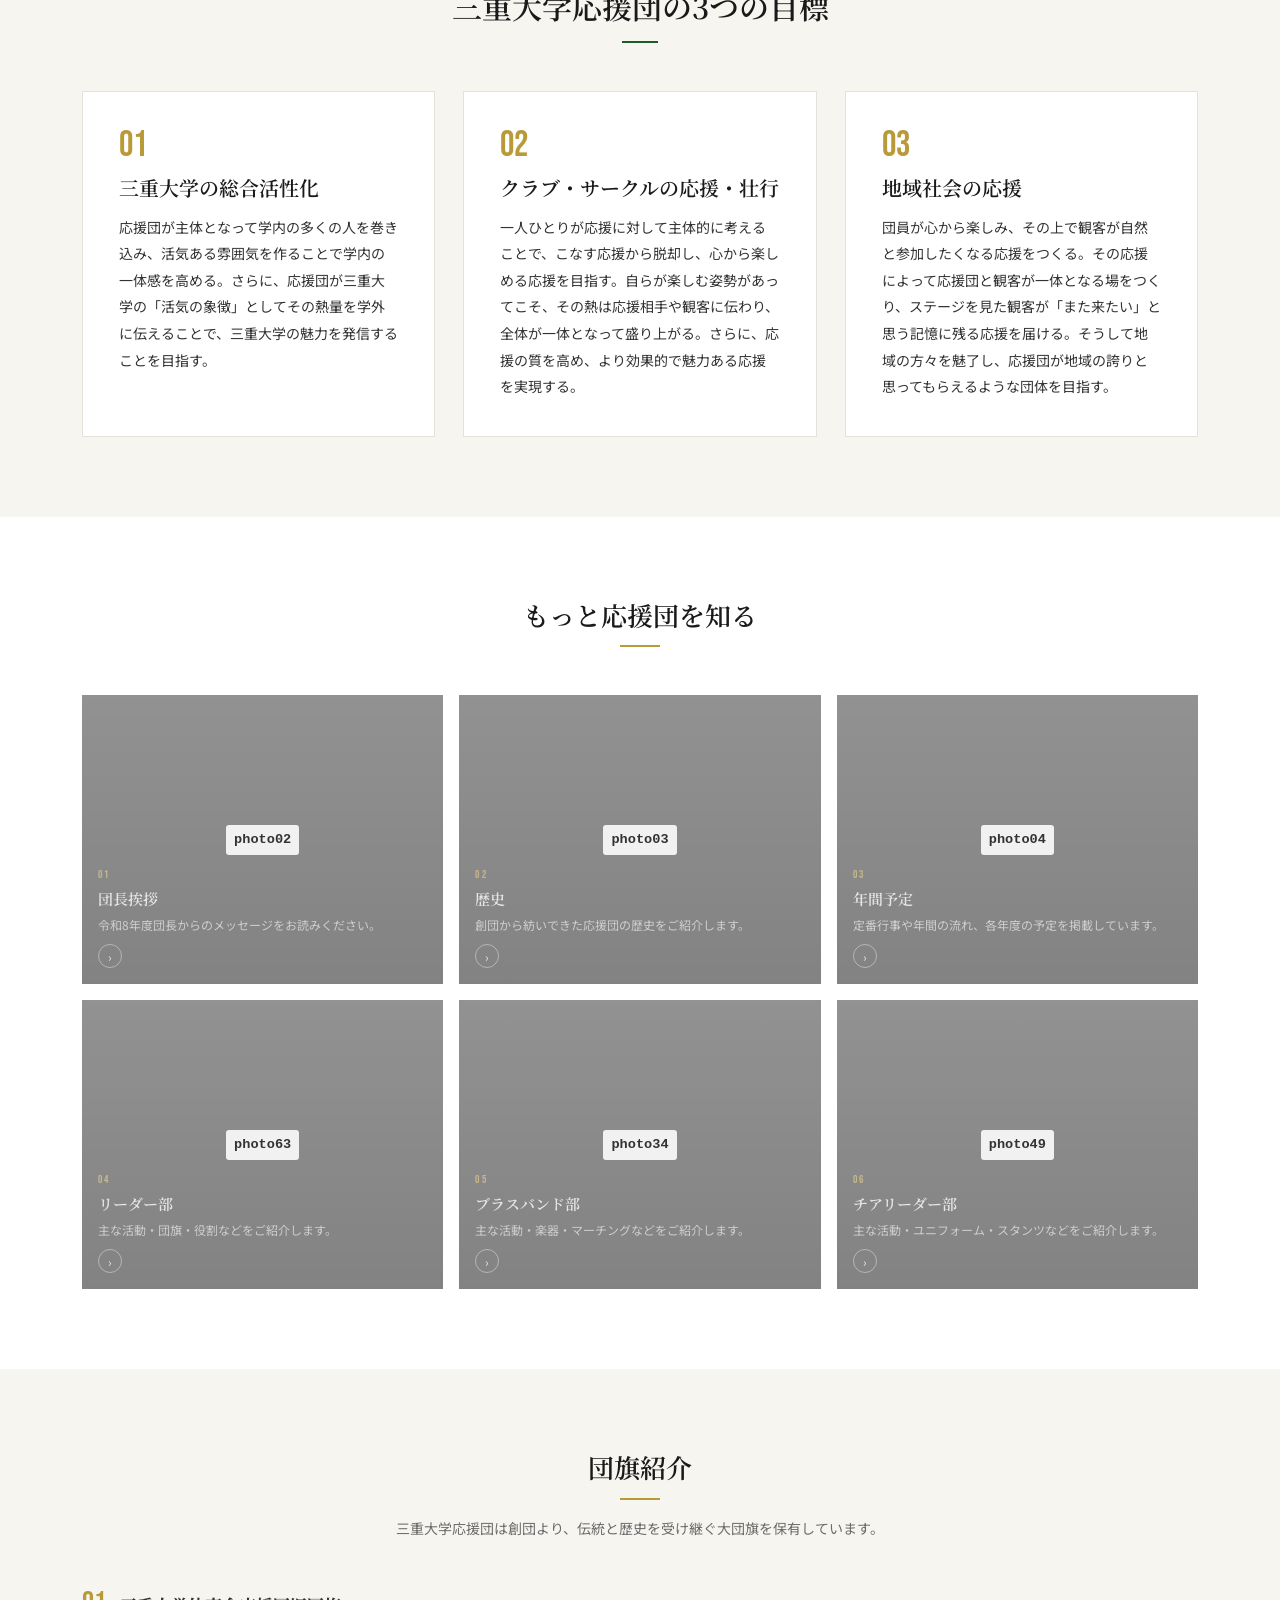
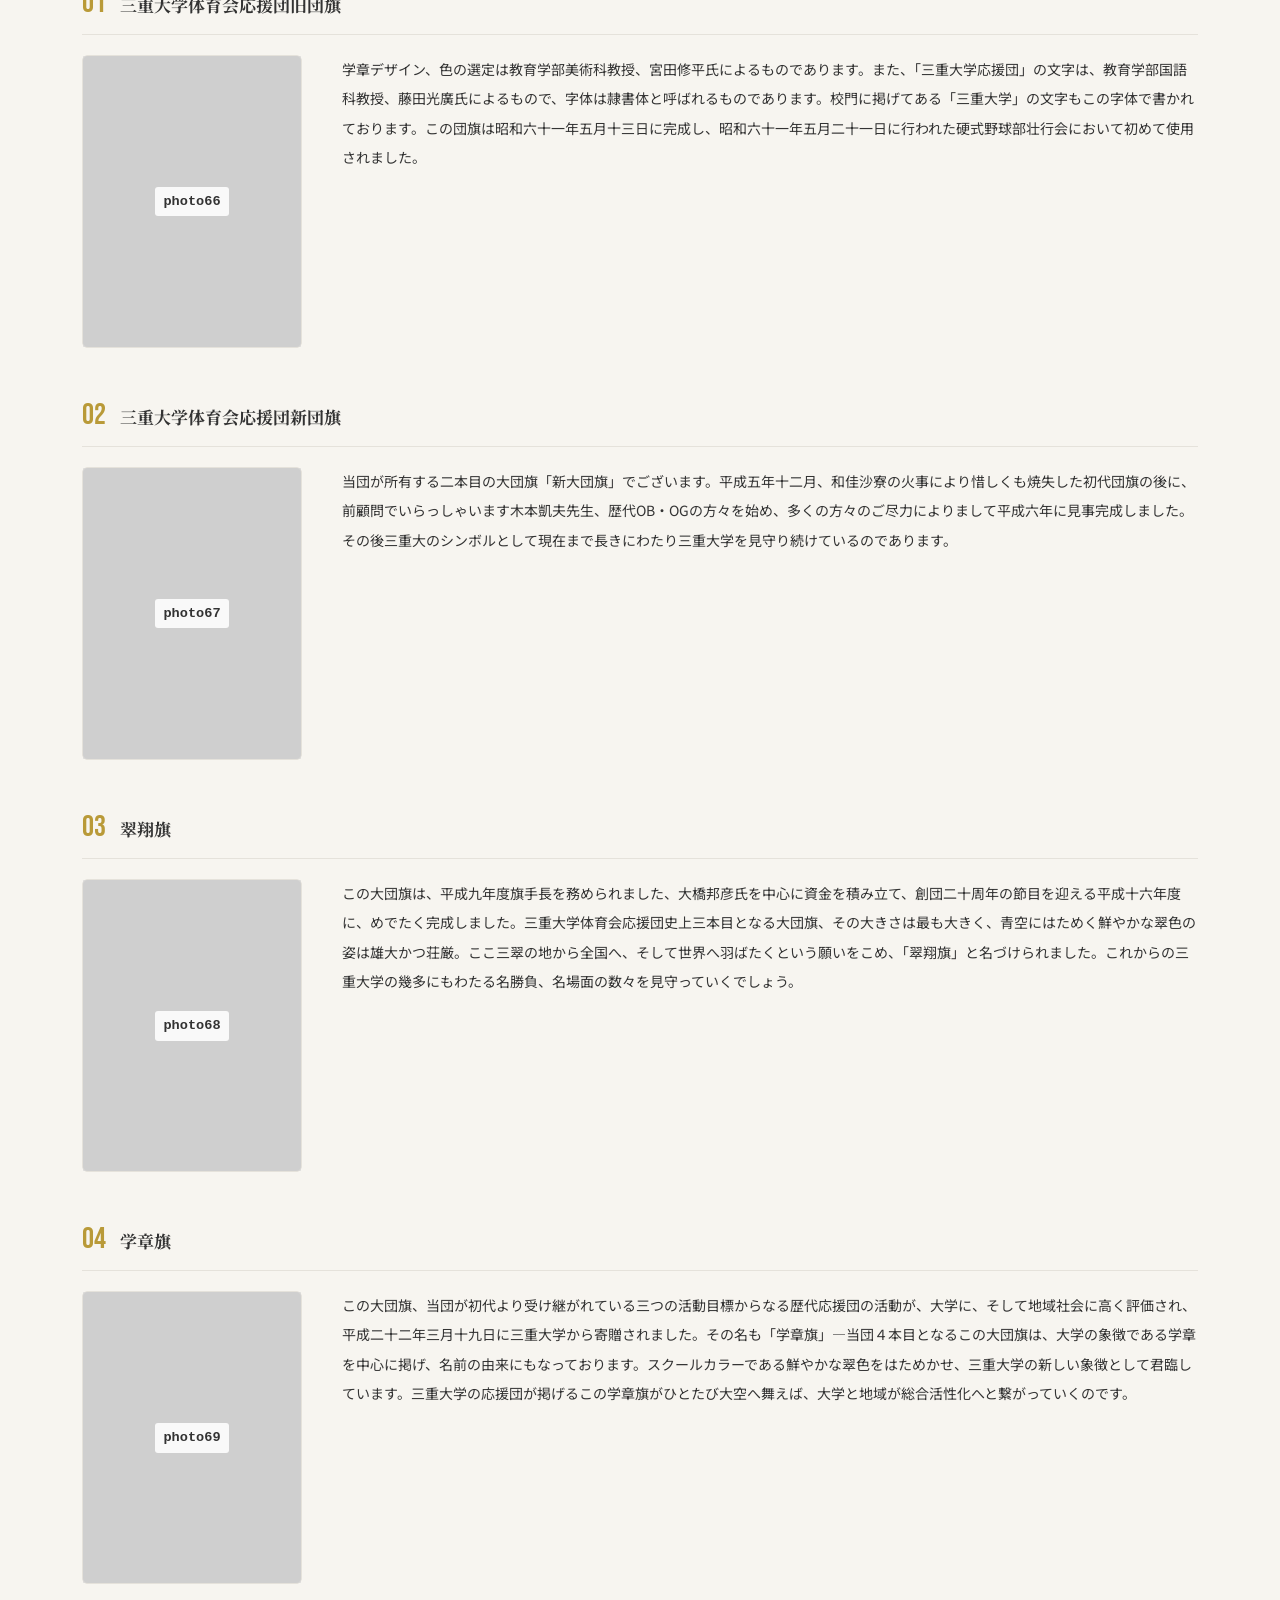
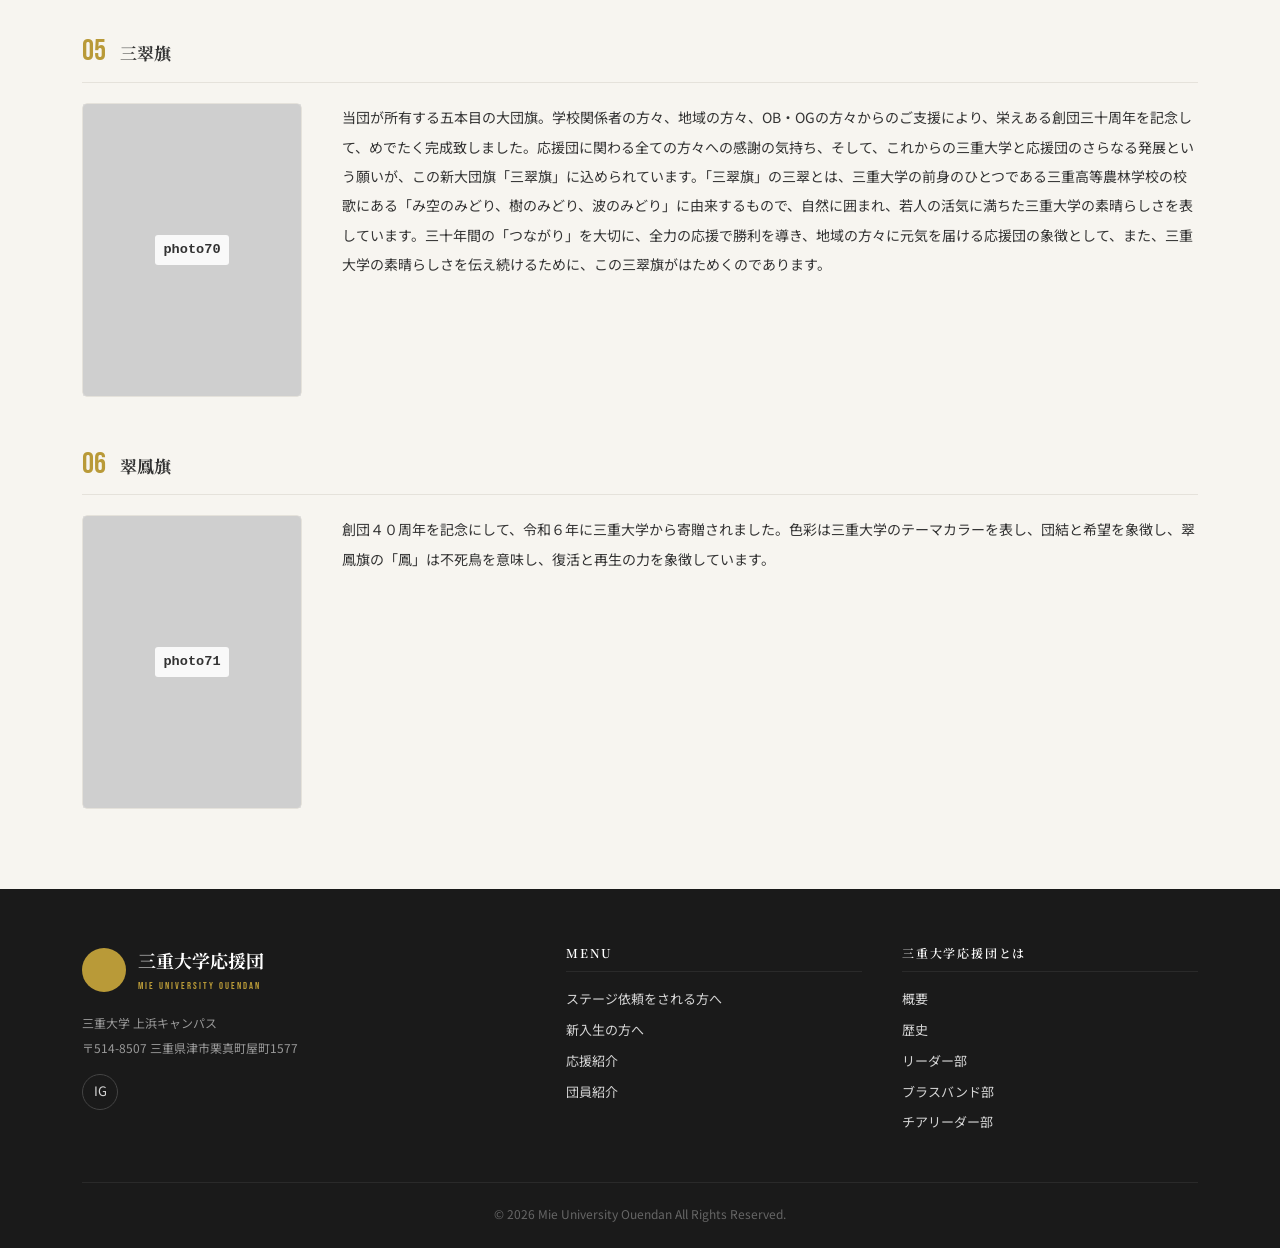
==== commit 56400bdb: "団長挨拶h2を「ご挨拶」に変更・団旗紹介をleader→about.htmlに移動 - greeting.html：h2「令和八年度 全体目標「誇」」→「ご挨拶」に変更   （全体目標は挨拶文の中で自" ====
--- a/about.html
+++ b/about.html
@@ -199,6 +199,86 @@
 </section>
 
 
+<!-- 団旗紹介 -->
+<section class="bg-cream">
+ <div class="container">
+ <div class="sec-head-ul">
+ <h2>団旗紹介</h2>
+ <span class="ul-line"></span>
+ <p>三重大学応援団は創団より、伝統と歴史を受け継ぐ大団旗を保有しています。</p>
+ </div>
+ <div class="flag-history-list">
+
+  <div class="flag-history-item">
+   <div class="flag-history-head">
+    <span class="flag-history-num">01</span>
+    <span class="flag-history-name">三重大学体育会応援団旧団旗</span>
+   </div>
+   <div class="flag-history-body">
+    <div class="flag-history-photo" style="background-image:url('images/departments/leader/photo66.jpg')"></div>
+    <p class="flag-history-text">学章デザイン、色の選定は教育学部美術科教授、宮田修平氏によるものであります。また、「三重大学応援団」の文字は、教育学部国語科教授、藤田光廣氏によるもので、字体は隷書体と呼ばれるものであります。校門に掲げてある「三重大学」の文字もこの字体で書かれております。この団旗は昭和六十一年五月十三日に完成し、昭和六十一年五月二十一日に行われた硬式野球部壮行会において初めて使用されました。</p>
+   </div>
+  </div>
+
+  <div class="flag-history-item">
+   <div class="flag-history-head">
+    <span class="flag-history-num">02</span>
+    <span class="flag-history-name">三重大学体育会応援団新団旗</span>
+   </div>
+   <div class="flag-history-body">
+    <div class="flag-history-photo" style="background-image:url('images/departments/leader/photo67.jpg')"></div>
+    <p class="flag-history-text">当団が所有する二本目の大団旗「新大団旗」でございます。平成五年十二月、和佳沙寮の火事により惜しくも焼失した初代団旗の後に、前顧問でいらっしゃいます木本凱夫先生、歴代OB・OGの方々を始め、多くの方々のご尽力によりまして平成六年に見事完成しました。その後三重大のシンボルとして現在まで長きにわたり三重大学を見守り続けているのであります。</p>
+   </div>
+  </div>
+
+  <div class="flag-history-item">
+   <div class="flag-history-head">
+    <span class="flag-history-num">03</span>
+    <span class="flag-history-name">翠翔旗</span>
+   </div>
+   <div class="flag-history-body">
+    <div class="flag-history-photo" style="background-image:url('images/departments/leader/photo68.jpg')"></div>
+    <p class="flag-history-text">この大団旗は、平成九年度旗手長を務められました、大橋邦彦氏を中心に資金を積み立て、創団二十周年の節目を迎える平成十六年度に、めでたく完成しました。三重大学体育会応援団史上三本目となる大団旗、その大きさは最も大きく、青空にはためく鮮やかな翠色の姿は雄大かつ荘厳。ここ三翠の地から全国へ、そして世界へ羽ばたくという願いをこめ、「翠翔旗」と名づけられました。これからの三重大学の幾多にもわたる名勝負、名場面の数々を見守っていくでしょう。</p>
+   </div>
+  </div>
+
+  <div class="flag-history-item">
+   <div class="flag-history-head">
+    <span class="flag-history-num">04</span>
+    <span class="flag-history-name">学章旗</span>
+   </div>
+   <div class="flag-history-body">
+    <div class="flag-history-photo" style="background-image:url('images/departments/leader/photo69.jpg')"></div>
+    <p class="flag-history-text">この大団旗、当団が初代より受け継がれている三つの活動目標からなる歴代応援団の活動が、大学に、そして地域社会に高く評価され、平成二十二年三月十九日に三重大学から寄贈されました。その名も「学章旗」―当団４本目となるこの大団旗は、大学の象徴である学章を中心に掲げ、名前の由来にもなっております。スクールカラーである鮮やかな翠色をはためかせ、三重大学の新しい象徴として君臨しています。三重大学の応援団が掲げるこの学章旗がひとたび大空へ舞えば、大学と地域が総合活性化へと繋がっていくのです。</p>
+   </div>
+  </div>
+
+  <div class="flag-history-item">
+   <div class="flag-history-head">
+    <span class="flag-history-num">05</span>
+    <span class="flag-history-name">三翠旗</span>
+   </div>
+   <div class="flag-history-body">
+    <div class="flag-history-photo" style="background-image:url('images/departments/leader/photo70.jpg')"></div>
+    <p class="flag-history-text">当団が所有する五本目の大団旗。学校関係者の方々、地域の方々、OB・OGの方々からのご支援により、栄えある創団三十周年を記念して、めでたく完成致しました。応援団に関わる全ての方々への感謝の気持ち、そして、これからの三重大学と応援団のさらなる発展という願いが、この新大団旗「三翠旗」に込められています。「三翠旗」の三翠とは、三重大学の前身のひとつである三重高等農林学校の校歌にある「み空のみどり、樹のみどり、波のみどり」に由来するもので、自然に囲まれ、若人の活気に満ちた三重大学の素晴らしさを表しています。三十年間の「つながり」を大切に、全力の応援で勝利を導き、地域の方々に元気を届ける応援団の象徴として、また、三重大学の素晴らしさを伝え続けるために、この三翠旗がはためくのであります。</p>
+   </div>
+  </div>
+
+  <div class="flag-history-item">
+   <div class="flag-history-head">
+    <span class="flag-history-num">06</span>
+    <span class="flag-history-name">翠鳳旗</span>
+   </div>
+   <div class="flag-history-body">
+    <div class="flag-history-photo" style="background-image:url('images/departments/leader/photo71.jpg')"></div>
+    <p class="flag-history-text">創団４０周年を記念にして、令和６年に三重大学から寄贈されました。色彩は三重大学のテーマカラーを表し、団結と希望を象徴し、翠鳳旗の「鳳」は不死鳥を意味し、復活と再生の力を象徴しています。</p>
+   </div>
+  </div>
+
+ </div>
+ </div>
+</section>
+
 <!-- フッター -->
 <footer class="site-footer">
  <div class="container">
--- a/css/style.css
+++ b/css/style.css
@@ -316,16 +316,16 @@
    ========================================= */
 
 /* 直近の活動予定 - カード */
-.schedule-cards-wrap { overflow-x: auto; padding-bottom: 12px; }
+.schedule-cards-wrap { overflow-x: auto; padding-bottom: 12px; -webkit-overflow-scrolling: touch; }
 .schedule-cards {
-  display: flex; gap: 20px;
-  min-width: max-content;
+  display: flex; flex-direction: row; flex-wrap: nowrap; gap: 20px;
+  padding: 4px 2px;
 }
 .schedule-card {
-  width: 240px; flex-shrink: 0;
+  width: 240px; flex: 0 0 240px;
   background: var(--color-bg-alt);
   border: 1px solid var(--color-line);
-  cursor: default;
+  color: inherit; text-decoration: none; display: block;
   transition: box-shadow 0.2s, transform 0.2s;
 }
 .schedule-card:hover { box-shadow: 0 6px 20px rgba(0,0,0,.1); transform: translateY(-2px); }
@@ -359,6 +359,16 @@
   display: flex; align-items: center; gap: 4px;
 }
 .schedule-card-place::before { content: "📍"; font-size: 11px; }
+
+/* 活動予定 詳細ページ */
+.sched-detail { max-width: 760px; margin: 0 auto; padding: 40px 0 60px; }
+.sched-detail-head { margin-bottom: 28px; }
+.sched-detail-title { font-family: var(--font-serif); font-size: clamp(22px, 3vw, 32px); line-height: 1.4; margin: 10px 0 18px; color: var(--color-ink); }
+.sched-detail-meta { display: flex; flex-wrap: wrap; gap: 16px; font-size: 14px; color: var(--color-muted); }
+.sched-detail-img { aspect-ratio: 16/10; background: #ddd center/cover no-repeat; border-radius: 8px; margin-bottom: 32px; }
+.sched-detail-body { font-size: 15px; line-height: 2; color: var(--color-text); margin-bottom: 40px; }
+.sched-detail-back { display: inline-block; font-size: 13px; font-weight: 600; color: var(--color-green); border: 1px solid var(--color-green); padding: 10px 20px; border-radius: 4px; transition: background .2s, color .2s; }
+.sched-detail-back:hover { background: var(--color-green); color: #fff; }
 
 /* Instagram セクション */
 .insta-section-head {
@@ -1302,7 +1312,7 @@
 .carousel-viewport { overflow: hidden; }
 .carousel-track { display: flex; gap: 16px; transition: transform .35s ease; will-change: transform; }
 .carousel-item { flex-shrink: 0; }
-.carousel-item-photo { background: #ccc center/cover no-repeat; border-radius: 6px; }
+.carousel-item-photo { aspect-ratio: 1/1; background: #ccc center/cover no-repeat; border-radius: 6px; }
 .carousel-item-name { font-size: 14px; font-weight: 700; margin: 10px 0 4px; text-align: center; }
 .carousel-item-desc { font-size: 12px; color: var(--color-muted); line-height: 1.6; text-align: center; }
 .carousel-nav { position: absolute; top: 40%; transform: translateY(-50%); width: 34px; height: 34px; border-radius: 50%; background: #fff; border: 1px solid var(--color-line); display: flex; align-items: center; justify-content: center; font-size: 14px; cursor: pointer; box-shadow: 0 2px 8px rgba(0,0,0,.12); z-index: 2; transition: background .2s; }
@@ -1356,14 +1366,9 @@
 .member-panel-card .mp-msg-label { font-size: 10px; color: var(--color-muted); padding: 4px 6px 0; border-top: 1px solid var(--color-line); display: block; }
 .member-panel-card .mp-msg { font-size: 10px; padding: 2px 6px 8px; line-height: 1.5; display: block; }
 
-/* Dept panel activity (right panel bottom) */
-.dept-panel-activity { display: flex; align-items: flex-start; gap: 12px; padding: 14px 20px; background: #f0ede8; border-top: 1px solid var(--color-line); }
-.dept-panel-activity-icon { font-size: 22px; flex-shrink: 0; margin-top: 2px; }
-.dept-panel-activity-body { flex: 1; }
-.dept-panel-activity-body h4 { font-size: 13px; font-weight: 700; margin-bottom: 4px; }
-.dept-panel-activity-body p { font-size: 12px; color: var(--color-muted); line-height: 1.6; margin: 0; }
-.dept-panel-activity-link { margin-left: auto; flex-shrink: 0; font-size: 12px; font-weight: 600; color: var(--color-green); border: 1px solid var(--color-green); padding: 8px 12px; border-radius: 4px; white-space: nowrap; align-self: center; transition: background .2s, color .2s; }
-.dept-panel-activity-link:hover { background: var(--color-green); color: #fff; }
+/* Dept panel header link (right side of header) */
+.dept-panel-header-link { margin-left: auto; flex-shrink: 0; font-size: 11px; font-weight: 600; color: #fff; border: 1px solid rgba(255,255,255,0.7); padding: 6px 12px; border-radius: 4px; white-space: nowrap; transition: background .2s, border-color .2s; }
+.dept-panel-header-link:hover { background: rgba(255,255,255,0.18); border-color: #fff; }
 
 /* ---- 団員からのご挨拶 ---- */
 .greeting-page-intro { display: grid; grid-template-columns: 1fr 1fr; }
@@ -1373,17 +1378,18 @@
 .greeting-page-intro h1 { font-family: var(--font-serif); font-size: clamp(24px,3vw,36px); font-weight: 700; margin-bottom: 10px; }
 .greeting-page-intro .gold-line { display: block; width: 36px; height: 3px; background: var(--color-gold); margin-bottom: 18px; }
 .greeting-page-intro p { font-size: 13px; color: var(--color-muted); line-height: 2; }
-.greeting-card-v2 { display: grid; grid-template-columns: 280px 1fr; border: 1px solid var(--color-line); border-radius: 8px; overflow: hidden; background: #fff; }
-.greeting-card-photo-wrap { position: relative; }
-.greeting-card-photo { min-height: 400px; background: #ccc center/cover no-repeat; }
-.greeting-card-caption { position: absolute; bottom: 0; left: 0; right: 0; background: var(--color-green); padding: 18px; text-align: center; }
+.greeting-card-v2 { border: 1px solid var(--color-line); border-radius: 8px; background: #fff; padding: 48px; }
+.greeting-card-photo-wrap { position: relative; width: 260px; margin: 0 auto 40px; }
+.greeting-card-photo { height: 360px; background: #ccc center/cover no-repeat; }
+.greeting-card-caption { position: absolute; bottom: 0; left: 0; right: 0; background: var(--color-green); padding: 16px; text-align: center; }
 .greeting-card-caption .g-role { display: block; font-size: 12px; color: rgba(255,255,255,.8); margin-bottom: 4px; }
 .greeting-card-caption .g-name { display: block; font-size: 22px; color: #fff; font-family: var(--font-serif); font-weight: 700; margin-bottom: 4px; }
 .greeting-card-caption .g-dept { display: block; font-size: 13px; color: rgba(255,255,255,.8); }
-.greeting-card-text { padding: 40px; }
+.greeting-card-text { padding: 0; max-width: 720px; margin: 0 auto; }
 .greeting-card-text h2 { font-family: var(--font-serif); font-size: clamp(18px,2vw,24px); line-height: 1.6; margin-bottom: 24px; }
 .greeting-card-text p { font-size: 14px; color: var(--color-muted); line-height: 2.1; margin-bottom: 18px; }
 .greeting-card-text p:last-child { margin-bottom: 0; }
+.greeting-card-text .greeting-sig { margin-top: 32px; text-align: right; font-size: 13px; line-height: 2; color: var(--color-text); }
 
 /* =========================================
    レスポンシブ
@@ -1438,8 +1444,9 @@
   .season-circle { display: none; }
   .greeting-page-intro { grid-template-columns: 1fr; }
   .greeting-page-intro-right { min-height: 200px; }
-  .greeting-card-v2 { grid-template-columns: 1fr; }
-  .greeting-card-photo { min-height: 260px; }
+  .greeting-card-v2 { padding: 24px; }
+  .greeting-card-photo-wrap { width: 100%; max-width: 300px; }
+  .greeting-card-photo { height: 280px; }
   .history-row { grid-template-columns: 100px 24px 1fr; padding: 20px; }
   .pdf-cards { grid-template-columns: repeat(2,1fr); }
   .join-cta-inner { flex-direction: column; align-items: flex-start; }
@@ -1497,8 +1504,8 @@
 }
 
 /* パネルヘッダー：全幅 */
-.dept-panel-header { height: 90px; align-items: center; }
-.dept-panel-header-inner { padding: 0 52px; }
+.dept-panel-header { height: 200px; align-items: flex-end; }
+.dept-panel-header-inner { padding: 0 52px 20px; }
 .dept-panel-header h2 { font-size: 26px; }
 .dept-panel-header-icon { font-size: 24px; }
 .dept-panel-desc { padding: 18px 52px; font-size: 14px; }
@@ -1511,9 +1518,6 @@
 .year-intro-head { font-size: 20px; margin-bottom: 8px; }
 .year-intro-desc { font-size: 13px; margin-bottom: 24px; }
 .members-panel-grid { grid-template-columns: repeat(6,1fr); gap: 14px; }
-
-/* アクティビティバー */
-.dept-panel-activity { padding: 18px 52px; }
 
 /* 固定フローティングCTA */
 .members-fixed-cta {
@@ -1547,7 +1551,6 @@
   .members-panel-grid { grid-template-columns: repeat(4,1fr); }
   .year-content { padding: 24px 32px; }
   .dept-panel-desc { padding: 14px 32px; }
-  .dept-panel-activity { padding: 14px 32px; }
   .dept-panel-header-inner { padding: 20px 32px; }
 }
 @media (max-width: 768px) {
@@ -1555,7 +1558,6 @@
   .members-panel-grid { grid-template-columns: repeat(3,1fr); }
   .year-content { padding: 20px 20px; }
   .dept-panel-desc { padding: 12px 20px; }
-  .dept-panel-activity { padding: 12px 20px; }
   .dept-panel-header-inner { padding: 16px 20px; }
   .dept-panel-header { height: 72px; }
   .dept-panel-header-inner { padding: 0 20px; }
@@ -1595,7 +1597,7 @@
   border-left: 1px solid var(--color-line);
 }
 .member-4th-card .mp-name {
-  font-size: 13px;
+  font-size: clamp(15px, 3.5vw, 40px);
   font-weight: 700;
   color: var(--color-ink);
   font-family: var(--font-serif);
@@ -1606,7 +1608,7 @@
   gap: 2px;
 }
 .member-4th-card .mp-role-item {
-  font-size: 10px;
+  font-size: clamp(11px, 2vw, 15px);
   color: var(--color-muted);
   line-height: 1.5;
 }
